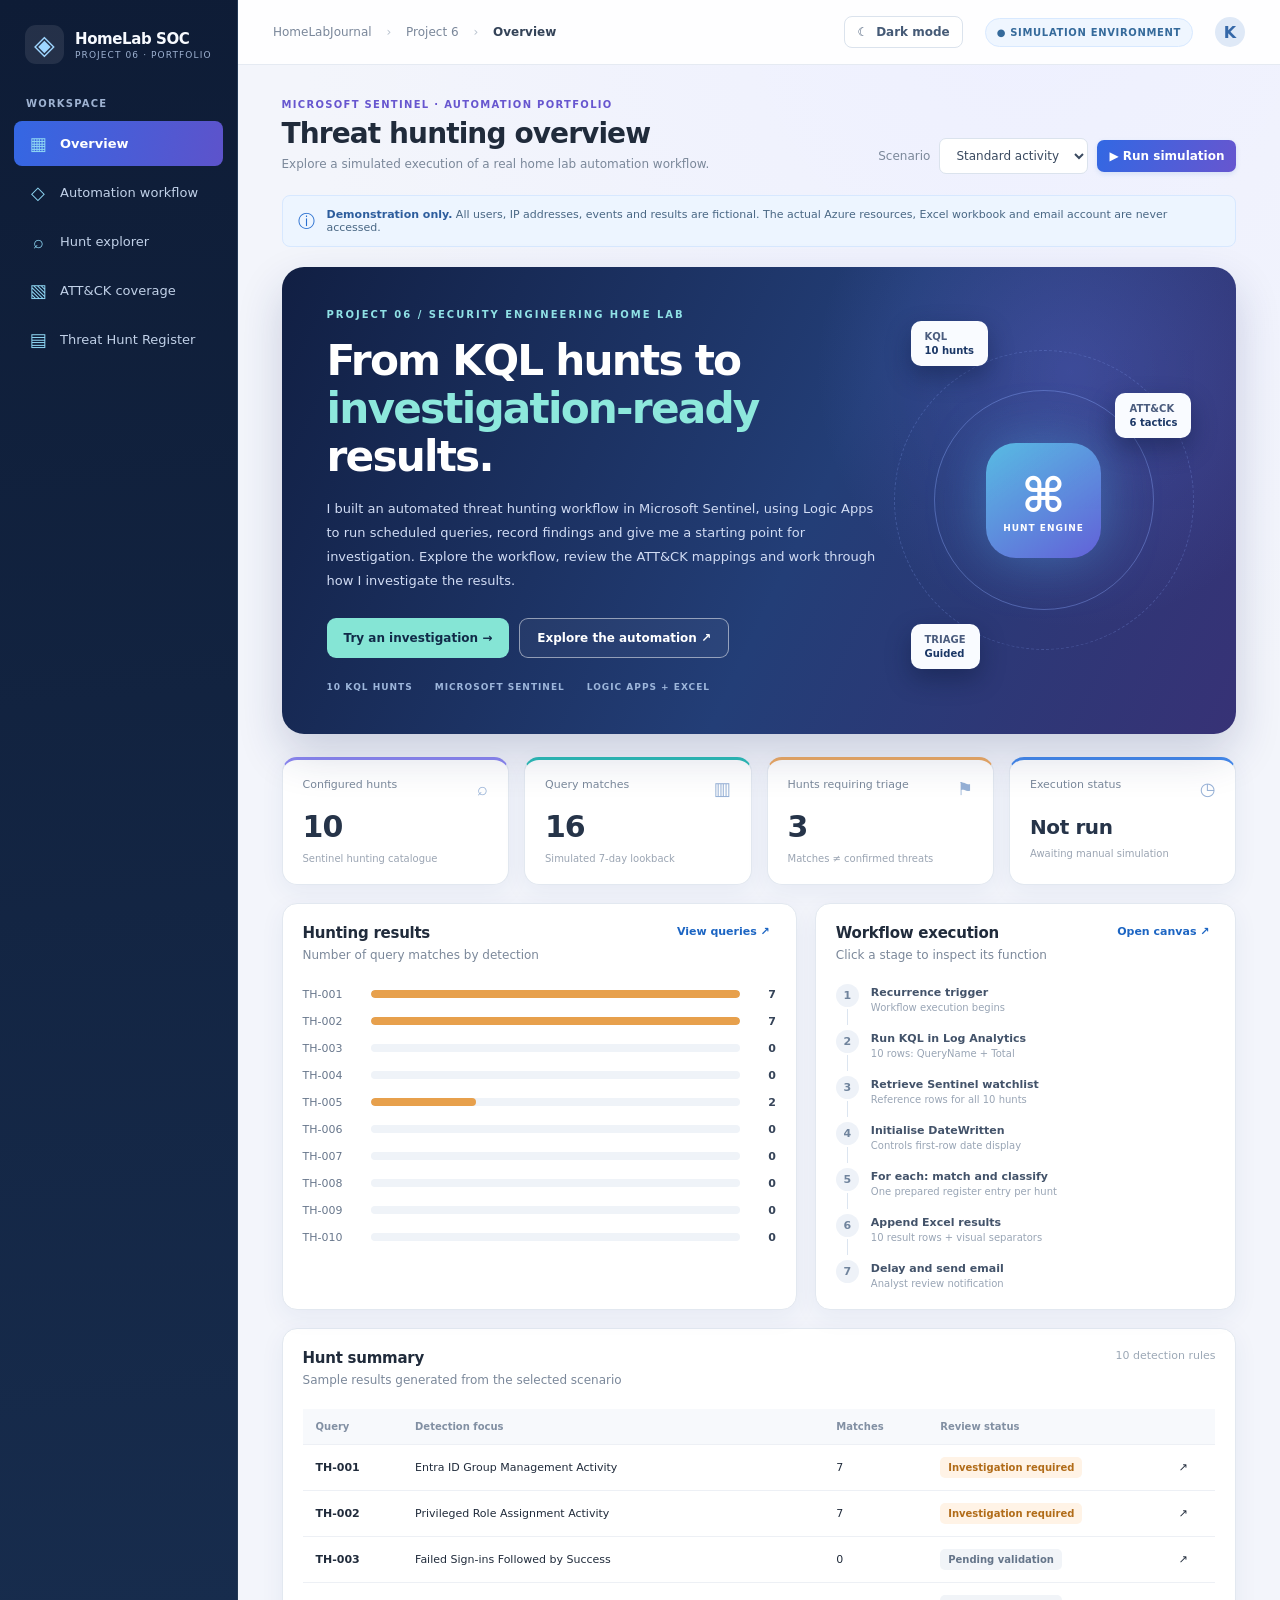
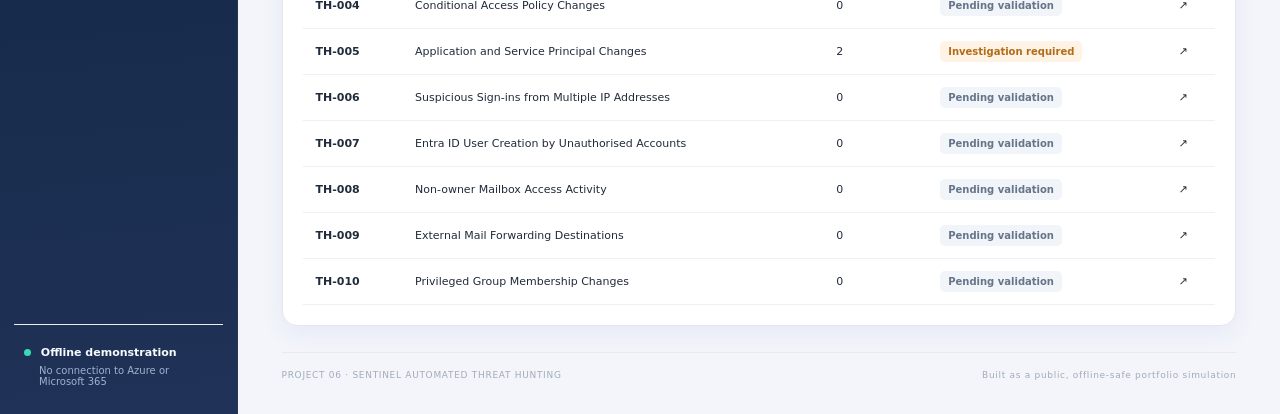
==== index.html @ 65fb983a "Add files via upload" ====
<!DOCTYPE html>
<html lang="en"><head><meta charset="utf-8"/><meta content="width=device-width,initial-scale=1" name="viewport"/><meta content="light dark" name="color-scheme"/><title>Threat Hunting | HomeLab SOC</title><style>:root{font-family:Inter,'Segoe UI',system-ui,-apple-system,sans-serif;color:#202b3b;background:#f5f7fb;font-synthesis:none}*{box-sizing:border-box}body{margin:0}button,select{font:inherit}button{cursor:pointer}.app{min-height:100vh;display:grid;grid-template-columns:238px minmax(0,1fr)}.sidebar{background:#fff;border-right:1px solid #e3e9f1;display:flex;flex-direction:column;padding:23px 14px;min-height:100vh}.brand{display:flex;gap:11px;align-items:center;padding:2px 11px 34px}.brandmark{display:grid;place-items:center;width:39px;height:39px;border-radius:11px;background:#eaf1ff;color:#1763ca;font-size:27px}.brand strong{display:block;font-size:15px;letter-spacing:-.4px}.brand small{display:block;color:#8995a7;font-size:9px;letter-spacing:1.1px;margin-top:2px}.navcaption{font-size:10px;letter-spacing:1.2px;font-weight:700;color:#97a3b3;padding:0 12px 12px}nav{display:grid;gap:4px}.nav{background:none;border:0;border-radius:8px;color:#66758a;display:flex;align-items:center;gap:12px;text-align:left;padding:12px 14px;font-size:13px;font-weight:500}.nav span{font-size:18px;width:20px;text-align:center}.nav:hover{background:#f3f6fb}.nav.active{background:#eaf2ff;color:#135dc4;font-weight:700}.sidebar-foot{margin-top:auto;border-top:1px solid #e9edf3;padding:21px 10px 4px;font-size:11px;font-weight:600;color:#536277}.sidebar-foot small{display:block;color:#9aa5b4;font-size:10px;font-weight:400;margin:6px 0 0 15px}.status-dot{display:inline-block;width:7px;height:7px;border-radius:50%;background:#28a978;margin-right:6px}.workspace{min-width:0}.topbar{height:65px;border-bottom:1px solid #e5eaf2;background:#fff;display:flex;align-items:center;justify-content:space-between;padding:0 35px;gap:15px}.crumb{font-size:12px;color:#7a879a}.crumb span{margin:0 11px;color:#b7c1cd}.crumb b{color:#344358;font-weight:600}.topright{display:flex;align-items:center;gap:22px}.demo-chip{font-size:10px;font-weight:750;color:#356a9b;letter-spacing:.65px;background:#eff6ff;border:1px solid #d8e9ff;padding:8px 11px;border-radius:20px}.avatar{height:30px;width:30px;display:grid;place-items:center;background:#dfe9f7;color:#3568a8;border-radius:50%;font-weight:700}main{padding:34px clamp(22px,3.4vw,55px);max-width:1650px;margin:auto}.page-head{display:flex;align-items:end;justify-content:space-between;gap:20px;margin-bottom:21px}.eyebrow{font-size:10px;letter-spacing:1.3px;color:#3776c5;font-weight:750;margin-bottom:7px}h1{font-size:28px;letter-spacing:-.9px;margin:0 0 5px;font-weight:730}h2{font-size:15px;letter-spacing:-.25px;margin:0 0 4px;font-weight:720}p{margin:0;color:#7b889a;font-size:12px;line-height:1.6}.head-actions,.filters{display:flex;align-items:center;gap:9px;flex-wrap:wrap}.scenario-label{color:#7b889a;font-size:12px}select,.btn{border:1px solid #dbe3ed;background:#fff;color:#3a4a60;border-radius:7px;padding:9px 12px;font-size:12px}.btn{font-weight:650}.btn.primary{background:#2166c6;border-color:#2166c6;color:white;box-shadow:0 2px 5px #2867bd22}.btn.primary:hover{background:#1457b2}.btn:disabled{opacity:.65;cursor:wait}.btn.ghost:hover{background:#f2f6fc}.notice{display:flex;gap:12px;align-items:center;background:#edf5ff;border:1px solid #d7e8ff;color:#496784;border-radius:8px;padding:12px 15px;font-size:11px;margin-bottom:20px}.notice b{color:#2d5d9d}.notice-icon{font-size:17px;color:#2a70d0}.page{display:none}.page.active{display:block}.metrics{display:grid;grid-template-columns:repeat(4,minmax(0,1fr));gap:15px;margin-bottom:18px}.metric,.panel{background:#fff;border:1px solid #e2e8f0;border-radius:10px;box-shadow:0 2px 8px #23395505}.metric{padding:18px 20px}.metric-top{display:flex;justify-content:space-between;gap:8px;color:#7b899b;font-size:11px}.metric-top span{font-size:18px;color:#96b1d6}.metric strong{display:block;font-size:30px;letter-spacing:-1px;margin:10px 0 3px;color:#263449}.metric small{color:#9ba5b3;font-size:10px}.metric .status-big{font-size:20px;letter-spacing:-.4px;margin-top:16px}.metric .status-big.success{color:#198f65}.columns{display:grid;grid-template-columns:1.1fr .9fr;gap:18px}.panel{padding:20px;min-width:0;margin-bottom:18px}.panelhead{display:flex;align-items:start;justify-content:space-between;gap:16px;margin-bottom:19px}.link-btn{border:0;background:none;color:#1c65c3;font-size:11px;font-weight:700;white-space:nowrap}.minor{font-size:11px;color:#9ca8b6}.bars{display:grid;gap:14px;padding:4px 0}.bar{display:grid;grid-template-columns:56px 1fr 24px;align-items:center;gap:12px;font-size:11px;color:#68778c}.track{height:8px;border-radius:9px;background:#eff3f8;overflow:hidden}.fill{height:100%;background:#4a8bdc;border-radius:9px;transition:width .4s}.fill.hot{background:#e7a04c}.bar b{text-align:right;color:#354358}.mini-steps{display:grid;gap:0}.mini-step{display:flex;gap:12px;align-items:start;border:0;background:none;text-align:left;padding:0 0 17px;width:100%;color:#43536a}.mini-step:last-child{padding-bottom:0}.step-mark{display:grid;place-items:center;border-radius:50%;height:23px;min-width:23px;background:#eef2f8;color:#70849d;font-size:11px;font-weight:750;position:relative}.mini-step:not(:last-child) .step-mark:after{content:'';position:absolute;top:25px;height:16px;width:1px;background:#dce5f0}.mini-step.done .step-mark{background:#e4f6ed;color:#198f65}.mini-step.active .step-mark{background:#e4efff;color:#1f66c8}.mini-step strong{display:block;font-size:11px;margin-top:2px}.mini-step small{display:block;font-size:10px;color:#99a5b5;margin-top:3px}.table-scroll{overflow:auto}table{border-collapse:collapse;width:100%;font-size:11px;white-space:nowrap;text-align:left}th{background:#f7f9fc;color:#8290a3;font-size:10px;font-weight:700}th,td{padding:12px 13px;border-bottom:1px solid #edf0f5}tbody tr:hover{background:#f8fbff}.clickrow{cursor:pointer}.tag{display:inline-flex;align-items:center;border-radius:5px;padding:5px 8px;background:#e9f4ee;color:#29865d;font-size:10px;font-weight:650}.tag.warn{background:#fff3e6;color:#b16c19}.tag.muted{background:#f1f4f8;color:#65758a}.workflow-layout{display:grid;grid-template-columns:minmax(0,1.6fr) minmax(270px,.75fr);gap:18px}.canvas{background:#f9fbfe;border:1px solid #e8edf5;border-radius:9px;padding:20px;min-height:530px}.canvas-caption{text-align:center;font-size:9px;letter-spacing:.8px;font-weight:700;color:#9aa8b9;margin-bottom:18px}.canvas-caption span{margin:0 7px;color:#aac4e9}.flow{display:grid;justify-items:center;gap:0;max-width:640px;margin:auto}.node{display:flex;align-items:center;text-align:left;gap:12px;width:min(100%,460px);border:1px solid #dce5f0;background:white;border-radius:9px;padding:12px 15px;box-shadow:0 2px 6px #2b52700a;color:#42536a}.node:hover,.node.selected{border-color:#73a7ea;background:#f5f9ff}.node.complete{border-left:3px solid #25a373}.node.active-run{border-left:3px solid #286dd0;background:#edf5ff}.node-icon{display:grid;place-items:center;background:#edf4ff;color:#2d70c6;border-radius:7px;min-width:34px;height:34px;font-size:16px}.node strong{display:block;font-size:11px}.node small{display:block;color:#93a0b0;font-size:10px;margin-top:2px}.node-state{margin-left:auto;color:#9dacbe;font-size:12px}.node.complete .node-state{color:#2aa373}.connector{height:18px;width:1px;background:#bdd1eb;position:relative}.connector:after{content:'⌄';position:absolute;top:4px;left:-4px;color:#8da9cd;font-size:12px}.inspector{align-self:start}.inspector h3{font-size:17px;margin:0 0 10px}.inspector p{font-size:12px;margin-bottom:18px}.inspector dl{display:grid;gap:12px;margin:0}.inspector dt{color:#94a1b1;font-size:10px;font-weight:700;text-transform:uppercase;letter-spacing:.5px}.inspector dd{font-size:12px;margin:3px 0 0;line-height:1.6;color:#3c4d61}.inspector-note{margin-top:24px;padding:12px;border-radius:7px;background:#f6f9fd;color:#8190a3;font-size:11px;line-height:1.6}.log{background:#f8fafc;border:1px solid #e8edf3;border-radius:7px;padding:14px;font:11px/1.9 Consolas,monospace;color:#62738a;min-height:60px;max-height:230px;overflow:auto}.log .ok{color:#168860}.log .info{color:#286cc5}.explorer-grid{display:grid;grid-template-columns:310px minmax(0,1fr);gap:18px}.hunt-list{display:grid;gap:5px}.hunt-item{display:flex;align-items:center;justify-content:space-between;gap:10px;background:white;border:1px solid transparent;border-radius:7px;padding:10px 12px;text-align:left;color:#42536a}.hunt-item:hover,.hunt-item.active{background:#edf5ff;border-color:#d6e7ff}.hunt-item strong{font-size:11px}.hunt-item small{display:block;color:#9aa6b5;font-size:10px;margin-top:4px}.hunt-item .count{font-size:11px;color:#8b98a9}.explorer-main{min-width:0}.codebar{display:flex;justify-content:space-between;gap:10px;background:#eef2f7;border:1px solid #e3e8f0;border-radius:7px 7px 0 0;padding:9px 13px;color:#697d95;font-size:10px}.codebar span:last-child{color:#9aa7b7}pre{margin:0;background:#182638;color:#c5d8ee;padding:18px;border-radius:0 0 7px 7px;white-space:pre-wrap;word-break:break-word;font:12px/1.8 Consolas,'Courier New',monospace;max-height:350px;overflow:auto}.empty{padding:24px 4px;color:#8b9aab;font-size:12px}.table-footer{padding-top:15px;color:#9aa6b5;font-size:10px}footer{border-top:1px solid #e5eaf1;margin-top:26px;padding-top:17px;display:flex;justify-content:space-between;gap:12px;color:#a0abba;font-size:9px;letter-spacing:.7px}@media(max-width:1200px){.metrics{grid-template-columns:repeat(2,minmax(0,1fr))}.workflow-layout{grid-template-columns:1fr}.inspector{align-self:auto}}@media(max-width:980px){.columns,.explorer-grid{grid-template-columns:1fr}.sidebar{width:210px}.app{grid-template-columns:210px minmax(0,1fr)}}@media(max-width:680px){.app{display:block}.sidebar{min-height:0;width:auto;padding:12px}.brand{padding:0 4px 10px}.sidebar nav{display:flex;overflow:auto}.nav{white-space:nowrap}.navcaption,.sidebar-foot{display:none}.topbar{padding:0 16px;height:50px}.demo-chip{font-size:8px}.avatar{display:none}main{padding:20px 12px}.page-head{align-items:start;flex-direction:column}.metrics{gap:9px}.metric{padding:13px}.panel{padding:13px}.panelhead{flex-wrap:wrap}.canvas{padding:10px;min-height:0}.node{padding:9px}footer{flex-direction:column}}

/* Light / dark theme: understated Fluent-inspired palette */
.theme-toggle{display:inline-flex;align-items:center;justify-content:center;gap:8px;border:1px solid #dbe3ed;background:#fff;color:#455a76;border-radius:8px;padding:8px 12px;font-size:12px;font-weight:600;white-space:nowrap;cursor:pointer}
.theme-toggle:hover{background:#f2f6fc}
html[data-theme="dark"]{color-scheme:dark;color:#e3eaf4;background:#101923}
html[data-theme="dark"] body{background:#101923}
html[data-theme="dark"] .sidebar,html[data-theme="dark"] .topbar,html[data-theme="dark"] .metric,html[data-theme="dark"] .panel{background:#182432;border-color:#2b3b4e;box-shadow:none}
html[data-theme="dark"] .sidebar-foot,html[data-theme="dark"] footer{border-color:#2b3b4e}
html[data-theme="dark"] .brandmark,html[data-theme="dark"] .nav.active,html[data-theme="dark"] .node-icon{background:#233c5b;color:#a8cbff}
html[data-theme="dark"] .nav{color:#acbbcd}
html[data-theme="dark"] .nav:hover,html[data-theme="dark"] .btn.ghost:hover{background:#223449}
html[data-theme="dark"] .nav.active{color:#c1dcff}
html[data-theme="dark"] .crumb,html[data-theme="dark"] .scenario-label,html[data-theme="dark"] p,html[data-theme="dark"] .metric-top,html[data-theme="dark"] .bar,html[data-theme="dark"] .minor,html[data-theme="dark"] .node small,html[data-theme="dark"] .mini-step small,html[data-theme="dark"] .hunt-item small{color:#a5b5c9}
html[data-theme="dark"] .crumb b,html[data-theme="dark"] .metric strong,html[data-theme="dark"] .bar b,html[data-theme="dark"] .inspector dd{color:#e3eaf4}
html[data-theme="dark"] .demo-chip,html[data-theme="dark"] .notice{background:#1b3148;border-color:#315273;color:#b6d6fa}
html[data-theme="dark"] .notice b{color:#d4e8ff}
html[data-theme="dark"] select,html[data-theme="dark"] .btn:not(.primary),html[data-theme="dark"] .theme-toggle{background:#202e40;border-color:#38506a;color:#e2ebf7}
html[data-theme="dark"] .theme-toggle:hover{background:#2b4058}
html[data-theme="dark"] .avatar{background:#2b4566;color:#d1e6ff}
html[data-theme="dark"] .canvas,html[data-theme="dark"] .log,html[data-theme="dark"] .inspector-note{background:#141f2d;border-color:#2c4057;color:#b5c6da}
html[data-theme="dark"] .node,html[data-theme="dark"] .hunt-item{background:#202e40;border-color:#35475c;color:#e3eaf4}
html[data-theme="dark"] .node:hover,html[data-theme="dark"] .node.selected,html[data-theme="dark"] .hunt-item:hover,html[data-theme="dark"] .hunt-item.active,html[data-theme="dark"] .node.active-run{background:#263e59;border-color:#4e83bf}
html[data-theme="dark"] .step-mark,html[data-theme="dark"] .tag.muted,html[data-theme="dark"] .codebar{background:#283a50;color:#c1d3e8;border-color:#364d67}
html[data-theme="dark"] .tag{background:#1c3b33;color:#9de2bd}
html[data-theme="dark"] .tag.warn{background:#493724;color:#ffd096}
html[data-theme="dark"] .track{background:#2c4058}
html[data-theme="dark"] th{background:#233348;color:#c0d0e3}
html[data-theme="dark"] th,html[data-theme="dark"] td{border-color:#304256}
html[data-theme="dark"] tbody tr:hover{background:#22364b}
html[data-theme="dark"] .inspector dt,html[data-theme="dark"] .table-footer{color:#9badc3}
html[data-theme="dark"] .codebar{border-color:#354b64}
html[data-theme="dark"] pre{background:#0e1825}
@media(max-width:680px){.topright{gap:6px}.theme-toggle{padding:6px 9px}.theme-toggle span{display:none}}

/* MITRE coverage view */
.coverage-layout{display:grid;grid-template-columns:minmax(0,1.65fr) minmax(285px,1fr);gap:16px;margin-bottom:16px}
.coverage-metrics{margin-bottom:16px}.coverage-matrix{padding:6px 18px 18px}.cov-legend{display:flex;gap:16px;flex-wrap:wrap;padding:12px 18px;font-size:12px;color:var(--muted,#64748b)}.cov-legend span{display:flex;align-items:center;gap:6px}.cov-dot{height:10px;width:10px;border-radius:3px;background:#a8b8cf}.cov-dot.reviewed{background:#287cbb}.cov-dot.candidate{background:#b1bfd1}.cov-dot.empty{background:transparent;border:1px solid #a8b8cf}.cov-tactic{padding:14px 0;border-top:1px solid var(--line,#e4e9f0)}.cov-tactic-head{display:flex;align-items:center;justify-content:space-between;gap:8px;margin-bottom:10px}.cov-tactic-head strong{font-size:13px}.cov-tactic-head small,.cov-none{color:var(--muted,#64748b);font-size:12px}.cov-chips{display:flex;gap:8px;flex-wrap:wrap}.cov-chip{font:inherit;cursor:pointer;text-align:left;display:flex;flex-direction:column;gap:3px;border-radius:8px;padding:10px;min-width:132px;max-width:180px;flex:1;border:1px solid #bdcce0;background:#f2f6fc;color:#244563}.cov-chip.reviewed{background:#e6f2ff;border-color:#9fc8f1}.cov-chip.selected{outline:2px solid #347cbd;outline-offset:1px}.cov-chip b{font-size:12px}.cov-chip span{font-size:11px;line-height:1.3}.cov-chip small{font-size:10px;opacity:.8}.cov-detail{padding:20px}.cov-detail h3{font-size:22px;margin:8px 0}.cov-detail p{font-size:13px;line-height:1.5}.cov-detail a{color:#287cbb}.cov-detail-stat{font-weight:600;font-size:13px;margin:18px 0 12px}.cov-hunt{display:flex;flex-direction:column;text-align:left;gap:6px;width:100%;font:inherit;padding:12px;border-radius:8px;border:1px solid var(--line,#e4e9f0);background:transparent;color:inherit;margin-bottom:8px;cursor:pointer}.cov-hunt:hover{border-color:#5792c4}.cov-hunt span{font-size:12px;line-height:1.4}.cov-hunt small{font-size:11px;color:var(--muted,#64748b);line-height:1.4}.cov-inspector{align-self:start}html[data-theme="dark"] .cov-chip{background:#263449;color:#d9e7f8;border-color:#475c75}html[data-theme="dark"] .cov-chip.reviewed{background:#1c425c;border-color:#4685b7}html[data-theme="dark"] .cov-chip.selected{outline-color:#75b7ee}html[data-theme="dark"] .cov-detail a{color:#8bc7ff}@media(max-width:950px){.coverage-layout{grid-template-columns:1fr}}@media(max-width:600px){.cov-chip{min-width:110px}}

/* V5 investigation experience */
.journey-panel{margin-bottom:18px}.journey-intro{display:flex;align-items:center;justify-content:space-between;gap:18px;background:var(--soft,#f2f6fc);border:1px solid var(--line,#dce5f0);padding:18px;border-radius:12px;margin:16px 0}.journey-intro p{font-size:13px;margin:6px 0 0}.journey-app{min-height:130px}.journey-empty{padding:28px;text-align:center;border:1px dashed #a6b7cd;border-radius:10px;color:var(--muted,#687b91)}.journey-progress{display:flex;gap:5px;margin:18px 0}.journey-progress span{height:6px;flex:1;background:#dce5f0;border-radius:8px}.journey-progress span.passed{background:#3277c8}.journey-progress span.current{background:#74a7e7}.journey-stage{padding:18px;border:1px solid var(--line,#dce5f0);border-radius:12px}.journey-kicker{font-size:11px;text-transform:uppercase;letter-spacing:.08em;color:#3c7fca;font-weight:800}.journey-stage h3{margin:7px 0 8px;font-size:20px}.journey-stage p{line-height:1.65}.journey-hint{background:#eaf3ff;color:#194a7d;border-left:3px solid #3277c8;padding:12px 14px;margin:15px 0;border-radius:6px;font-size:13px}.journey-actions{display:flex;flex-wrap:wrap;gap:9px;margin-top:16px}.journey-actions button{cursor:pointer;border:1px solid #b9cde6;border-radius:8px;background:#fff;color:#1c497a;padding:10px 14px;font-weight:650}.journey-actions button.primary{background:#246bc1;color:white;border-color:#246bc1}.journey-actions button:disabled{opacity:.45;cursor:not-allowed}.journey-actions button:hover:not(:disabled){filter:brightness(.95)}.journey-table{width:100%;border-collapse:collapse;font-size:12px;margin-top:12px}.journey-table th,.journey-table td{padding:10px;border-bottom:1px solid #dce5f0;text-align:left}.journey-table th{background:#f2f6fc;color:#294b70}.journey-table button{background:#eaf3ff;border:1px solid #a9c8f2;color:#195a9d;border-radius:5px;padding:6px 9px;cursor:pointer}.journey-detail{background:#f5f8fc;border:1px solid #d5e0ed;border-radius:9px;padding:14px;margin-top:12px}.journey-detail dl{display:grid;grid-template-columns:130px 1fr;gap:7px;font-size:13px}.journey-detail dt{color:#536c87}.journey-detail dd{margin:0;overflow-wrap:anywhere}.journey-code{white-space:pre-wrap;overflow-wrap:anywhere;background:#17283d;color:#e5f2ff;padding:16px;border-radius:8px;font-size:12px;line-height:1.65}.journey-result{border-left:4px solid #3277c8;padding:14px;background:#f0f6ff;margin-top:12px}.journey-result.success{border-left-color:#24815a;background:#edf8f2}.journey-choice{display:grid;gap:8px;margin-top:12px}.journey-choice button{text-align:left;background:#fff;color:#263f5b;border:1px solid #b7c9df;padding:13px;border-radius:9px;cursor:pointer}.journey-choice button:hover{border-color:#3277c8;background:#edf5ff}.journey-tiny{font-size:12px;color:#657c96}.donut{position:relative;min-width:215px;min-height:215px;isolation:isolate}.donut-center{position:absolute;inset:35px;background:#fff;border-radius:50%;display:flex;flex-direction:column;align-items:center;justify-content:center;text-align:center;padding:18px;z-index:2}.donut-center strong{font-size:40px;line-height:1.15;color:#193a60}.donut-center small{font-size:11px;line-height:1.4;color:#415d7c;max-width:125px}.tactic-legend button{border:1px solid #cddbec!important;border-radius:9px!important}.tactic-legend button:first-child{border-color:#2c73c9!important}.journey-panel .eyebrow{color:#3476bf}
html[data-theme="dark"] .journey-intro,html[data-theme="dark"] .journey-detail{background:#1b2a3e;color:#dce8f7;border-color:#39516c}html[data-theme="dark"] .journey-stage{border-color:#39516c}html[data-theme="dark"] .journey-hint,html[data-theme="dark"] .journey-result{background:#203c5b;color:#e2edfb}html[data-theme="dark"] .journey-result.success{background:#193d33}html[data-theme="dark"] .journey-table th{background:#1c3149;color:#e2edfb}html[data-theme="dark"] .journey-table td{border-color:#39516c}html[data-theme="dark"] .journey-actions button:not(.primary),html[data-theme="dark"] .journey-choice button{background:#1d3149;color:#e2edfb;border-color:#4c6a8a}html[data-theme="dark"] .donut-center{background:#17263a}html[data-theme="dark"] .donut-center strong{color:#e9f3ff}html[data-theme="dark"] .donut-center small{color:#bfd1e8}
@media(max-width:720px){.journey-intro{flex-direction:column;align-items:stretch}.journey-detail dl{grid-template-columns:1fr}.journey-table{font-size:10px}.journey-table th,.journey-table td{padding:5px}}

/* V6 visual refresh */
:root{--accent:#3267df}body{background:radial-gradient(circle at 80% 0%,#eef0ff 0,transparent 32%),#f3f5fb}.sidebar{background:linear-gradient(175deg,#0e1c36,#172c4d 80%,#203257);border-color:#243955}.brand strong,.sidebar-foot{color:#f7faff}.brand small,.sidebar-foot small,.navcaption{color:#9eb2d1}.nav{color:#c1d1e8}.nav:hover{background:#ffffff15}.nav.active{background:linear-gradient(100deg,#3467e3,#5d53cb);color:white}.brandmark{background:#ffffff17;color:#9fd6ff}.status-dot{background:#38d9b3}.topbar{background:#ffffffed}.panel,.metric{border-radius:15px;box-shadow:0 7px 25px #193c7910}.metric{border-top:3px solid #8c87f1}.metric:nth-child(2){border-top-color:#2cbdb7}.metric:nth-child(3){border-top-color:#edaa63}.metric:nth-child(4){border-top-color:#4489ec}.btn.primary{background:linear-gradient(110deg,#3268e3,#6756cf);border:0}.eyebrow{color:#6756cf}.portfolio-hero{position:relative;isolation:isolate;overflow:hidden;min-height:335px;border-radius:22px;background:linear-gradient(115deg,#111f43,#233e77 55%,#373276);display:grid;grid-template-columns:minmax(0,1.3fr) minmax(270px,.7fr);gap:20px;margin-bottom:23px;padding:42px 45px;color:white;box-shadow:0 20px 45px #192b6330}.hero-glow{position:absolute;z-index:-1;right:-100px;top:-160px;width:530px;height:530px;border-radius:50%;background:radial-gradient(circle,#6570df55,transparent 68%)}.hero-label{font-size:10px;letter-spacing:2px;color:#8fe1e5;font-weight:800}.portfolio-hero h2{font-size:clamp(28px,3.3vw,47px);line-height:1.13;letter-spacing:-1.8px;margin:17px 0}.portfolio-hero em{font-style:normal;color:#8de8dc}.portfolio-hero p{max-width:630px;color:#d1dcf4;font-size:13px;line-height:1.85}.hero-actions{display:flex;gap:10px;flex-wrap:wrap;margin:24px 0}.hero-btn,.hero-outline{border-radius:9px;padding:12px 17px;font-size:12px;font-weight:750}.hero-btn{border:0;background:#85e5d5;color:#112a48}.hero-outline{border:1px solid #ffffff80;background:#ffffff0b;color:white}.hero-foot{display:flex;gap:22px;flex-wrap:wrap;color:#9db6db;font-size:9px;font-weight:750;letter-spacing:1px}.hero-visual{position:relative;min-height:240px;display:grid;place-items:center}.hero-orbit{position:absolute;width:220px;height:220px;border:1px solid #8ea9ff60;border-radius:50%}.orbit-two{width:300px;height:300px;border-style:dashed;opacity:.65}.hero-center{height:115px;width:115px;border-radius:30px;background:linear-gradient(145deg,#59bce3,#6261d8);box-shadow:0 0 55px #56bdf85e;display:flex;flex-direction:column;justify-content:center;align-items:center;font-size:48px;font-weight:700}.hero-center small{font-size:9px;letter-spacing:1px}.hero-node{position:absolute;padding:10px 14px;border-radius:10px;background:#f9fbff;color:#4b5c7e;box-shadow:0 10px 25px #0a163766;font-size:10px;font-weight:700}.hero-node b{display:block;color:#1b3766;margin-top:3px}.node-a{top:3%;left:5%}.node-b{right:0;top:22%}.node-c{left:5%;bottom:6%}#tacticDonut{width:290px!important;height:290px!important;min-width:290px!important;min-height:290px!important;border-radius:50%;position:relative}#tacticDonut:after{content:'';position:absolute;inset:40px;border-radius:50%;background:#fff}#tacticDonut>*,#tacticDonut .donut-center{position:relative;z-index:1}#tacticDonut .donut-center{background:#fff!important;border-radius:50%;padding:15px!important;min-width:150px;min-height:130px;display:flex;flex-direction:column;justify-content:center;align-items:center}#tacticDonut .donut-center strong{font-size:36px!important}#tacticDonut .donut-center small{font-size:11px!important;line-height:1.5;text-align:center;max-width:145px}#coverage .panel{border-top:3px solid #7069db}.journey-stage{border-radius:15px!important}.journey-hint{border-left:4px solid #50a6df!important}.journey-result{border-radius:10px}.nav span{color:#8ed6f3} @media(max-width:900px){.portfolio-hero{grid-template-columns:1fr}.hero-visual{display:none}}@media(max-width:680px){.portfolio-hero{padding:28px 23px}#tacticDonut{width:235px!important;height:235px!important;min-width:235px!important;min-height:235px!important}#tacticDonut:after{inset:34px}}
html[data-theme="dark"] .sidebar{background:linear-gradient(175deg,#0b1528,#1b2750)}html[data-theme="dark"] .portfolio-hero{background:linear-gradient(115deg,#0e1935,#293e76 55%,#443477)}html[data-theme="dark"] #tacticDonut:after,html[data-theme="dark"] #tacticDonut .donut-center{background:#1b2637!important}
.sample-event-row{cursor:pointer}.sample-event-row:hover td{background:#eaf3ff}html[data-theme="dark"] .sample-event-row:hover td{background:#253e5b}.sample-event-row:focus-visible{outline:2px solid #367de0;outline-offset:-2px}.journey-detail dd{line-height:1.5}
</style><style>
.enrich-grid{display:grid;grid-template-columns:minmax(320px,390px) minmax(0,1fr);gap:36px;align-items:center}.donut{width:min(100%,330px);aspect-ratio:1;height:auto;border-radius:50%;display:grid;place-items:center;margin:auto;position:relative;background:conic-gradient(#2c73c9 0 50%,#e2e8f0 50% 100%)}.donut:before{content:'';position:absolute;inset:52px;border-radius:50%;background:var(--card-bg,#fff)}.donut-center{position:relative;text-align:center}.donut-center strong{display:block;font-size:56px;line-height:1.1}.donut-center small{display:block;font-size:13px;color:#8090a0;max-width:160px;line-height:1.4;margin:6px auto 0}.tactic-legend{display:grid;gap:9px}.tactic-legend button{border:1px solid #e1e7ee;border-radius:8px;background:transparent;text-align:left;padding:10px;color:inherit}.tactic-legend button:hover{border-color:#4a8bdc}.tactic-legend b{float:right}.guide-step{padding:14px;border:1px solid #e1e8f1;border-radius:9px;margin:10px 0}.guide-step strong{display:block;margin-bottom:6px;font-size:13px}.guide-step p{font-size:12px}.guide-actions{display:flex;gap:8px;flex-wrap:wrap;margin:12px 0}.guide-actions button{border:1px solid #b9cfe9;background:#edf5ff;color:#205ca3;padding:8px 12px;border-radius:6px;font-size:11px}.guide-code{white-space:pre-wrap;max-height:270px;overflow:auto}.guide-note{font-size:11px;padding:12px;background:#edf5ff;border-radius:8px;color:#486785;margin:12px 0}.guide-table{width:100%;overflow:auto}.guide-meta{display:grid;grid-template-columns:repeat(2,1fr);gap:9px}.guide-meta div{background:#f4f7fb;border-radius:8px;padding:12px;font-size:11px}.guide-meta b{display:block;margin-bottom:5px}.full-link{display:inline-block;margin-top:10px;color:#2369c3;font-size:12px}.pill{font-size:10px;border:1px solid #dbe4ef;border-radius:15px;padding:5px 9px}@media(max-width:850px){.enrich-grid{grid-template-columns:1fr;gap:22px}.donut{width:min(100%,300px)}}
html[data-theme=dark] .donut:before{background:#202b3a}html[data-theme=dark] .guide-meta div,html[data-theme=dark] .guide-note{background:#24354b;color:#cad8e8}html[data-theme=dark] .tactic-legend button,html[data-theme=dark] .guide-step{border-color:#405069;color:#d8e3f2}html[data-theme=dark] .guide-actions button{background:#233b5a;color:#d8eaff}
</style></head><body>
<div class="app"><aside class="sidebar"><div class="brand"><span class="brandmark">◈</span><div><strong>HomeLab SOC</strong><small>PROJECT 06 · PORTFOLIO</small></div></div><div class="navcaption">WORKSPACE</div><nav><button class="nav active" data-page="overview"><span>▦</span> Overview</button><button class="nav" data-page="workflow"><span>◇</span> Automation workflow</button><button class="nav" data-page="explorer"><span>⌕</span> Hunt explorer</button><button class="nav" data-page="coverage"><span>▧</span> ATT&amp;CK coverage</button><button class="nav" data-page="register"><span>▤</span> Threat Hunt Register</button></nav><div class="sidebar-foot"><span class="status-dot"></span> Offline demonstration<small>No connection to Azure or Microsoft 365</small></div></aside>
<div class="workspace"><header class="topbar"><div class="crumb">HomeLabJournal <span>›</span> Project 6 <span>›</span> <b id="crumbPage">Overview</b></div><div class="topright"><button aria-label="Switch to dark mode" class="theme-toggle" id="themeToggle" title="Switch theme" type="button">☾ <span>Dark mode</span></button><span class="demo-chip">● SIMULATION ENVIRONMENT</span><div class="avatar">K</div></div></header><main><div class="page-head"><div><div class="eyebrow">MICROSOFT SENTINEL · AUTOMATION PORTFOLIO</div><h1 id="pageTitle">Threat hunting overview</h1><p id="pageSub">Explore a simulated execution of a real home lab automation workflow.</p></div><div class="head-actions"><label class="scenario-label" for="scenario">Scenario</label><select id="scenario"><option value="baseline">Standard activity</option><option value="zero">Zero matches</option><option value="elevated">Elevated activity</option></select><button class="btn primary" id="run">▶ Run simulation</button></div></div>
<div class="notice"><span class="notice-icon">ⓘ</span><span><b>Demonstration only.</b> All users, IP addresses, events and results are fictional. The actual Azure resources, Excel workbook and email account are never accessed.</span></div>
<section class="page active" id="overview"><div class="portfolio-hero"><div class="hero-glow"></div><div class="hero-copy"><div class="hero-label">PROJECT 06 / SECURITY ENGINEERING HOME LAB</div><h2>From KQL hunts to<br><em>investigation-ready</em> results.</h2><p>I built an automated threat hunting workflow in Microsoft Sentinel, using Logic Apps to run scheduled queries, record findings and give me a starting point for investigation. Explore the workflow, review the ATT&CK mappings and work through how I investigate the results.</p><div class="hero-actions"><button class="hero-btn" data-hero-page="explorer">Try an investigation →</button><button class="hero-outline" data-hero-page="workflow">Explore the automation ↗</button></div><div class="hero-foot"><span>10 KQL HUNTS</span><span>MICROSOFT SENTINEL</span><span>LOGIC APPS + EXCEL</span></div></div><div class="hero-visual"><div class="hero-orbit orbit-one"></div><div class="hero-orbit orbit-two"></div><div class="hero-center">⌘<small>HUNT ENGINE</small></div><div class="hero-node node-a">KQL <b>10 hunts</b></div><div class="hero-node node-b">ATT&CK <b>6 tactics</b></div><div class="hero-node node-c">TRIAGE <b>Guided</b></div></div></div><div class="metrics"><div class="metric"><div class="metric-top">Configured hunts <span>⌕</span></div><strong>10</strong><small>Sentinel hunting catalogue</small></div><div class="metric"><div class="metric-top">Query matches <span>▥</span></div><strong id="matches">16</strong><small>Simulated 7-day lookback</small></div><div class="metric"><div class="metric-top">Hunts requiring triage <span>⚑</span></div><strong id="flagged">3</strong><small>Matches ≠ confirmed threats</small></div><div class="metric"><div class="metric-top">Execution status <span>◷</span></div><strong class="status-big" id="executionStatus">Not run</strong><small id="executionTime">Awaiting manual simulation</small></div></div>
<div class="columns"><article class="panel"><div class="panelhead"><div><h2>Hunting results</h2><p>Number of query matches by detection</p></div><button class="link-btn" data-page="explorer">View queries ↗</button></div><div class="bars" id="bars"></div></article><article class="panel"><div class="panelhead"><div><h2>Workflow execution</h2><p>Click a stage to inspect its function</p></div><button class="link-btn" data-page="workflow">Open canvas ↗</button></div><div class="mini-steps" id="miniSteps"></div></article></div>
<article class="panel"><div class="panelhead"><div><h2>Hunt summary</h2><p>Sample results generated from the selected scenario</p></div><span class="minor">10 detection rules</span></div><div class="table-scroll" id="summary"></div></article></section>
<section class="page" id="workflow"><div class="workflow-layout"><article class="panel"><div class="panelhead"><div><h2>Logic App execution map</h2><p>Representative of <code>la-automated-threat-hunting-lab</code></p></div><span class="minor">Select a node</span></div><div class="canvas"><div class="canvas-caption">RECURRENCE / MANUAL RUN <span>→</span> AGGREGATION <span>→</span> ENRICHMENT <span>→</span> REPORTING</div><div class="flow" id="flow"></div></div></article><article class="panel inspector"><div class="panelhead"><div><h2>Step inspector</h2><p>How each stage works</p></div></div><div id="inspector"></div><div class="inspector-note">The animation runs in your browser. It does not call Azure APIs, execute KQL or send notifications.</div></article></div><article class="panel"><div class="panelhead"><div><h2>Execution log</h2><p>Illustrative workflow events</p></div><span class="tag" id="logStatus">Ready</span></div><div class="log" id="log"><div>Ready to run a simulation.</div></div></article></section>
<section class="page" id="explorer"><article class="panel journey-panel"><div class="panelhead"><div><div class="eyebrow">MY INVESTIGATION METHOD · INTERACTIVE WALKTHROUGH</div><h2>From a hunt match to an evidence-based decision</h2><p>When a hunt returns matches, I open the underlying logs to see what's actually happened. I work backwards from the scheduled KQL, examine the underlying activity, cross-check the evidence and record my decision.</p></div><span class="pill">Guided simulation · fictional evidence</span></div><div class="journey-intro"><div><strong id="journeyHuntTitle">TH-001 · Group Management</strong><p id="journeyHuntContext">Select a hunt below, then start a guided investigation.</p></div><button class="btn" id="journeyStart">▶ Start investigation</button></div><div class="journey-app" id="journeyApp"><div class="journey-empty">Choose a hunt and select <b>Start investigation</b>. I'll walk you through the evidence and the decisions I'd make in Sentinel.</div></div><div class="guide-note">This is an interactive demonstration, not a live Sentinel session. The records, identities and IP addresses are fictional. Only the TH-001 investigation pattern is based on the KQL and screenshots I've shared; other hunt walkthroughs are illustrative until their exact KQL is reviewed.</div></article><div class="explorer-grid"><article class="panel"><div class="panelhead"><div><h2>Hunting catalogue</h2><p>TH-001 through TH-010</p></div></div><div class="hunt-list" id="huntList"></div></article><div class="explorer-main"><article class="panel"><div class="panelhead"><div><div class="eyebrow" id="huntId">TH-001</div><h2 id="huntName">Entra ID Group Management Activity</h2><p id="huntDescription"></p></div><button class="btn ghost" id="copyKql">Copy KQL</button></div><div class="codebar"><span>⌘   KQL preview</span><span>Illustrative, not the exact original query</span></div><pre id="query"></pre></article><article class="panel"><div class="panelhead"><div><h2>Matching events</h2><p>Fictional investigation data · reserved example IP addresses</p></div><span class="tag" id="eventCount">0 matches</span></div><div class="table-scroll" id="events"></div></article></div></div></section>
<section class="page" id="coverage"><article class="panel"><div class="panelhead"><div><h2>My ATT&amp;CK mapping overview</h2><p>A simple breakdown of mapped and unmapped tactics. This does not measure detection effectiveness.</p></div><span class="pill">Catalogue snapshot · not live</span></div><div class="enrich-grid" style="grid-template-columns:1fr"><div><div class="tactic-legend" id="tacticLegend"></div><a class="full-link" href="https://attack.mitre.org/matrices/enterprise/" rel="noopener noreferrer" target="_blank">Explore the complete Enterprise ATT&amp;CK matrix ↗</a><p style="margin-top:9px">Select any technique in the matrix below to inspect related hunts and open its official ATT&amp;CK description. Unmapped tactics are not automatically security gaps.</p></div></div></article><div class="metrics coverage-metrics"><div class="metric"><div class="metric-top">Mapped hunts <span>▦</span></div><strong id="covHunts">10</strong><small>Initial catalogue snapshot</small></div><div class="metric"><div class="metric-top">Unique mapped techniques <span>◇</span></div><strong id="covTechniques">—</strong><small>Including parent techniques</small></div><div class="metric"><div class="metric-top">Mappings reviewed <span>✓</span></div><strong id="covReviewed">2</strong><small>Not detection validation</small></div><div class="metric"><div class="metric-top">Validated hunts <span>◷</span></div><strong id="covValidated">0</strong><small>Tests not yet recorded</small></div></div><div class="coverage-layout"><article class="panel"><div class="panelhead"><div><h2>ATT&amp;CK coverage map</h2><p>Proposed and reviewed technique mappings — not confirmed adversary coverage</p></div><select aria-label="Filter by mapping status" id="covFilter"><option value="all">All mappings</option><option value="Reviewed">Mapping reviewed</option><option value="Candidate">Proposed mapping</option></select></div><div class="cov-legend"><span><i class="cov-dot reviewed"></i> Mapping reviewed</span><span><i class="cov-dot candidate"></i> Proposed mapping</span><span><i class="cov-dot empty"></i> Not mapped in this catalogue</span></div><div class="coverage-matrix" id="coverageMatrix"></div><div class="table-footer">ATT&amp;CK is much larger than this selected view. An unmapped technique is not automatically a detection gap; telemetry, applicability and existing controls must be assessed.</div></article><article class="panel cov-inspector"><div class="panelhead"><div><h2>Technique inspector</h2><p>Select a mapped technique</p></div></div><div class="cov-detail" id="coverageDetail"></div></article></div><article class="panel"><div class="panelhead"><div><h2>Detection development backlog</h2><p>Illustrative ideas to investigate, not verified gaps</p></div><span class="minor">Future hunts</span></div><div class="table-scroll"><table><thead><tr><th>Area</th><th>Candidate hunt</th><th>Data requirement</th><th>Status</th></tr></thead><tbody><tr><td>Credential Access</td><td>Password spray patterns across accounts</td><td>Entra SigninLogs</td><td><span class="tag muted">Assess existing TH-003</span></td></tr><tr><td>Persistence</td><td>Application credential additions by unexpected principals</td><td>Entra AuditLogs</td><td><span class="tag muted">Assess existing TH-005</span></td></tr><tr><td>Defense Evasion</td><td>Security monitoring configuration changes</td><td>Relevant audit telemetry</td><td><span class="tag muted">Telemetry review</span></td></tr><tr><td>Lateral Movement</td><td>Unusual remote access behaviour</td><td>Endpoint or network logs</td><td><span class="tag muted">Telemetry review</span></td></tr></tbody></table></div></article><div class="notice"><span class="notice-icon">ⓘ</span><span><b>Privacy by design:</b> This page contains catalogue metadata only. All ten queries remain Private, and no original KQL or tenant data is fetched. Future updates require a separately configured approved publishing pipeline.</span></div></section><section class="page" id="register"><article class="panel"><div class="panelhead"><div><h2>Weekly Hunt Data Log</h2><p>Read-only representation of your Excel Threat Hunt Register</p></div><div class="filters"><select id="registerFilter"><option value="all">All hunts</option><option value="matches">Matches only</option><option value="zero">Zero-match hunts</option></select><button class="btn ghost" id="csv">↓ Download sample CSV</button></div></div><div class="table-scroll" id="registerTable"></div><div class="table-footer">Automated notes are not evidence of analyst validation. Positive matches require manual triage.</div></article></section>
<footer>PROJECT 06 · SENTINEL AUTOMATED THREAT HUNTING <span>Built as a public, offline-safe portfolio simulation</span></footer></main></div></div><script>/* Offline portfolio simulation. No network calls, tokens, credentials or real tenant data. */
const hunts=[
{id:'TH-001',name:'Entra ID Group Management Activity',table:'AuditLogs',term:'group',detail:'Group creation and membership changes',notes:'No matching group management activity identified under configured criteria.'},
{id:'TH-002',name:'Privileged Role Assignment Activity',table:'AuditLogs',term:'role',detail:'Changes to privileged role assignments',notes:'No matching privileged role assignments identified under configured criteria.'},
{id:'TH-003',name:'Failed Sign-ins Followed by Success',table:'SigninLogs',term:'ResultType',detail:'Authentication patterns that warrant investigation',notes:'No matching authentication sequences identified under configured criteria.'},
{id:'TH-004',name:'Conditional Access Policy Changes',table:'AuditLogs',term:'conditional access',detail:'Changes to Conditional Access policies',notes:'No matching Conditional Access policy changes identified under configured criteria.'},
{id:'TH-005',name:'Application and Service Principal Changes',table:'AuditLogs',term:'application',detail:'Changes to application and service principal configuration',notes:'No matching application changes identified under configured criteria.'},
{id:'TH-006',name:'Suspicious Sign-ins from Multiple IP Addresses',table:'SigninLogs',term:'IPAddress',detail:'Multiple-source sign-in activity',notes:'No matching multi-IP sign-in patterns identified under configured criteria.'},
{id:'TH-007',name:'Entra ID User Creation by Unauthorised Accounts',table:'AuditLogs',term:'user',detail:'User creation outside approved initiator criteria',notes:'No matching unauthorised user creation identified under configured criteria.'},
{id:'TH-008',name:'Non-owner Mailbox Access Activity',table:'OfficeActivity',term:'MailItemsAccessed',detail:'Mailbox access matching configured non-owner criteria',notes:'No matching non-owner mailbox access identified in available telemetry.'},
{id:'TH-009',name:'External Mail Forwarding Destinations',table:'OfficeActivity',term:'forward',detail:'External mail forwarding configuration',notes:'No matching external forwarding changes identified under configured criteria.'},
{id:'TH-010',name:'Privileged Group Membership Changes',table:'AuditLogs',term:'member',detail:'Membership changes in sensitive groups',notes:'No matching privileged group changes identified under configured criteria.'}
];
const scenarios={baseline:[7,7,0,0,2,0,0,0,0,0],zero:[0,0,0,0,0,0,0,0,0,0],elevated:[9,11,5,0,8,6,0,3,0,0]};
const steps=[
 {name:'Recurrence trigger',desc:'Starts the Logic App on a schedule or via a manual run.',input:'Configured recurrence or manual run request',output:'Workflow execution begins',icon:'◷'},
 {name:'Run KQL in Log Analytics',desc:'Runs a master KQL query that returns a query name and aggregated match count for each of the 10 hunts.',input:'7-day Log Analytics lookback',output:'10 rows: QueryName + Total',icon:'⌕'},
 {name:'Retrieve Sentinel watchlist',desc:'Fetches the ThreatHuntingReview register with zero-match notes, status and analyst review placeholders.',input:'ThreatHuntingReview watchlist',output:'Reference rows for all 10 hunts',icon:'▤'},
 {name:'Initialise DateWritten',desc:'Initialises a Boolean variable to false at the beginning of each run.',input:'DateWritten = false',output:'Controls first-row date display',icon:'{ }'},
 {name:'For each: match and classify',desc:'Sequentially filters the watchlist by hunt name. Positive counts are flagged; zero-match entries receive predefined notes. The loop runs sequentially to avoid shared-variable races.',input:'KQL rows + watchlist rows',output:'One prepared register entry per hunt',icon:'⋈'},
 {name:'Append Excel results',desc:'Writes the 10 hunt entries to the Threat Hunt Register. The execution date is written only on the first row; DateWritten is then set to true. Blank separator rows are appended after the batch.',input:'Prepared hunt rows + execution date',output:'10 result rows + visual separators',icon:'▦'},
 {name:'Delay and send email',desc:'After a short delay, sends a completion notification linking to the register and prompting human review. No ticket creation is claimed.',input:'Completed workbook update',output:'Analyst review notification',icon:'✉'}
];
const $=id=>document.getElementById(id);
const safe=t=>String(t).replace(/[&<>"']/g,c=>({'&':'&amp;','<':'&lt;','>':'&gt;','"':'&quot;',"'":'&#39;'}[c]));
const date=()=>new Intl.DateTimeFormat('en-GB',{timeZone:'Europe/London',day:'numeric',month:'long',year:'numeric'}).format(new Date());
let scenario='baseline',selectedHunt='TH-001',selectedStep=1,done=-1,active=-1,running=false,runVersion=0;
const counts=()=>scenarios[scenario];const total=()=>counts().reduce((a,b)=>a+b,0);const flagged=()=>counts().filter(x=>x>0).length;
function kql(h){const lookback='let Lookback = 7d;'; if(h.table==='SigninLogs')return `// Illustrative detection logic; NOT the original lab KQL\n${lookback}\n${h.table}\n| where TimeGenerated >= ago(Lookback)\n| where isnotempty(${h.term})\n| summarize QueryMatches = count() by UserPrincipalName\n| order by QueryMatches desc`;return `// Illustrative detection logic; NOT the original lab KQL\n${lookback}\n${h.table}\n| where TimeGenerated >= ago(Lookback)\n| where OperationName has '${h.term}'\n| project TimeGenerated, OperationName, Result\n| order by TimeGenerated desc`}
function show(page){document.querySelectorAll('.page').forEach(x=>x.classList.toggle('active',x.id===page));document.querySelectorAll('.nav').forEach(x=>x.classList.toggle('active',x.dataset.page===page));const names={overview:['Overview','Threat hunting overview','Explore a simulated execution of a real home lab automation workflow.'],workflow:['Automation workflow','Automation workflow','Inspect the sequence of Logic App actions and watch a simulated run.'],explorer:['Hunt explorer','Threat hunt explorer','Inspect illustrative KQL and fictional event-level investigation data.'],coverage:['ATT&CK coverage','MITRE ATT&CK coverage','Explore technique mappings, validation status and potential development opportunities.'],register:['Threat Hunt Register','Threat Hunt Register','Browse the simulated Excel output without accessing the real workbook.']};$('crumbPage').textContent=names[page][0];$('pageTitle').textContent=names[page][1];$('pageSub').textContent=names[page][2];}
function renderBars(){$('bars').innerHTML=hunts.map((h,i)=>`<div class="bar"><span>${h.id}</span><div class="track"><div class="fill ${counts()[i]?'hot':''}" style="width:${counts()[i]?Math.max(6,counts()[i]/Math.max(1,...counts())*100):0}%"></div></div><b>${counts()[i]}</b></div>`).join('')}
function renderSummary(){$('summary').innerHTML=`<table><thead><tr><th>Query</th><th>Detection focus</th><th>Matches</th><th>Review status</th><th></th></tr></thead><tbody>${hunts.map((h,i)=>`<tr class="clickrow" data-hunt="${h.id}"><td><b>${h.id}</b></td><td>${safe(h.name)}</td><td>${counts()[i]}</td><td><span class="tag ${counts()[i]?'warn':'muted'}">${counts()[i]?'Investigation required':'Pending validation'}</span></td><td>↗</td></tr>`).join('')}</tbody></table>`}
function renderSteps(){$('miniSteps').innerHTML=steps.map((s,i)=>`<button class="mini-step ${i<=done?'done':''} ${i===active?'active':''}" data-step="${i}" data-openworkflow="1"><span class="step-mark">${i<=done?'✓':i+1}</span><span><strong>${safe(s.name)}</strong><small>${safe(s.output)}</small></span></button>`).join('');$('flow').innerHTML=steps.map((s,i)=>`${i?'<div class="connector"></div>':''}<button class="node ${i===selectedStep?'selected':''} ${i<=done?'complete':''} ${i===active?'active-run':''}" data-step="${i}"><span class="node-icon">${s.icon}</span><span><strong>${safe(s.name)}</strong><small>${safe(s.output)}</small></span><span class="node-state">${i<=done?'✓':i===active?'◷':'○'}</span></button>`).join('');const s=steps[selectedStep];$('inspector').innerHTML=`<div class="eyebrow">STEP ${String(selectedStep+1).padStart(2,'0')} / ${steps.length}</div><h3>${safe(s.name)}</h3><p>${safe(s.desc)}</p><dl><div><dt>Input</dt><dd>${safe(s.input)}</dd></div><div><dt>Output</dt><dd>${safe(s.output)}</dd></div><div><dt>Run state</dt><dd><span class="tag ${selectedStep<=done?'':'muted'}">${selectedStep<=done?'Completed':selectedStep===active?'Running':'Not executed'}</span></dd></div></dl>`}
function renderExplorer(){$('huntList').innerHTML=hunts.map((h,i)=>`<button class="hunt-item ${h.id===selectedHunt?'active':''}" data-hunt="${h.id}"><span><strong>${h.id}</strong><small>${safe(h.name)}</small></span><span class="count">${counts()[i]}</span></button>`).join('');const h=hunts.find(x=>x.id===selectedHunt);$('huntId').textContent=h.id;$('huntName').textContent=h.name;$('huntDescription').textContent=h.detail;$('query').textContent=kql(h);const n=counts()[hunts.indexOf(h)];$('eventCount').textContent=n+' matches';if(!n){$('events').innerHTML='<div class="empty">No matching sample events in this scenario. This does not establish the absence of malicious activity.</div>';return}const users=['alex.analyst@example.com','casey.admin@example.com','jordan.user@example.com','morgan.test@example.com'];const ips=['192.0.2.45','198.51.100.24','203.0.113.17','192.0.2.82'];$('events').innerHTML=`<table><thead><tr><th>Sample timestamp (UTC)</th><th>Fictional user</th><th>Example IP</th><th>Activity</th><th>Review</th></tr></thead><tbody>${Array.from({length:Math.min(n,8)},(_,i)=>`<tr><td>2026-10-14 ${String(8+i).padStart(2,'0')}:12:00</td><td>${users[i%4]}</td><td>${ips[i%4]}</td><td>${safe(h.detail)}</td><td><span class="tag warn">Unreviewed</span></td></tr>`).join('')}</tbody></table><div class="table-footer">Showing ${Math.min(n,8)} of ${n} simulated matches. Events are entirely fictional.</div>`}
function registerRows(){return hunts.map((h,i)=>{const n=counts()[i];return [i===0?date():'',h.id+' - '+h.name,n,n?'Y':'N',n?'':h.notes,n?'':'No Findings Detected',n?'':'No tuning indicated by this run; review periodically.',n?'':'Automated - Pending Review']})}
function renderRegister(){const filter=$('registerFilter').value;const rows=registerRows().filter(r=>filter==='all'||(filter==='matches'?r[2]>0:r[2]===0));$('registerTable').innerHTML=`<table><thead><tr>${['Execution date','Query name','Total query matches','Action required','Notes','Final status','Logic tuning','Reviewed by'].map(x=>`<th>${x}</th>`).join('')}</tr></thead><tbody>${rows.map(r=>`<tr>${r.map((x,i)=>`<td>${i===2&&x>0?'<span class="tag warn">'+x+'</span>':safe(x)}</td>`).join('')}</tr>`).join('')}</tbody></table>`}
function render(){ $('matches').textContent=total();$('flagged').textContent=flagged();renderBars();renderSummary();renderSteps();renderExplorer();renderRegister() }
function reset(){runVersion++;done=-1;active=-1;running=false;$('run').disabled=false;$('run').textContent='▶ Run simulation';$('executionStatus').textContent='Not run';$('executionStatus').className='status-big';$('executionTime').textContent='Awaiting manual simulation';$('log').innerHTML='<div>Ready to run a simulation.</div>';$('logStatus').textContent='Ready';render()}
const sleep=ms=>new Promise(r=>setTimeout(r,ms));
async function run(){if(running)return;running=true;const version=++runVersion;done=-1;active=-1;$('run').disabled=true;$('run').textContent='Running…';$('executionStatus').textContent='Running';$('executionStatus').className='status-big';$('executionTime').textContent='Processing simulated actions';$('log').innerHTML='';$('logStatus').textContent='In progress';show('workflow');for(let i=0;i<steps.length;i++){if(version!==runVersion)return;active=i;selectedStep=i;renderSteps();$('log').insertAdjacentHTML('beforeend',`<div class="info">[${String(i+1).padStart(2,'0')}/${steps.length}] Starting: ${safe(steps[i].name)}</div>`);$('log').scrollTop=$('log').scrollHeight;await sleep(650);if(version!==runVersion)return;done=i;active=-1;$('log').insertAdjacentHTML('beforeend',`<div class="ok">✓ ${safe(steps[i].output)}</div>`);renderSteps()}running=false;$('run').disabled=false;$('run').textContent='↻ Run again';$('executionStatus').textContent='Complete';$('executionStatus').className='status-big success';$('executionTime').textContent=date()+' · simulated';$('logStatus').textContent='Complete';$('log').insertAdjacentHTML('beforeend',`<div class="ok">Completed: ${total()} matches across ${flagged()} hunts. No external actions performed.</div>`);render()}
document.addEventListener('click',e=>{const p=e.target.closest('[data-page]');if(p){show(p.dataset.page);return}const step=e.target.closest('[data-step]');if(step){selectedStep=Number(step.dataset.step);if(step.dataset.openworkflow)show('workflow');renderSteps();return}const h=e.target.closest('[data-hunt]');if(h){selectedHunt=h.dataset.hunt;show('explorer');renderExplorer()}});
$('scenario').addEventListener('change',e=>{scenario=e.target.value;reset()});$('run').addEventListener('click',run);$('registerFilter').addEventListener('change',renderRegister);
$('copyKql').addEventListener('click',async()=>{const t=kql(hunts.find(x=>x.id===selectedHunt));try{await navigator.clipboard.writeText(t);$('copyKql').textContent='✓ Copied';setTimeout(()=>$('copyKql').textContent='Copy KQL',1400)}catch{$('copyKql').textContent='Select text to copy'}});
$('csv').addEventListener('click',()=>{const header=['Execution date','Query name','Total query matches','Action required','Notes','Final status','Logic tuning','Reviewed by'];const csv=[header,...registerRows()].map(row=>row.map(v=>'"'+String(v).replace(/"/g,'""')+'"').join(',')).join('\r\n');const u=URL.createObjectURL(new Blob([csv],{type:'text/csv;charset=utf-8'}));const a=document.createElement('a');a.href=u;a.download='fictional-threat-hunt-register.csv';a.click();setTimeout(()=>URL.revokeObjectURL(u),500)});
render();


// Catalogue snapshot transcribed from the user's approved metadata (not from live Azure).
const attackCatalog=[
['TH-001','Entra ID Group Management Activity','Medium','Reviewed','AuditLogs',['TA0003','TA0004'],['T1098']],
['TH-002','Privileged Role Assignment Activity','High','Candidate','AuditLogs',['TA0003','TA0004'],['T1098','T1098.003']],
['TH-003','Failed Sign-ins Followed by Success','High','Candidate','SigninLogs',['TA0006'],['T1110']],
['TH-004','Conditional Access Policy Changes','Medium','Reviewed','AuditLogs',['TA0006'],['T1556.009']],
['TH-005','Application and Service Principal Changes','Medium','Candidate','AuditLogs',['TA0003','TA0004'],['T1098','T1098.001']],
['TH-006','Suspicious Sign-ins from Multiple IP Addresses','Medium','Candidate','SigninLogs',['TA0001','TA0005'],['T1078','T1078.004']],
['TH-007','User created by unauthorized user','High','Candidate','AuditLogs',['TA0003'],['T1136','T1136.003']],
['TH-008','Non-owner mailbox login activity','Medium','Candidate','OfficeActivity',['TA0009'],['T1114','T1114.002']],
['TH-009','External Mail Forwarding Destinations','High','Candidate','OfficeActivity',['TA0009'],['T1114','T1114.003']],
['TH-010','Privileged Group Membership Changes','High','Candidate','AuditLogs',['TA0003','TA0004'],['T1098']]
].map(([id,name,priority,status,source,tactics,techniques])=>({id,name,priority,status,source,tactics,techniques,validation:'Untested',telemetry:'To Verify',publication:'Private'}));
const tacticNames={'TA0001':'Initial Access','TA0003':'Persistence','TA0004':'Privilege Escalation','TA0005':'Defense Evasion','TA0006':'Credential Access','TA0009':'Collection'};
const techniqueNames={'T1098':'Account Manipulation','T1098.003':'Additional Cloud Roles','T1098.001':'Additional Cloud Credentials','T1110':'Brute Force','T1556.009':'Conditional Access Policies','T1078':'Valid Accounts','T1078.004':'Cloud Accounts','T1136':'Create Account','T1136.003':'Cloud Account','T1114':'Email Collection','T1114.002':'Remote Email Collection','T1114.003':'Email Forwarding Rule'};
let selectedTechnique='T1098';
function renderCoverage(){
 const filter=$('covFilter').value;
 const shown=attackCatalog.filter(h=>filter==='all'||h.status===filter);
 const techniques=[...new Set(attackCatalog.flatMap(h=>h.techniques))];
 $('covHunts').textContent=attackCatalog.length;
 $('covTechniques').textContent=techniques.length;
 $('covReviewed').textContent=attackCatalog.filter(h=>h.status==='Reviewed').length;
 $('covValidated').textContent=attackCatalog.filter(h=>h.validation==='Validated').length;
 $('coverageMatrix').innerHTML=Object.entries(tacticNames).map(([tid,label])=>{
  const techniqueIds=[...new Set(shown.filter(h=>h.tactics.includes(tid)).flatMap(h=>h.techniques))];
  return `<div class="cov-tactic"><div class="cov-tactic-head"><strong>${safe(label)}</strong><small>${tid} · ${techniqueIds.length} mapped</small></div><div class="cov-chips">${techniqueIds.length?techniqueIds.map(t=>{const matches=shown.filter(h=>h.tactics.includes(tid)&&h.techniques.includes(t));const reviewed=matches.some(h=>h.status==='Reviewed');return `<button class="cov-chip ${reviewed?'reviewed':'candidate'} ${selectedTechnique===t?'selected':''}" data-technique="${safe(t)}" title="${safe(techniqueNames[t]||t)}"><b>${safe(t)}</b><span>${safe(techniqueNames[t]||t)}</span><small>${matches.length} hunt${matches.length===1?'':'s'}</small></button>`}).join(''):'<span class="cov-none">No techniques match the selected filter</span>'}</div></div>`
 }).join('');
 renderTechnique();
}
function renderTechnique(){
 const filter=$('covFilter').value;
 const related=attackCatalog.filter(h=>h.techniques.includes(selectedTechnique)&&(filter==='all'||h.status===filter));
 $('coverageDetail').innerHTML=`<div class="eyebrow">TECHNIQUE</div><h3>${safe(selectedTechnique)}</h3><p>${safe(techniqueNames[selectedTechnique]||'Technique mapping')}</p><p><a href="https://attack.mitre.org/techniques/${selectedTechnique.replace('.','/')}/" target="_blank" rel="noopener noreferrer">View in MITRE ATT&CK ↗</a></p><div class="cov-detail-stat">${related.length} mapped hunt${related.length===1?'':'s'} in this view · 0 validated</div>${related.length?related.map(h=>`<button class="cov-hunt" data-openhunt="${safe(h.id)}"><span><b>${safe(h.id)}</b> · ${safe(h.name)}</span><small>${h.status==='Reviewed'?'Mapping reviewed':'Proposed mapping'} · ${safe(h.priority)} priority · ${safe(h.source)} · Untested</small></button>`).join(''):'<p>No hunts match the selected mapping filter.</p>'}<div class="inspector-note">Proposed mapping means the relationship still needs reviewing. Mapping reviewed means I have assessed the query logic against the technique. Neither status confirms detection effectiveness. It does not establish tested detection coverage. All KQL remains private.</div>`;
}
$('covFilter').addEventListener('change',renderCoverage);
document.addEventListener('click',e=>{const t=e.target.closest('[data-technique]');if(t){selectedTechnique=t.dataset.technique;renderCoverage();return}const h=e.target.closest('[data-openhunt]');if(h){selectedHunt=h.dataset.openhunt;show('explorer');renderExplorer()}});
renderCoverage();

// Persist the visitor's display preference locally; no network requests.
(function(){
  const toggle=document.getElementById('themeToggle');
  const root=document.documentElement;
  let initial='light';
  try{initial=localStorage.getItem('homelab-theme')||'light'}catch(e){}
  function setTheme(mode){
    const dark=mode==='dark';
    root.dataset.theme=dark?'dark':'light';
    toggle.innerHTML=dark?'☀ <span>Light mode</span>':'☾ <span>Dark mode</span>';
    toggle.setAttribute('aria-label',dark?'Switch to light mode':'Switch to dark mode');
    toggle.setAttribute('aria-pressed',String(dark));
    try{localStorage.setItem('homelab-theme',dark?'dark':'light')}catch(e){}
  }
  setTheme(initial);
  toggle.addEventListener('click',()=>setTheme(root.dataset.theme==='dark'?'light':'dark'));
})();

// Enrichment: illustrative analyst methodology and catalogue-driven tactic distribution.
const enterpriseTactics=[['TA0043','Reconnaissance'],['TA0042','Resource Development'],['TA0001','Initial Access'],['TA0002','Execution'],['TA0003','Persistence'],['TA0004','Privilege Escalation'],['TA0005','Defense Evasion'],['TA0006','Credential Access'],['TA0007','Discovery'],['TA0008','Lateral Movement'],['TA0009','Collection'],['TA0011','Command and Control'],['TA0010','Exfiltration'],['TA0040','Impact']];
function renderDonut(){const represented=new Set(attackCatalog.flatMap(x=>x.tactics));const n=represented.size, pct=n/enterpriseTactics.length*100;document.getElementById('tacticLegend').innerHTML=`<button data-tacticview="mapped">Mapped tactics <b>${n}</b></button><button data-tacticview="unmapped">Tactics without mapped hunts <b>${enterpriseTactics.length-n}</b></button><div id="tacticList" style="font-size:11px;line-height:1.8;color:#78889b"></div>`;renderTacticList('mapped')}
function renderTacticList(mode){const mapped=new Set(attackCatalog.flatMap(x=>x.tactics));document.getElementById('tacticList').textContent=enterpriseTactics.filter(x=>mapped.has(x[0])===(mode==='mapped')).map(x=>x[1]).join(' · ')}

// Guided offline investigation. All records are fictional; no Azure calls.
const investigationGuides={
 'TH-001':{focus:'group membership or ownership changes',check:'I compare the group and initiator against expected administration and change records.',cross:'I check the initiating account’s Entra sign-in activity and whether the group is privileged.',question:'Was the successful group change approved?',next:'If an unexpected privileged-group change is confirmed, I preserve the audit evidence and escalate. Otherwise I document the approved change and consider tuning.',field:'GroupManagement'},
 'TH-002':{focus:'privileged role assignments',check:'I inspect the assigned role, actor, assignee and whether the action was a PIM activation.',cross:'I review PIM approval or activation history and the actor’s sign-ins.',question:'Was the role assignment authorised?',next:'Unexpected privilege grants warrant escalation and access review.',field:'RoleManagement'},
 'TH-003':{focus:'failed sign-ins followed by a success',check:'I compare failure reasons, the sequence of attempts and the successful sign-in.',cross:'I review the account’s SigninLogs, IP, location, device and MFA/Conditional Access context.',question:'Does the authentication pattern suggest compromise?',next:'If suspicious, I escalate for account and session review; if expected, I document the cause and tune thresholds.',field:'SigninLogs'},
 'TH-004':{focus:'Conditional Access policy modifications',check:'I inspect the policy name, operation, actor and changed properties.',cross:'I check the change approval and relevant Entra audit and sign-in history.',question:'Was the policy change approved and did it weaken controls?',next:'Unapproved security-weakening changes need urgent escalation and policy restoration assessment.',field:'Policy'},
 'TH-005':{focus:'application and service principal changes',check:'I examine the app ID, changed credentials or permissions, initiator and result.',cross:'I compare with change requests, app owners and relevant audit events.',question:'Was this application change expected?',next:'Unexpected credential or permission additions need investigation and potential escalation.',field:'ApplicationManagement'},
 'TH-006':{focus:'sign-ins from multiple IP addresses',check:'I compare IPs, timestamps, devices, session context and successful sign-ins.',cross:'I look for VPN/proxy use, Conditional Access results and unfamiliar devices.',question:'Is there evidence of an unusual account access pattern?',next:'If the pattern remains suspicious after context checks, I escalate for identity investigation.',field:'SigninLogs'},
 'TH-007':{focus:'account creation by non-approved identities',check:'I identify the account created, initiating identity, operation result and context.',cross:'I check the onboarding request, administrative permissions and actor sign-ins.',question:'Was the new account provisioned through an approved process?',next:'Unapproved account creation warrants access review and escalation.',field:'UserManagement'},
 'TH-008':{focus:'non-owner mailbox access',check:'I identify the mailbox, accessor, access operation and whether delegation exists.',cross:'I verify mailbox permissions, approved delegation and associated sign-in activity.',question:'Is the access consistent with approved mailbox delegation?',next:'Unexpected access may require mailbox investigation and escalation.',field:'OfficeActivity'},
 'TH-009':{focus:'external forwarding rules',check:'I inspect the forwarding destination, rule creator and mailbox.',cross:'I check mailbox configuration, approval records and suspicious sign-in history.',question:'Is the external forwarding destination approved?',next:'Unexpected forwarding may require rule removal, mailbox investigation and escalation.',field:'OfficeActivity'},
 'TH-010':{focus:'nested membership in privileged groups',check:'I inspect the nested group, target privileged group and initiating account.',cross:'I verify group sensitivity, access approval and associated audit history.',question:'Was this privileged group nesting approved?',next:'Unexpected privileged nesting warrants immediate access review and escalation.',field:'GroupManagement'}
};
const zeroHuntGuides={"TH-001": ["group management operations", "GroupManagement audit events", "Add group, Add member to group, Remove member from group and ownership changes", "I would check whether group changes occurred during the lookback, including successful and failed operations. If nothing happened, zero is reasonable.", "GroupManagement activity was not returned. I would compare against a known group change before considering the hunt tested."], "TH-002": ["privileged role assignments", "RoleManagement audit events and PIM activity", "role assignment operation names, eligible versus active roles and approved activations", "I would check whether PIM activations or direct role grants occurred, then compare the event names with my KQL filters.", "No privileged role assignment activity matched. I would verify PIM and role assignment logging before closing the review."], "TH-003": ["failed sign-ins followed by success", "SigninLogs authentication attempts", "failure codes, success result, account correlation and the sequence window", "I would look for failed attempts and successful sign-ins separately. A zero can simply mean the sequence threshold was never met.", "No matching failed-then-successful authentication sequence was found. I would check that both failure and success events are ingested."], "TH-004": ["Conditional Access policy changes", "AuditLogs policy changes", "Conditional Access operation names, success results and Add, Update or Delete filters", "I would check the actual OperationName values in AuditLogs. If a policy was changed but the query missed it, I would adjust the filter.", "No policy change matched the current filters. I would compare with a known policy update before trusting the result."], "TH-005": ["application and service principal changes", "AuditLogs application management events", "application registration, credential additions, service principal updates and permission changes", "I would look for app credential rotations and service principal changes, then check whether the query covers the relevant operation names.", "No application changes matched. I would confirm that credential and service principal operations are represented in the ingested audit data."], "TH-006": ["sign-ins from multiple IP addresses", "SigninLogs account and IP combinations", "distinct IP threshold, grouping period, successful sign-ins and exclusions", "I would check distinct IPs per account before applying the threshold, especially if a VPN or mobile connection is involved.", "No account met the multi-IP criteria. I would check the grouping window and IP threshold rather than assume accounts used only one address."], "TH-007": ["account creation by non-approved identities", "AuditLogs user creation events", "Add user operations, initiator fields and approved-account exclusions", "I would check whether any new users were created, then review who created them and whether my exclusion list is too broad.", "No account creations by non-approved identities matched. I would verify the creator field and approved-admin filtering."], "TH-008": ["non-owner mailbox access", "OfficeActivity mailbox access records", "MailItemsAccessed operations, mailbox owner, accessor and delegate permissions", "I would check whether mailbox audit events are available and whether legitimate delegate access is being filtered correctly.", "No non-owner mailbox access matched. I would confirm mailbox auditing and delegation visibility before drawing conclusions."], "TH-009": ["external forwarding destinations", "OfficeActivity forwarding configuration changes", "New-InboxRule, Set-InboxRule and mailbox forwarding settings", "I would check whether forwarding changes are present in OfficeActivity and whether the query catches both inbox rules and mailbox-level forwarding.", "No external forwarding destinations matched. I would verify that the relevant forwarding operations are logged and covered."], "TH-010": ["nested membership in privileged groups", "AuditLogs privileged group membership events", "group nesting operations, target group identifiers and privileged-group scope", "I would inspect group membership changes first, then check whether the target group is genuinely privileged and whether nested groups are included.", "No privileged group nesting matched. I would verify my privileged-group scope and check a known membership change."]};
let journeyStep=-1,journeyOpened=false,journeyChoice='',journeyChecked=false;
const fakeEvents=[
 {id:'EVT-1042',time:'14 Oct 2026 08:29:20',operation:'Add member to group',user:'casey.admin@example.com',ip:'192.0.2.45',target:'SG-Project-Access',result:'failure',note:'Permission check failed; no membership change confirmed.'},
 {id:'EVT-1043',time:'14 Oct 2026 08:29:20',operation:'Add owner to group',user:'casey.admin@example.com',ip:'192.0.2.45',target:'SG-Project-Access',result:'success',note:'Successful change. Approval not yet established.'},
 {id:'EVT-1038',time:'13 Oct 2026 09:51:28',operation:'Add group',user:'alex.analyst@example.com',ip:'198.51.100.24',target:'SG-ThreatHunting-Test',result:'success',note:'Example test group; change record still needs checking.'}
];
const demoActors=['casey.admin@example.com','alex.analyst@example.com','jordan.user@example.com','morgan.operator@example.com','taylor.engineer@example.com','riley.support@example.com','sam.audit@example.com'];
const demoIPs=['192.0.2.45','198.51.100.24','203.0.113.17','192.0.2.82','198.51.100.63','203.0.113.51','192.0.2.121'];
const huntEvidence={
'TH-001':{ops:['Add member to group','Add owner to group','Remove member from group','Add group'],targets:['SG-Project-Access','SG-ThreatHunting-Test','SG-Helpdesk-Readers','SG-App-Operators'],notes:['Membership request needs approval verification','Ownership changed, review initiator and target','Removal attempt, check operation result','Test group creation, verify expected activity']},
'TH-002':{ops:['Add eligible member to role','Add member to role','Remove eligible member from role','Activate privileged role'],targets:['Global Reader','Security Administrator','Privileged Role Administrator','Exchange Administrator'],notes:['Check PIM request and eligibility window','Check whether the assignment was approved','Review removal against the access request','Compare activation with PIM history']},
'TH-003':{ops:['Failed sign-ins followed by success','Repeated authentication failures','Successful sign-in after retries'],targets:['jordan.user@example.com','morgan.operator@example.com','riley.support@example.com'],notes:['Compare failure codes with subsequent successful sign-in','Check IP continuity and MFA details','Check device and session history']},
'TH-004':{ops:['Update conditional access policy','Add conditional access policy','Delete conditional access policy'],targets:['CA-Require-MFA','CA-Block-Legacy-Auth','CA-Admin-Protection'],notes:['Review modified policy controls and change request','Compare the new policy against approved baseline','Check who removed the policy and why']},
'TH-005':{ops:['Add application password','Update service principal','Add application permission'],targets:['App-Reporting-Portal','SPN-Backup-Automation','App-HR-Integration'],notes:['Confirm credential rotation request','Verify service principal owner','Review newly granted permissions']},
'TH-006':{ops:['Sign-in from second IP','Sign-in from third IP','Sign-in from new device'],targets:['jordan.user@example.com','taylor.engineer@example.com','sam.audit@example.com'],notes:['Check VPN or proxy use','Compare device identifiers and timestamps','Check Conditional Access and MFA results']},
'TH-007':{ops:['Add user','Create guest account','Create cloud account'],targets:['new.starter@example.com','guest.vendor@example.com','temp.contractor@example.com'],notes:['Check onboarding ticket and creator permissions','Confirm guest invitation approval','Verify account creation request']},
'TH-008':{ops:['MailItemsAccessed','Mailbox accessed by delegate','Mailbox item access'],targets:['shared.finance@example.com','support.queue@example.com','operations@example.com'],notes:['Check delegate permissions and mailbox audit details','Compare access with approved shared mailbox use','Review accessor identity and mailbox owner']},
'TH-009':{ops:['New-InboxRule','Set-InboxRule','Set-Mailbox forwarding'],targets:['reports@external.example.com','alerts@partner.example.com','archive@vendor.example.com'],notes:['Confirm external forwarding destination approval','Review the rule creator and conditions','Check mailbox-level forwarding settings']},
'TH-010':{ops:['Add group to privileged group','Update privileged group membership','Add nested group'],targets:['SG-Tier0-Admins','SG-Identity-Operators','SG-Privileged-Access'],notes:['Check nested group membership and approval','Review privileged group sensitivity','Confirm whether the nested group grants elevated access']}
};
function sampleEvents(h,n){
 if(n<=0)return [];
 const cfg=huntEvidence[h.id]||huntEvidence['TH-001'];
 return Array.from({length:n},(_,i)=>{
   const ix=i%cfg.ops.length;
   const result=(i%4===0)?'failure':'success';
   return {id:`SIM-${h.id}-${String(i+1).padStart(3,'0')}`,time:`14 Oct 2026 ${String(8+Math.floor(i/6)).padStart(2,'0')}:${String((i*7+3)%60).padStart(2,'0')}:20`,operation:cfg.ops[ix],user:demoActors[i%demoActors.length],ip:demoIPs[(i+2)%demoIPs.length],target:cfg.targets[ix%cfg.targets.length],result,note:cfg.notes[ix]+(result==='failure'?'. Operation failed, confirm whether any change occurred.':'. Successful operation, authorisation not yet confirmed.'),device:['LAB-WIN11-01','LAB-VM-02','LAB-TEST-CLIENT','LAB-ADMIN-WS'][i%4],correlation:['Sample change request: pending verification','Sample sign-in context: needs review','Sample approval: not supplied','Sample PIM/audit record: requires correlation'][i%4]};
 });
}
let journeyEventIndex=0;
function journeyContext(){const h=hunts.find(x=>x.id===selectedHunt);const n=counts()[hunts.indexOf(h)];$('journeyHuntTitle').textContent=h.id+' · '+h.name;$('journeyHuntContext').textContent=`${n} simulated matches in this scenario · ${h.table} · select Start to follow my investigation.`}
function jButton(label,fn,primary=false){return `<button type="button" class="${primary?'primary':''}" data-jact="${fn}">${label}</button>`}
function renderJourney(){journeyContext();if(journeyStep<0){$('journeyApp').innerHTML='<div class="journey-empty">Select <b>Start investigation</b> to work through the finding with me, one action at a time.</div>';return}
const h=hunts.find(x=>x.id===selectedHunt),n=counts()[hunts.indexOf(h)],g=investigationGuides[h.id],one=h.id==='TH-001';const labels=n===0?['Review the zero result','Check the KQL scope','Verify the data source','Record the outcome']:['Review the hunt result','Open the KQL','Inspect matching events','Expand an event','Cross-check the evidence','Decide next steps','Document the outcome'];let body='';
if(n===0){
const [subject,source,filters,approach,note]=zeroHuntGuides[h.id];
const stages=[
`<p>My scheduled <b>${safe(h.id)}</b> hunt looks for <b>${safe(subject)}</b>. This simulated run returned <b>zero matches</b>. I would first check whether that makes sense for this type of activity.</p><div class="journey-result"><b>Register:</b> ${safe(h.id)} · 0 matches · Review pending</div><div class="journey-hint">Next: Look at what this specific hunt is designed to find.</div>`,
`<p>I open the KQL for <b>${safe(h.id)}</b> and work backwards from the final count. In this case I'm particularly interested in <b>${safe(filters)}</b>.</p><div class="journey-detail"><b>What I'm checking</b><dl><dt>Hunt objective</dt><dd>${safe(subject)}</dd><dt>Filters to review</dt><dd>${safe(filters)}</dd><dt>What I'd do</dt><dd>${safe(approach)}</dd></dl></div><div class="journey-hint">Next: Verify the underlying data before interpreting the zero.</div>`,
`<p>Now I'd check <b>${safe(source)}</b> for recent activity. I would start broadly, then reapply the hunt's filters to see whether a condition or threshold excluded the events.</p><div class="journey-code">${safe(`// Illustrative telemetry check, not the original ${h.id} query\n${h.table}\n| where TimeGenerated > ago(7d)\n| summarize Rows=count(), Latest=max(TimeGenerated)`)}</div><div class="journey-detail"><b>My next check</b><dl><dt>Telemetry</dt><dd>${safe(source)}</dd><dt>Query-specific check</dt><dd>${safe(approach)}</dd><dt>What zero means</dt><dd>Although this query returned 0 results, I still need to check whether it's been tuned correctly and whether any relevant events are being missed.</dd></dl></div><div class="journey-hint">No matching event is displayed because the selected hunt returned zero.</div>`,
`<p>I would record the outcome against <b>${safe(h.id)}</b>, including any filter or ingestion checks still outstanding. I wouldn't mark the detection as validated just because the query returned nothing.</p><div class="journey-result success"><b>Example note for my register:</b> ${safe(note)}</div><div class="journey-actions">${jButton('Restart walkthrough','restart',true)}${jButton('Choose another hunt','browse')}</div>`
];const step=Math.min(journeyStep,3);$('journeyApp').innerHTML=`<div class="journey-progress" aria-label="Investigation step ${step+1} of 4">${labels.map((x,i)=>`<span class="${i<step?'passed':i===step?'current':''}" title="${x}"></span>`).join('')}</div><div class="journey-stage"><div class="journey-kicker">Step ${step+1} of 4 · ${safe(h.id)} review</div><h3>${labels[step]}</h3>${stages[step]}${step<3?`<div class="journey-actions">${jButton('Continue →','next',true)}</div>`:''}${step>0?`<div class="journey-actions">${jButton('← Back one step','back')}</div>`:''}</div>`;return;
}

if(journeyStep===0)body=`<p>My Logic App runs the scheduled hunts and writes the totals to the register. For <b>${safe(h.id)}</b>, it reports <b>${n} matches</b> in this fictional scenario.</p><div class="journey-result"><b>What I know:</b> The query matched ${n} ${n===1?'row':'rows'}. I don't yet know whether the activity was successful, expected or malicious.</div><div class="journey-hint">Next step: Open the query behind this number. First I check what the query actually returned.</div><div class="journey-actions">${jButton('Open the KQL →','next',true)}</div>`;
if(journeyStep===1)body=`<p>In my scheduled master query, the last stages reduce the events to a count. To investigate, I remove the final <code>summarize</code> and <code>extend QueryName</code> stages and return the event-level fields.</p><div class="journey-code">${safe(one?`// TH-001 — aggregation used by my automation
let TH001 = AuditLogs
| where TimeGenerated > ago(7d)
| where Category == "GroupManagement"
| where OperationName in~ ("Add group", "Delete group", "Update group", "Add member to group", "Remove member from group", "Add owner to group", "Remove owner from group")
| summarize Total = count()
| extend QueryName = "TH-001 - Entra ID Group Management Activity";`:`// Illustrative structure, not my original ${h.id} KQL
${h.table}
| where TimeGenerated > ago(7d)
// Apply hunt-specific filters for ${g.focus}
| summarize Total = count()
| extend QueryName = "${h.id} - ${h.name}"`)}</div><div class="journey-hint">Next step: Remove the aggregation so I can see individual events rather than just the total.</div><div class="journey-actions">${jButton('Remove summarize and show events →','next',true)}</div>`;
if(journeyStep===2){let code=one?`// TH-001 — event-level KQL based on my Sentinel investigation
AuditLogs
| where TimeGenerated > ago(7d)
| where Category == "GroupManagement"
| where OperationName has_any ("Add group", "Add member to group", "Remove member from group", "Add owner to group")
| extend InitiatingUser = tostring(InitiatedBy.user.userPrincipalName)
| extend SourceIP = tostring(InitiatedBy.user.ipAddress)
| mv-expand TargetResources
| extend TargetName = tostring(TargetResources.displayName)
| project TimeGenerated, OperationName, InitiatingUser, SourceIP, TargetName, Result
| order by TimeGenerated desc`:`// Illustrative investigation template — not original KQL
${h.table}
| where TimeGenerated > ago(7d)
// Apply the original ${h.id} detection conditions
| project TimeGenerated, *
| order by TimeGenerated desc`;
body=`<p>Now I can inspect the underlying activity. ${one?'My actual TH-001 investigation uses <code>mv-expand TargetResources</code> and projects the actor, IP, target and result.':'For this hunt, I would adapt the projection to the available event fields.'} The sample rows below are <b>fictional</b>, with different accounts, assets and outcomes. Select any row to inspect its details.</p><div class="journey-code">${safe(code)}</div><div class="journey-hint">Next step: Select <b>View event details</b> on a row. Look closely at the result — not every matched operation succeeded.</div><div style="overflow-x:auto"><table class="journey-table"><thead><tr><th>Time (UTC)</th><th>Operation</th><th>User</th><th>Target / asset</th><th>Result</th><th>Evidence</th></tr></thead><tbody>${sampleEvents(h,n).slice(0,12).map((r,i)=>`<tr class="sample-event-row" data-jact="inspect:${i}" tabindex="0" title="Open full event details"><td>${r.time}</td><td>${safe(r.operation)}</td><td>${safe(r.user)}</td><td>${safe(r.target)}</td><td>${r.result}</td><td><button data-jact="inspect:${i}">View event details ↗</button></td></tr>`).join('')||'<tr><td colspan="6">No matching simulated events. I would still verify ingestion and the query scope.</td></tr>'}</tbody></table></div>${journeyOpened?detailHTML():''}<div class="journey-actions">${jButton('Continue to evidence review →','next',true)}</div>`}
if(journeyStep===3)body=`<p>Before deciding what this means, I examine the actor, target, timestamp, result and any expanded properties. ${safe(g.check)}</p>${detailHTML()}<div class="journey-hint">Next step: Compare the result and target with what the scheduled count told you. A failed attempt and a successful change are not the same finding.</div><div class="journey-actions">${jButton('Check related sign-ins / approvals →','next',true)}</div>`;
if(journeyStep===4)body=`<p>${safe(g.cross)}</p><div class="journey-result"><b>Fictional correlation:</b> A related sign-in could help establish the account's activity around the event, but a successful authentication doesn't prove an administrative change was authorised. The actual correlation would need to be checked in Sentinel.</div><div class="journey-detail"><b>My next checks</b><dl><dt>Identity</dt><dd>Actor's sign-in timeline, MFA and Conditional Access context where available</dd><dt>Authorisation</dt><dd>Change request, access approval or PIM activity as applicable</dd><dt>Scope</dt><dd>Whether the target is privileged or sensitive</dd><dt>Audit reliability</dt><dd>Check the original event ID: <code>mv-expand</code> may create multiple rows per audit operation</dd></dl></div><div class="journey-hint">Next step: Decide what the available evidence supports. A successful sign-in isn't the same as an authorised administrative change.</div><div class="journey-actions">${jButton('Assess the finding →','next',true)}</div>`;
if(journeyStep===5)body=`<p><b>${safe(g.question)}</b> I use the surrounding evidence to decide what to do next.</p><div class="journey-choice"><button data-jact="choice:approved">I found an approved change / expected activity</button><button data-jact="choice:suspicious">I found an unexpected successful change</button><button data-jact="choice:unclear">The evidence is incomplete; I need further checks</button></div>${journeyChoice?`<div class="journey-result ${journeyChoice==='approved'?'success':''}"><b>My decision:</b> ${journeyChoice==='approved'?'I would record this as expected activity, reference the approval and consider tuning if it creates repeat noise.':journeyChoice==='suspicious'?safe(g.next):'I would keep the finding open, gather additional audit and sign-in evidence and escalate if the risk or urgency warrants it.'}</div><div class="journey-actions">${jButton('Document my outcome →','next',true)}</div>`:''}`;
if(journeyStep===6)body=`<p>I finish by recording what I found, which evidence I checked and why I reached my conclusion. I also consider whether the hunt needs refining.</p><div class="journey-detail"><b>Example register notes — fictional</b><dl><dt>Hunt</dt><dd>${safe(h.id)} · ${safe(h.name)}</dd><dt>Result</dt><dd>${n} simulated query matches; not ${n} confirmed incidents</dd><dt>Evidence</dt><dd>Sample event records explored and correlation checks outlined</dd><dt>Disposition</dt><dd>${journeyChoice==='approved'?'Expected activity / documented':journeyChoice==='suspicious'?'Potential incident / escalate':'Further validation required'}</dd><dt>Follow-up</dt><dd>${safe(g.next)}</dd><dt>Query improvement</dt><dd>Consider more specific filters, success-only conditions where appropriate, deduplication and reducing known benign activity</dd></dl></div><div class="journey-result success"><b>Walkthrough complete.</b> This walkthrough shows how I would review the evidence and document a decision. </div><div class="journey-actions">${jButton('Restart this walkthrough','restart',true)}${jButton('Explore another hunt','browse')}</div>`;
$('journeyApp').innerHTML=`<div class="journey-progress" aria-label="Investigation step ${journeyStep+1} of 7">${labels.map((x,i)=>`<span class="${i<journeyStep?'passed':i===journeyStep?'current':''}" title="${x}"></span>`).join('')}</div><div class="journey-stage"><div class="journey-kicker">Step ${journeyStep+1} of 7</div><h3>${labels[journeyStep]}</h3>${body}${journeyStep>0?`<div class="journey-actions">${jButton("← Back one step","back")}</div>`:""}</div>`}
function detailHTML(){const h=hunts.find(x=>x.id===selectedHunt);const n=counts()[hunts.indexOf(h)];const r=sampleEvents(h,n)[journeyEventIndex]||sampleEvents(h,n)[0];if(!r)return '<div class="journey-result">No matching event to expand.</div>'; return `<div class="journey-detail"><b>Expanded event — fictional</b><dl><dt>Event ID</dt><dd>${r.id}</dd><dt>Initiating user</dt><dd>${r.user}</dd><dt>Source IP</dt><dd>${r.ip}</dd><dt>Device / asset</dt><dd>${r.device||"LAB-TEST-CLIENT"}</dd><dt>Related evidence</dt><dd>${r.correlation||"Not yet correlated"}</dd><dt>Target resource</dt><dd>${r.target}</dd><dt>Operation</dt><dd>${r.operation}</dd><dt>Result</dt><dd><b>${r.result}</b></dd><dt>My observation</dt><dd>${r.note}</dd></dl></div>`}
$('journeyStart').onclick=()=>{journeyStep=0;journeyOpened=false;journeyChoice='';renderJourney();$('journeyApp').scrollIntoView({behavior:'smooth',block:'nearest'})};
document.addEventListener('click',e=>{const b=e.target.closest('[data-jact]');if(!b)return;const action=b.dataset.jact;if(action==='back'){journeyStep=Math.max(0,journeyStep-1)}else if(action==='next')journeyStep=Math.min(counts()[hunts.findIndex(x=>x.id===selectedHunt)]===0?3:6,journeyStep+1);else if(action.startsWith('inspect:')){journeyEventIndex=Number(action.split(':')[1]);journeyOpened=true}else if(action.startsWith('open:')){journeyEventIndex=Number(action.split(':')[1]);journeyOpened=true;journeyStep=3}else if(action.startsWith('choice:'))journeyChoice=action.split(':')[1];else if(action==='restart'){journeyStep=0;journeyChoice='';journeyOpened=false}else if(action==='browse'){journeyStep=-1;document.getElementById('huntList').scrollIntoView({behavior:'smooth'})}renderJourney()});
const oldRenderExplorer=renderExplorer;renderExplorer=function(){oldRenderExplorer();journeyContext()};
document.addEventListener('click',e=>{const hunt=e.target.closest('[data-hunt]');if(hunt){journeyStep=-1;journeyChoice='';journeyOpened=false;renderJourney()}const t=e.target.closest('[data-tacticview]');if(t)renderTacticList(t.dataset.tacticview)});
renderDonut();renderJourney();
document.addEventListener('click',e=>{const b=e.target.closest('[data-hero-page]');if(b){show(b.dataset.heroPage);window.scrollTo({top:0,behavior:'smooth'})}});
// Punctuation preference for displayed prose only. Never touch executable code or KQL.
(function(){
 const excluded='SCRIPT,STYLE,PRE,CODE,TEXTAREA';
 function tidy(root){
  if(root.nodeType===3){if(root.parentElement && !root.parentElement.closest(excluded) && root.nodeValue.includes(';'))root.nodeValue=root.nodeValue.replace(/;/g,',');return}
  if(root.nodeType!==1 || root.matches(excluded))return;
  const walker=document.createTreeWalker(root,NodeFilter.SHOW_TEXT);
  const nodes=[];while(walker.nextNode())nodes.push(walker.currentNode);
  nodes.forEach(n=>{if(n.parentElement&&!n.parentElement.closest(excluded)&&n.nodeValue.includes(';'))n.nodeValue=n.nodeValue.replace(/;/g,',')});
 }
 tidy(document.body);
 new MutationObserver(mutations=>mutations.forEach(m=>{
  if(m.type==='characterData')tidy(m.target);
  else m.addedNodes.forEach(n=>tidy(n));
 })).observe(document.body,{childList:true,subtree:true,characterData:true});
})();
</script></body></html>
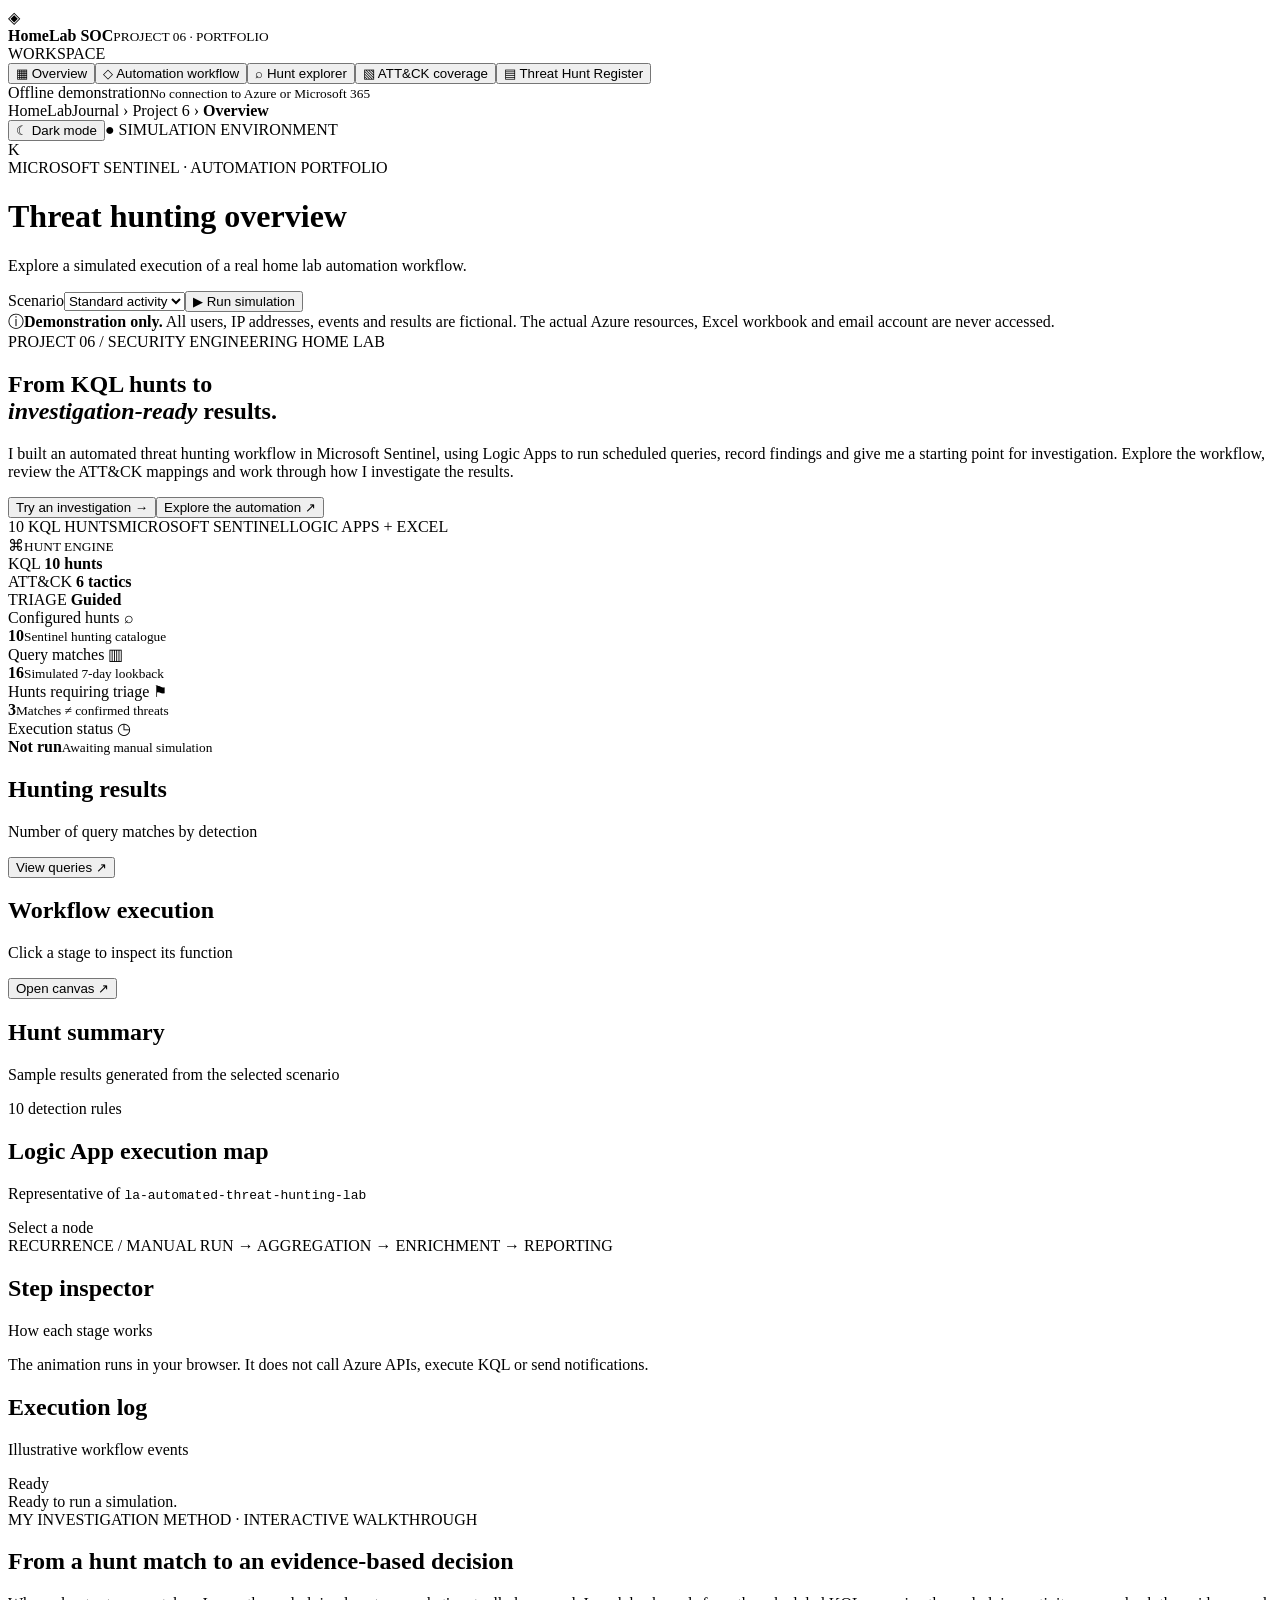
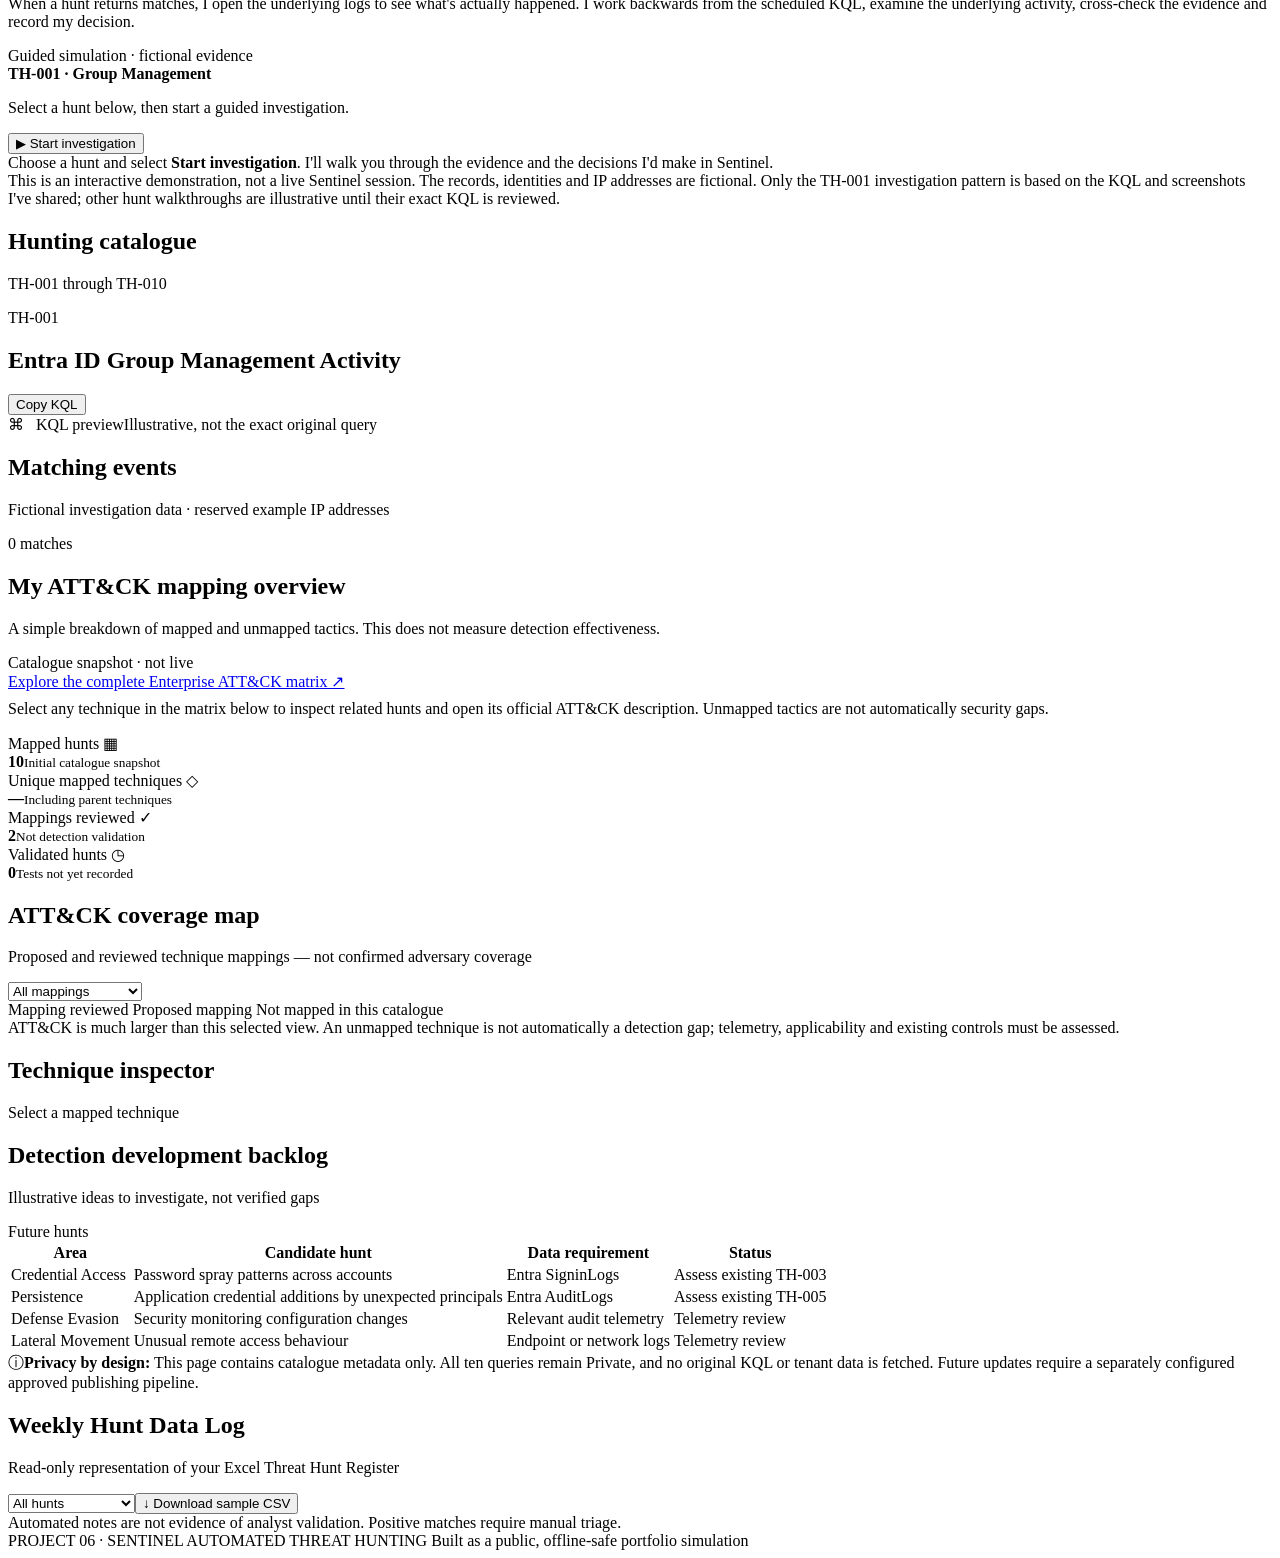
==== commit 059957a1: "Add files via upload" ====
--- a/index.html
+++ b/index.html
@@ -1,56 +1,5 @@
 <!DOCTYPE html>
-<html lang="en"><head><meta charset="utf-8"/><meta content="width=device-width,initial-scale=1" name="viewport"/><meta content="light dark" name="color-scheme"/><title>Threat Hunting | HomeLab SOC</title><style>:root{font-family:Inter,'Segoe UI',system-ui,-apple-system,sans-serif;color:#202b3b;background:#f5f7fb;font-synthesis:none}*{box-sizing:border-box}body{margin:0}button,select{font:inherit}button{cursor:pointer}.app{min-height:100vh;display:grid;grid-template-columns:238px minmax(0,1fr)}.sidebar{background:#fff;border-right:1px solid #e3e9f1;display:flex;flex-direction:column;padding:23px 14px;min-height:100vh}.brand{display:flex;gap:11px;align-items:center;padding:2px 11px 34px}.brandmark{display:grid;place-items:center;width:39px;height:39px;border-radius:11px;background:#eaf1ff;color:#1763ca;font-size:27px}.brand strong{display:block;font-size:15px;letter-spacing:-.4px}.brand small{display:block;color:#8995a7;font-size:9px;letter-spacing:1.1px;margin-top:2px}.navcaption{font-size:10px;letter-spacing:1.2px;font-weight:700;color:#97a3b3;padding:0 12px 12px}nav{display:grid;gap:4px}.nav{background:none;border:0;border-radius:8px;color:#66758a;display:flex;align-items:center;gap:12px;text-align:left;padding:12px 14px;font-size:13px;font-weight:500}.nav span{font-size:18px;width:20px;text-align:center}.nav:hover{background:#f3f6fb}.nav.active{background:#eaf2ff;color:#135dc4;font-weight:700}.sidebar-foot{margin-top:auto;border-top:1px solid #e9edf3;padding:21px 10px 4px;font-size:11px;font-weight:600;color:#536277}.sidebar-foot small{display:block;color:#9aa5b4;font-size:10px;font-weight:400;margin:6px 0 0 15px}.status-dot{display:inline-block;width:7px;height:7px;border-radius:50%;background:#28a978;margin-right:6px}.workspace{min-width:0}.topbar{height:65px;border-bottom:1px solid #e5eaf2;background:#fff;display:flex;align-items:center;justify-content:space-between;padding:0 35px;gap:15px}.crumb{font-size:12px;color:#7a879a}.crumb span{margin:0 11px;color:#b7c1cd}.crumb b{color:#344358;font-weight:600}.topright{display:flex;align-items:center;gap:22px}.demo-chip{font-size:10px;font-weight:750;color:#356a9b;letter-spacing:.65px;background:#eff6ff;border:1px solid #d8e9ff;padding:8px 11px;border-radius:20px}.avatar{height:30px;width:30px;display:grid;place-items:center;background:#dfe9f7;color:#3568a8;border-radius:50%;font-weight:700}main{padding:34px clamp(22px,3.4vw,55px);max-width:1650px;margin:auto}.page-head{display:flex;align-items:end;justify-content:space-between;gap:20px;margin-bottom:21px}.eyebrow{font-size:10px;letter-spacing:1.3px;color:#3776c5;font-weight:750;margin-bottom:7px}h1{font-size:28px;letter-spacing:-.9px;margin:0 0 5px;font-weight:730}h2{font-size:15px;letter-spacing:-.25px;margin:0 0 4px;font-weight:720}p{margin:0;color:#7b889a;font-size:12px;line-height:1.6}.head-actions,.filters{display:flex;align-items:center;gap:9px;flex-wrap:wrap}.scenario-label{color:#7b889a;font-size:12px}select,.btn{border:1px solid #dbe3ed;background:#fff;color:#3a4a60;border-radius:7px;padding:9px 12px;font-size:12px}.btn{font-weight:650}.btn.primary{background:#2166c6;border-color:#2166c6;color:white;box-shadow:0 2px 5px #2867bd22}.btn.primary:hover{background:#1457b2}.btn:disabled{opacity:.65;cursor:wait}.btn.ghost:hover{background:#f2f6fc}.notice{display:flex;gap:12px;align-items:center;background:#edf5ff;border:1px solid #d7e8ff;color:#496784;border-radius:8px;padding:12px 15px;font-size:11px;margin-bottom:20px}.notice b{color:#2d5d9d}.notice-icon{font-size:17px;color:#2a70d0}.page{display:none}.page.active{display:block}.metrics{display:grid;grid-template-columns:repeat(4,minmax(0,1fr));gap:15px;margin-bottom:18px}.metric,.panel{background:#fff;border:1px solid #e2e8f0;border-radius:10px;box-shadow:0 2px 8px #23395505}.metric{padding:18px 20px}.metric-top{display:flex;justify-content:space-between;gap:8px;color:#7b899b;font-size:11px}.metric-top span{font-size:18px;color:#96b1d6}.metric strong{display:block;font-size:30px;letter-spacing:-1px;margin:10px 0 3px;color:#263449}.metric small{color:#9ba5b3;font-size:10px}.metric .status-big{font-size:20px;letter-spacing:-.4px;margin-top:16px}.metric .status-big.success{color:#198f65}.columns{display:grid;grid-template-columns:1.1fr .9fr;gap:18px}.panel{padding:20px;min-width:0;margin-bottom:18px}.panelhead{display:flex;align-items:start;justify-content:space-between;gap:16px;margin-bottom:19px}.link-btn{border:0;background:none;color:#1c65c3;font-size:11px;font-weight:700;white-space:nowrap}.minor{font-size:11px;color:#9ca8b6}.bars{display:grid;gap:14px;padding:4px 0}.bar{display:grid;grid-template-columns:56px 1fr 24px;align-items:center;gap:12px;font-size:11px;color:#68778c}.track{height:8px;border-radius:9px;background:#eff3f8;overflow:hidden}.fill{height:100%;background:#4a8bdc;border-radius:9px;transition:width .4s}.fill.hot{background:#e7a04c}.bar b{text-align:right;color:#354358}.mini-steps{display:grid;gap:0}.mini-step{display:flex;gap:12px;align-items:start;border:0;background:none;text-align:left;padding:0 0 17px;width:100%;color:#43536a}.mini-step:last-child{padding-bottom:0}.step-mark{display:grid;place-items:center;border-radius:50%;height:23px;min-width:23px;background:#eef2f8;color:#70849d;font-size:11px;font-weight:750;position:relative}.mini-step:not(:last-child) .step-mark:after{content:'';position:absolute;top:25px;height:16px;width:1px;background:#dce5f0}.mini-step.done .step-mark{background:#e4f6ed;color:#198f65}.mini-step.active .step-mark{background:#e4efff;color:#1f66c8}.mini-step strong{display:block;font-size:11px;margin-top:2px}.mini-step small{display:block;font-size:10px;color:#99a5b5;margin-top:3px}.table-scroll{overflow:auto}table{border-collapse:collapse;width:100%;font-size:11px;white-space:nowrap;text-align:left}th{background:#f7f9fc;color:#8290a3;font-size:10px;font-weight:700}th,td{padding:12px 13px;border-bottom:1px solid #edf0f5}tbody tr:hover{background:#f8fbff}.clickrow{cursor:pointer}.tag{display:inline-flex;align-items:center;border-radius:5px;padding:5px 8px;background:#e9f4ee;color:#29865d;font-size:10px;font-weight:650}.tag.warn{background:#fff3e6;color:#b16c19}.tag.muted{background:#f1f4f8;color:#65758a}.workflow-layout{display:grid;grid-template-columns:minmax(0,1.6fr) minmax(270px,.75fr);gap:18px}.canvas{background:#f9fbfe;border:1px solid #e8edf5;border-radius:9px;padding:20px;min-height:530px}.canvas-caption{text-align:center;font-size:9px;letter-spacing:.8px;font-weight:700;color:#9aa8b9;margin-bottom:18px}.canvas-caption span{margin:0 7px;color:#aac4e9}.flow{display:grid;justify-items:center;gap:0;max-width:640px;margin:auto}.node{display:flex;align-items:center;text-align:left;gap:12px;width:min(100%,460px);border:1px solid #dce5f0;background:white;border-radius:9px;padding:12px 15px;box-shadow:0 2px 6px #2b52700a;color:#42536a}.node:hover,.node.selected{border-color:#73a7ea;background:#f5f9ff}.node.complete{border-left:3px solid #25a373}.node.active-run{border-left:3px solid #286dd0;background:#edf5ff}.node-icon{display:grid;place-items:center;background:#edf4ff;color:#2d70c6;border-radius:7px;min-width:34px;height:34px;font-size:16px}.node strong{display:block;font-size:11px}.node small{display:block;color:#93a0b0;font-size:10px;margin-top:2px}.node-state{margin-left:auto;color:#9dacbe;font-size:12px}.node.complete .node-state{color:#2aa373}.connector{height:18px;width:1px;background:#bdd1eb;position:relative}.connector:after{content:'⌄';position:absolute;top:4px;left:-4px;color:#8da9cd;font-size:12px}.inspector{align-self:start}.inspector h3{font-size:17px;margin:0 0 10px}.inspector p{font-size:12px;margin-bottom:18px}.inspector dl{display:grid;gap:12px;margin:0}.inspector dt{color:#94a1b1;font-size:10px;font-weight:700;text-transform:uppercase;letter-spacing:.5px}.inspector dd{font-size:12px;margin:3px 0 0;line-height:1.6;color:#3c4d61}.inspector-note{margin-top:24px;padding:12px;border-radius:7px;background:#f6f9fd;color:#8190a3;font-size:11px;line-height:1.6}.log{background:#f8fafc;border:1px solid #e8edf3;border-radius:7px;padding:14px;font:11px/1.9 Consolas,monospace;color:#62738a;min-height:60px;max-height:230px;overflow:auto}.log .ok{color:#168860}.log .info{color:#286cc5}.explorer-grid{display:grid;grid-template-columns:310px minmax(0,1fr);gap:18px}.hunt-list{display:grid;gap:5px}.hunt-item{display:flex;align-items:center;justify-content:space-between;gap:10px;background:white;border:1px solid transparent;border-radius:7px;padding:10px 12px;text-align:left;color:#42536a}.hunt-item:hover,.hunt-item.active{background:#edf5ff;border-color:#d6e7ff}.hunt-item strong{font-size:11px}.hunt-item small{display:block;color:#9aa6b5;font-size:10px;margin-top:4px}.hunt-item .count{font-size:11px;color:#8b98a9}.explorer-main{min-width:0}.codebar{display:flex;justify-content:space-between;gap:10px;background:#eef2f7;border:1px solid #e3e8f0;border-radius:7px 7px 0 0;padding:9px 13px;color:#697d95;font-size:10px}.codebar span:last-child{color:#9aa7b7}pre{margin:0;background:#182638;color:#c5d8ee;padding:18px;border-radius:0 0 7px 7px;white-space:pre-wrap;word-break:break-word;font:12px/1.8 Consolas,'Courier New',monospace;max-height:350px;overflow:auto}.empty{padding:24px 4px;color:#8b9aab;font-size:12px}.table-footer{padding-top:15px;color:#9aa6b5;font-size:10px}footer{border-top:1px solid #e5eaf1;margin-top:26px;padding-top:17px;display:flex;justify-content:space-between;gap:12px;color:#a0abba;font-size:9px;letter-spacing:.7px}@media(max-width:1200px){.metrics{grid-template-columns:repeat(2,minmax(0,1fr))}.workflow-layout{grid-template-columns:1fr}.inspector{align-self:auto}}@media(max-width:980px){.columns,.explorer-grid{grid-template-columns:1fr}.sidebar{width:210px}.app{grid-template-columns:210px minmax(0,1fr)}}@media(max-width:680px){.app{display:block}.sidebar{min-height:0;width:auto;padding:12px}.brand{padding:0 4px 10px}.sidebar nav{display:flex;overflow:auto}.nav{white-space:nowrap}.navcaption,.sidebar-foot{display:none}.topbar{padding:0 16px;height:50px}.demo-chip{font-size:8px}.avatar{display:none}main{padding:20px 12px}.page-head{align-items:start;flex-direction:column}.metrics{gap:9px}.metric{padding:13px}.panel{padding:13px}.panelhead{flex-wrap:wrap}.canvas{padding:10px;min-height:0}.node{padding:9px}footer{flex-direction:column}}
-
-/* Light / dark theme: understated Fluent-inspired palette */
-.theme-toggle{display:inline-flex;align-items:center;justify-content:center;gap:8px;border:1px solid #dbe3ed;background:#fff;color:#455a76;border-radius:8px;padding:8px 12px;font-size:12px;font-weight:600;white-space:nowrap;cursor:pointer}
-.theme-toggle:hover{background:#f2f6fc}
-html[data-theme="dark"]{color-scheme:dark;color:#e3eaf4;background:#101923}
-html[data-theme="dark"] body{background:#101923}
-html[data-theme="dark"] .sidebar,html[data-theme="dark"] .topbar,html[data-theme="dark"] .metric,html[data-theme="dark"] .panel{background:#182432;border-color:#2b3b4e;box-shadow:none}
-html[data-theme="dark"] .sidebar-foot,html[data-theme="dark"] footer{border-color:#2b3b4e}
-html[data-theme="dark"] .brandmark,html[data-theme="dark"] .nav.active,html[data-theme="dark"] .node-icon{background:#233c5b;color:#a8cbff}
-html[data-theme="dark"] .nav{color:#acbbcd}
-html[data-theme="dark"] .nav:hover,html[data-theme="dark"] .btn.ghost:hover{background:#223449}
-html[data-theme="dark"] .nav.active{color:#c1dcff}
-html[data-theme="dark"] .crumb,html[data-theme="dark"] .scenario-label,html[data-theme="dark"] p,html[data-theme="dark"] .metric-top,html[data-theme="dark"] .bar,html[data-theme="dark"] .minor,html[data-theme="dark"] .node small,html[data-theme="dark"] .mini-step small,html[data-theme="dark"] .hunt-item small{color:#a5b5c9}
-html[data-theme="dark"] .crumb b,html[data-theme="dark"] .metric strong,html[data-theme="dark"] .bar b,html[data-theme="dark"] .inspector dd{color:#e3eaf4}
-html[data-theme="dark"] .demo-chip,html[data-theme="dark"] .notice{background:#1b3148;border-color:#315273;color:#b6d6fa}
-html[data-theme="dark"] .notice b{color:#d4e8ff}
-html[data-theme="dark"] select,html[data-theme="dark"] .btn:not(.primary),html[data-theme="dark"] .theme-toggle{background:#202e40;border-color:#38506a;color:#e2ebf7}
-html[data-theme="dark"] .theme-toggle:hover{background:#2b4058}
-html[data-theme="dark"] .avatar{background:#2b4566;color:#d1e6ff}
-html[data-theme="dark"] .canvas,html[data-theme="dark"] .log,html[data-theme="dark"] .inspector-note{background:#141f2d;border-color:#2c4057;color:#b5c6da}
-html[data-theme="dark"] .node,html[data-theme="dark"] .hunt-item{background:#202e40;border-color:#35475c;color:#e3eaf4}
-html[data-theme="dark"] .node:hover,html[data-theme="dark"] .node.selected,html[data-theme="dark"] .hunt-item:hover,html[data-theme="dark"] .hunt-item.active,html[data-theme="dark"] .node.active-run{background:#263e59;border-color:#4e83bf}
-html[data-theme="dark"] .step-mark,html[data-theme="dark"] .tag.muted,html[data-theme="dark"] .codebar{background:#283a50;color:#c1d3e8;border-color:#364d67}
-html[data-theme="dark"] .tag{background:#1c3b33;color:#9de2bd}
-html[data-theme="dark"] .tag.warn{background:#493724;color:#ffd096}
-html[data-theme="dark"] .track{background:#2c4058}
-html[data-theme="dark"] th{background:#233348;color:#c0d0e3}
-html[data-theme="dark"] th,html[data-theme="dark"] td{border-color:#304256}
-html[data-theme="dark"] tbody tr:hover{background:#22364b}
-html[data-theme="dark"] .inspector dt,html[data-theme="dark"] .table-footer{color:#9badc3}
-html[data-theme="dark"] .codebar{border-color:#354b64}
-html[data-theme="dark"] pre{background:#0e1825}
-@media(max-width:680px){.topright{gap:6px}.theme-toggle{padding:6px 9px}.theme-toggle span{display:none}}
-
-/* MITRE coverage view */
-.coverage-layout{display:grid;grid-template-columns:minmax(0,1.65fr) minmax(285px,1fr);gap:16px;margin-bottom:16px}
-.coverage-metrics{margin-bottom:16px}.coverage-matrix{padding:6px 18px 18px}.cov-legend{display:flex;gap:16px;flex-wrap:wrap;padding:12px 18px;font-size:12px;color:var(--muted,#64748b)}.cov-legend span{display:flex;align-items:center;gap:6px}.cov-dot{height:10px;width:10px;border-radius:3px;background:#a8b8cf}.cov-dot.reviewed{background:#287cbb}.cov-dot.candidate{background:#b1bfd1}.cov-dot.empty{background:transparent;border:1px solid #a8b8cf}.cov-tactic{padding:14px 0;border-top:1px solid var(--line,#e4e9f0)}.cov-tactic-head{display:flex;align-items:center;justify-content:space-between;gap:8px;margin-bottom:10px}.cov-tactic-head strong{font-size:13px}.cov-tactic-head small,.cov-none{color:var(--muted,#64748b);font-size:12px}.cov-chips{display:flex;gap:8px;flex-wrap:wrap}.cov-chip{font:inherit;cursor:pointer;text-align:left;display:flex;flex-direction:column;gap:3px;border-radius:8px;padding:10px;min-width:132px;max-width:180px;flex:1;border:1px solid #bdcce0;background:#f2f6fc;color:#244563}.cov-chip.reviewed{background:#e6f2ff;border-color:#9fc8f1}.cov-chip.selected{outline:2px solid #347cbd;outline-offset:1px}.cov-chip b{font-size:12px}.cov-chip span{font-size:11px;line-height:1.3}.cov-chip small{font-size:10px;opacity:.8}.cov-detail{padding:20px}.cov-detail h3{font-size:22px;margin:8px 0}.cov-detail p{font-size:13px;line-height:1.5}.cov-detail a{color:#287cbb}.cov-detail-stat{font-weight:600;font-size:13px;margin:18px 0 12px}.cov-hunt{display:flex;flex-direction:column;text-align:left;gap:6px;width:100%;font:inherit;padding:12px;border-radius:8px;border:1px solid var(--line,#e4e9f0);background:transparent;color:inherit;margin-bottom:8px;cursor:pointer}.cov-hunt:hover{border-color:#5792c4}.cov-hunt span{font-size:12px;line-height:1.4}.cov-hunt small{font-size:11px;color:var(--muted,#64748b);line-height:1.4}.cov-inspector{align-self:start}html[data-theme="dark"] .cov-chip{background:#263449;color:#d9e7f8;border-color:#475c75}html[data-theme="dark"] .cov-chip.reviewed{background:#1c425c;border-color:#4685b7}html[data-theme="dark"] .cov-chip.selected{outline-color:#75b7ee}html[data-theme="dark"] .cov-detail a{color:#8bc7ff}@media(max-width:950px){.coverage-layout{grid-template-columns:1fr}}@media(max-width:600px){.cov-chip{min-width:110px}}
-
-/* V5 investigation experience */
-.journey-panel{margin-bottom:18px}.journey-intro{display:flex;align-items:center;justify-content:space-between;gap:18px;background:var(--soft,#f2f6fc);border:1px solid var(--line,#dce5f0);padding:18px;border-radius:12px;margin:16px 0}.journey-intro p{font-size:13px;margin:6px 0 0}.journey-app{min-height:130px}.journey-empty{padding:28px;text-align:center;border:1px dashed #a6b7cd;border-radius:10px;color:var(--muted,#687b91)}.journey-progress{display:flex;gap:5px;margin:18px 0}.journey-progress span{height:6px;flex:1;background:#dce5f0;border-radius:8px}.journey-progress span.passed{background:#3277c8}.journey-progress span.current{background:#74a7e7}.journey-stage{padding:18px;border:1px solid var(--line,#dce5f0);border-radius:12px}.journey-kicker{font-size:11px;text-transform:uppercase;letter-spacing:.08em;color:#3c7fca;font-weight:800}.journey-stage h3{margin:7px 0 8px;font-size:20px}.journey-stage p{line-height:1.65}.journey-hint{background:#eaf3ff;color:#194a7d;border-left:3px solid #3277c8;padding:12px 14px;margin:15px 0;border-radius:6px;font-size:13px}.journey-actions{display:flex;flex-wrap:wrap;gap:9px;margin-top:16px}.journey-actions button{cursor:pointer;border:1px solid #b9cde6;border-radius:8px;background:#fff;color:#1c497a;padding:10px 14px;font-weight:650}.journey-actions button.primary{background:#246bc1;color:white;border-color:#246bc1}.journey-actions button:disabled{opacity:.45;cursor:not-allowed}.journey-actions button:hover:not(:disabled){filter:brightness(.95)}.journey-table{width:100%;border-collapse:collapse;font-size:12px;margin-top:12px}.journey-table th,.journey-table td{padding:10px;border-bottom:1px solid #dce5f0;text-align:left}.journey-table th{background:#f2f6fc;color:#294b70}.journey-table button{background:#eaf3ff;border:1px solid #a9c8f2;color:#195a9d;border-radius:5px;padding:6px 9px;cursor:pointer}.journey-detail{background:#f5f8fc;border:1px solid #d5e0ed;border-radius:9px;padding:14px;margin-top:12px}.journey-detail dl{display:grid;grid-template-columns:130px 1fr;gap:7px;font-size:13px}.journey-detail dt{color:#536c87}.journey-detail dd{margin:0;overflow-wrap:anywhere}.journey-code{white-space:pre-wrap;overflow-wrap:anywhere;background:#17283d;color:#e5f2ff;padding:16px;border-radius:8px;font-size:12px;line-height:1.65}.journey-result{border-left:4px solid #3277c8;padding:14px;background:#f0f6ff;margin-top:12px}.journey-result.success{border-left-color:#24815a;background:#edf8f2}.journey-choice{display:grid;gap:8px;margin-top:12px}.journey-choice button{text-align:left;background:#fff;color:#263f5b;border:1px solid #b7c9df;padding:13px;border-radius:9px;cursor:pointer}.journey-choice button:hover{border-color:#3277c8;background:#edf5ff}.journey-tiny{font-size:12px;color:#657c96}.donut{position:relative;min-width:215px;min-height:215px;isolation:isolate}.donut-center{position:absolute;inset:35px;background:#fff;border-radius:50%;display:flex;flex-direction:column;align-items:center;justify-content:center;text-align:center;padding:18px;z-index:2}.donut-center strong{font-size:40px;line-height:1.15;color:#193a60}.donut-center small{font-size:11px;line-height:1.4;color:#415d7c;max-width:125px}.tactic-legend button{border:1px solid #cddbec!important;border-radius:9px!important}.tactic-legend button:first-child{border-color:#2c73c9!important}.journey-panel .eyebrow{color:#3476bf}
-html[data-theme="dark"] .journey-intro,html[data-theme="dark"] .journey-detail{background:#1b2a3e;color:#dce8f7;border-color:#39516c}html[data-theme="dark"] .journey-stage{border-color:#39516c}html[data-theme="dark"] .journey-hint,html[data-theme="dark"] .journey-result{background:#203c5b;color:#e2edfb}html[data-theme="dark"] .journey-result.success{background:#193d33}html[data-theme="dark"] .journey-table th{background:#1c3149;color:#e2edfb}html[data-theme="dark"] .journey-table td{border-color:#39516c}html[data-theme="dark"] .journey-actions button:not(.primary),html[data-theme="dark"] .journey-choice button{background:#1d3149;color:#e2edfb;border-color:#4c6a8a}html[data-theme="dark"] .donut-center{background:#17263a}html[data-theme="dark"] .donut-center strong{color:#e9f3ff}html[data-theme="dark"] .donut-center small{color:#bfd1e8}
-@media(max-width:720px){.journey-intro{flex-direction:column;align-items:stretch}.journey-detail dl{grid-template-columns:1fr}.journey-table{font-size:10px}.journey-table th,.journey-table td{padding:5px}}
-
-/* V6 visual refresh */
-:root{--accent:#3267df}body{background:radial-gradient(circle at 80% 0%,#eef0ff 0,transparent 32%),#f3f5fb}.sidebar{background:linear-gradient(175deg,#0e1c36,#172c4d 80%,#203257);border-color:#243955}.brand strong,.sidebar-foot{color:#f7faff}.brand small,.sidebar-foot small,.navcaption{color:#9eb2d1}.nav{color:#c1d1e8}.nav:hover{background:#ffffff15}.nav.active{background:linear-gradient(100deg,#3467e3,#5d53cb);color:white}.brandmark{background:#ffffff17;color:#9fd6ff}.status-dot{background:#38d9b3}.topbar{background:#ffffffed}.panel,.metric{border-radius:15px;box-shadow:0 7px 25px #193c7910}.metric{border-top:3px solid #8c87f1}.metric:nth-child(2){border-top-color:#2cbdb7}.metric:nth-child(3){border-top-color:#edaa63}.metric:nth-child(4){border-top-color:#4489ec}.btn.primary{background:linear-gradient(110deg,#3268e3,#6756cf);border:0}.eyebrow{color:#6756cf}.portfolio-hero{position:relative;isolation:isolate;overflow:hidden;min-height:335px;border-radius:22px;background:linear-gradient(115deg,#111f43,#233e77 55%,#373276);display:grid;grid-template-columns:minmax(0,1.3fr) minmax(270px,.7fr);gap:20px;margin-bottom:23px;padding:42px 45px;color:white;box-shadow:0 20px 45px #192b6330}.hero-glow{position:absolute;z-index:-1;right:-100px;top:-160px;width:530px;height:530px;border-radius:50%;background:radial-gradient(circle,#6570df55,transparent 68%)}.hero-label{font-size:10px;letter-spacing:2px;color:#8fe1e5;font-weight:800}.portfolio-hero h2{font-size:clamp(28px,3.3vw,47px);line-height:1.13;letter-spacing:-1.8px;margin:17px 0}.portfolio-hero em{font-style:normal;color:#8de8dc}.portfolio-hero p{max-width:630px;color:#d1dcf4;font-size:13px;line-height:1.85}.hero-actions{display:flex;gap:10px;flex-wrap:wrap;margin:24px 0}.hero-btn,.hero-outline{border-radius:9px;padding:12px 17px;font-size:12px;font-weight:750}.hero-btn{border:0;background:#85e5d5;color:#112a48}.hero-outline{border:1px solid #ffffff80;background:#ffffff0b;color:white}.hero-foot{display:flex;gap:22px;flex-wrap:wrap;color:#9db6db;font-size:9px;font-weight:750;letter-spacing:1px}.hero-visual{position:relative;min-height:240px;display:grid;place-items:center}.hero-orbit{position:absolute;width:220px;height:220px;border:1px solid #8ea9ff60;border-radius:50%}.orbit-two{width:300px;height:300px;border-style:dashed;opacity:.65}.hero-center{height:115px;width:115px;border-radius:30px;background:linear-gradient(145deg,#59bce3,#6261d8);box-shadow:0 0 55px #56bdf85e;display:flex;flex-direction:column;justify-content:center;align-items:center;font-size:48px;font-weight:700}.hero-center small{font-size:9px;letter-spacing:1px}.hero-node{position:absolute;padding:10px 14px;border-radius:10px;background:#f9fbff;color:#4b5c7e;box-shadow:0 10px 25px #0a163766;font-size:10px;font-weight:700}.hero-node b{display:block;color:#1b3766;margin-top:3px}.node-a{top:3%;left:5%}.node-b{right:0;top:22%}.node-c{left:5%;bottom:6%}#tacticDonut{width:290px!important;height:290px!important;min-width:290px!important;min-height:290px!important;border-radius:50%;position:relative}#tacticDonut:after{content:'';position:absolute;inset:40px;border-radius:50%;background:#fff}#tacticDonut>*,#tacticDonut .donut-center{position:relative;z-index:1}#tacticDonut .donut-center{background:#fff!important;border-radius:50%;padding:15px!important;min-width:150px;min-height:130px;display:flex;flex-direction:column;justify-content:center;align-items:center}#tacticDonut .donut-center strong{font-size:36px!important}#tacticDonut .donut-center small{font-size:11px!important;line-height:1.5;text-align:center;max-width:145px}#coverage .panel{border-top:3px solid #7069db}.journey-stage{border-radius:15px!important}.journey-hint{border-left:4px solid #50a6df!important}.journey-result{border-radius:10px}.nav span{color:#8ed6f3} @media(max-width:900px){.portfolio-hero{grid-template-columns:1fr}.hero-visual{display:none}}@media(max-width:680px){.portfolio-hero{padding:28px 23px}#tacticDonut{width:235px!important;height:235px!important;min-width:235px!important;min-height:235px!important}#tacticDonut:after{inset:34px}}
-html[data-theme="dark"] .sidebar{background:linear-gradient(175deg,#0b1528,#1b2750)}html[data-theme="dark"] .portfolio-hero{background:linear-gradient(115deg,#0e1935,#293e76 55%,#443477)}html[data-theme="dark"] #tacticDonut:after,html[data-theme="dark"] #tacticDonut .donut-center{background:#1b2637!important}
-.sample-event-row{cursor:pointer}.sample-event-row:hover td{background:#eaf3ff}html[data-theme="dark"] .sample-event-row:hover td{background:#253e5b}.sample-event-row:focus-visible{outline:2px solid #367de0;outline-offset:-2px}.journey-detail dd{line-height:1.5}
-</style><style>
-.enrich-grid{display:grid;grid-template-columns:minmax(320px,390px) minmax(0,1fr);gap:36px;align-items:center}.donut{width:min(100%,330px);aspect-ratio:1;height:auto;border-radius:50%;display:grid;place-items:center;margin:auto;position:relative;background:conic-gradient(#2c73c9 0 50%,#e2e8f0 50% 100%)}.donut:before{content:'';position:absolute;inset:52px;border-radius:50%;background:var(--card-bg,#fff)}.donut-center{position:relative;text-align:center}.donut-center strong{display:block;font-size:56px;line-height:1.1}.donut-center small{display:block;font-size:13px;color:#8090a0;max-width:160px;line-height:1.4;margin:6px auto 0}.tactic-legend{display:grid;gap:9px}.tactic-legend button{border:1px solid #e1e7ee;border-radius:8px;background:transparent;text-align:left;padding:10px;color:inherit}.tactic-legend button:hover{border-color:#4a8bdc}.tactic-legend b{float:right}.guide-step{padding:14px;border:1px solid #e1e8f1;border-radius:9px;margin:10px 0}.guide-step strong{display:block;margin-bottom:6px;font-size:13px}.guide-step p{font-size:12px}.guide-actions{display:flex;gap:8px;flex-wrap:wrap;margin:12px 0}.guide-actions button{border:1px solid #b9cfe9;background:#edf5ff;color:#205ca3;padding:8px 12px;border-radius:6px;font-size:11px}.guide-code{white-space:pre-wrap;max-height:270px;overflow:auto}.guide-note{font-size:11px;padding:12px;background:#edf5ff;border-radius:8px;color:#486785;margin:12px 0}.guide-table{width:100%;overflow:auto}.guide-meta{display:grid;grid-template-columns:repeat(2,1fr);gap:9px}.guide-meta div{background:#f4f7fb;border-radius:8px;padding:12px;font-size:11px}.guide-meta b{display:block;margin-bottom:5px}.full-link{display:inline-block;margin-top:10px;color:#2369c3;font-size:12px}.pill{font-size:10px;border:1px solid #dbe4ef;border-radius:15px;padding:5px 9px}@media(max-width:850px){.enrich-grid{grid-template-columns:1fr;gap:22px}.donut{width:min(100%,300px)}}
-html[data-theme=dark] .donut:before{background:#202b3a}html[data-theme=dark] .guide-meta div,html[data-theme=dark] .guide-note{background:#24354b;color:#cad8e8}html[data-theme=dark] .tactic-legend button,html[data-theme=dark] .guide-step{border-color:#405069;color:#d8e3f2}html[data-theme=dark] .guide-actions button{background:#233b5a;color:#d8eaff}
-</style></head><body>
+<html lang="en"><head><meta charset="utf-8"/><meta content="width=device-width,initial-scale=1" name="viewport"/><meta content="light dark" name="color-scheme"/><title>Threat Hunting | HomeLab SOC</title><link rel="stylesheet" href="styles.css"/></head><body>
 <div class="app"><aside class="sidebar"><div class="brand"><span class="brandmark">◈</span><div><strong>HomeLab SOC</strong><small>PROJECT 06 · PORTFOLIO</small></div></div><div class="navcaption">WORKSPACE</div><nav><button class="nav active" data-page="overview"><span>▦</span> Overview</button><button class="nav" data-page="workflow"><span>◇</span> Automation workflow</button><button class="nav" data-page="explorer"><span>⌕</span> Hunt explorer</button><button class="nav" data-page="coverage"><span>▧</span> ATT&amp;CK coverage</button><button class="nav" data-page="register"><span>▤</span> Threat Hunt Register</button></nav><div class="sidebar-foot"><span class="status-dot"></span> Offline demonstration<small>No connection to Azure or Microsoft 365</small></div></aside>
 <div class="workspace"><header class="topbar"><div class="crumb">HomeLabJournal <span>›</span> Project 6 <span>›</span> <b id="crumbPage">Overview</b></div><div class="topright"><button aria-label="Switch to dark mode" class="theme-toggle" id="themeToggle" title="Switch theme" type="button">☾ <span>Dark mode</span></button><span class="demo-chip">● SIMULATION ENVIRONMENT</span><div class="avatar">K</div></div></header><main><div class="page-head"><div><div class="eyebrow">MICROSOFT SENTINEL · AUTOMATION PORTFOLIO</div><h1 id="pageTitle">Threat hunting overview</h1><p id="pageSub">Explore a simulated execution of a real home lab automation workflow.</p></div><div class="head-actions"><label class="scenario-label" for="scenario">Scenario</label><select id="scenario"><option value="baseline">Standard activity</option><option value="zero">Zero matches</option><option value="elevated">Elevated activity</option></select><button class="btn primary" id="run">▶ Run simulation</button></div></div>
 <div class="notice"><span class="notice-icon">ⓘ</span><span><b>Demonstration only.</b> All users, IP addresses, events and results are fictional. The actual Azure resources, Excel workbook and email account are never accessed.</span></div>
@@ -60,229 +9,7 @@
 <section class="page" id="workflow"><div class="workflow-layout"><article class="panel"><div class="panelhead"><div><h2>Logic App execution map</h2><p>Representative of <code>la-automated-threat-hunting-lab</code></p></div><span class="minor">Select a node</span></div><div class="canvas"><div class="canvas-caption">RECURRENCE / MANUAL RUN <span>→</span> AGGREGATION <span>→</span> ENRICHMENT <span>→</span> REPORTING</div><div class="flow" id="flow"></div></div></article><article class="panel inspector"><div class="panelhead"><div><h2>Step inspector</h2><p>How each stage works</p></div></div><div id="inspector"></div><div class="inspector-note">The animation runs in your browser. It does not call Azure APIs, execute KQL or send notifications.</div></article></div><article class="panel"><div class="panelhead"><div><h2>Execution log</h2><p>Illustrative workflow events</p></div><span class="tag" id="logStatus">Ready</span></div><div class="log" id="log"><div>Ready to run a simulation.</div></div></article></section>
 <section class="page" id="explorer"><article class="panel journey-panel"><div class="panelhead"><div><div class="eyebrow">MY INVESTIGATION METHOD · INTERACTIVE WALKTHROUGH</div><h2>From a hunt match to an evidence-based decision</h2><p>When a hunt returns matches, I open the underlying logs to see what's actually happened. I work backwards from the scheduled KQL, examine the underlying activity, cross-check the evidence and record my decision.</p></div><span class="pill">Guided simulation · fictional evidence</span></div><div class="journey-intro"><div><strong id="journeyHuntTitle">TH-001 · Group Management</strong><p id="journeyHuntContext">Select a hunt below, then start a guided investigation.</p></div><button class="btn" id="journeyStart">▶ Start investigation</button></div><div class="journey-app" id="journeyApp"><div class="journey-empty">Choose a hunt and select <b>Start investigation</b>. I'll walk you through the evidence and the decisions I'd make in Sentinel.</div></div><div class="guide-note">This is an interactive demonstration, not a live Sentinel session. The records, identities and IP addresses are fictional. Only the TH-001 investigation pattern is based on the KQL and screenshots I've shared; other hunt walkthroughs are illustrative until their exact KQL is reviewed.</div></article><div class="explorer-grid"><article class="panel"><div class="panelhead"><div><h2>Hunting catalogue</h2><p>TH-001 through TH-010</p></div></div><div class="hunt-list" id="huntList"></div></article><div class="explorer-main"><article class="panel"><div class="panelhead"><div><div class="eyebrow" id="huntId">TH-001</div><h2 id="huntName">Entra ID Group Management Activity</h2><p id="huntDescription"></p></div><button class="btn ghost" id="copyKql">Copy KQL</button></div><div class="codebar"><span>⌘   KQL preview</span><span>Illustrative, not the exact original query</span></div><pre id="query"></pre></article><article class="panel"><div class="panelhead"><div><h2>Matching events</h2><p>Fictional investigation data · reserved example IP addresses</p></div><span class="tag" id="eventCount">0 matches</span></div><div class="table-scroll" id="events"></div></article></div></div></section>
 <section class="page" id="coverage"><article class="panel"><div class="panelhead"><div><h2>My ATT&amp;CK mapping overview</h2><p>A simple breakdown of mapped and unmapped tactics. This does not measure detection effectiveness.</p></div><span class="pill">Catalogue snapshot · not live</span></div><div class="enrich-grid" style="grid-template-columns:1fr"><div><div class="tactic-legend" id="tacticLegend"></div><a class="full-link" href="https://attack.mitre.org/matrices/enterprise/" rel="noopener noreferrer" target="_blank">Explore the complete Enterprise ATT&amp;CK matrix ↗</a><p style="margin-top:9px">Select any technique in the matrix below to inspect related hunts and open its official ATT&amp;CK description. Unmapped tactics are not automatically security gaps.</p></div></div></article><div class="metrics coverage-metrics"><div class="metric"><div class="metric-top">Mapped hunts <span>▦</span></div><strong id="covHunts">10</strong><small>Initial catalogue snapshot</small></div><div class="metric"><div class="metric-top">Unique mapped techniques <span>◇</span></div><strong id="covTechniques">—</strong><small>Including parent techniques</small></div><div class="metric"><div class="metric-top">Mappings reviewed <span>✓</span></div><strong id="covReviewed">2</strong><small>Not detection validation</small></div><div class="metric"><div class="metric-top">Validated hunts <span>◷</span></div><strong id="covValidated">0</strong><small>Tests not yet recorded</small></div></div><div class="coverage-layout"><article class="panel"><div class="panelhead"><div><h2>ATT&amp;CK coverage map</h2><p>Proposed and reviewed technique mappings — not confirmed adversary coverage</p></div><select aria-label="Filter by mapping status" id="covFilter"><option value="all">All mappings</option><option value="Reviewed">Mapping reviewed</option><option value="Candidate">Proposed mapping</option></select></div><div class="cov-legend"><span><i class="cov-dot reviewed"></i> Mapping reviewed</span><span><i class="cov-dot candidate"></i> Proposed mapping</span><span><i class="cov-dot empty"></i> Not mapped in this catalogue</span></div><div class="coverage-matrix" id="coverageMatrix"></div><div class="table-footer">ATT&amp;CK is much larger than this selected view. An unmapped technique is not automatically a detection gap; telemetry, applicability and existing controls must be assessed.</div></article><article class="panel cov-inspector"><div class="panelhead"><div><h2>Technique inspector</h2><p>Select a mapped technique</p></div></div><div class="cov-detail" id="coverageDetail"></div></article></div><article class="panel"><div class="panelhead"><div><h2>Detection development backlog</h2><p>Illustrative ideas to investigate, not verified gaps</p></div><span class="minor">Future hunts</span></div><div class="table-scroll"><table><thead><tr><th>Area</th><th>Candidate hunt</th><th>Data requirement</th><th>Status</th></tr></thead><tbody><tr><td>Credential Access</td><td>Password spray patterns across accounts</td><td>Entra SigninLogs</td><td><span class="tag muted">Assess existing TH-003</span></td></tr><tr><td>Persistence</td><td>Application credential additions by unexpected principals</td><td>Entra AuditLogs</td><td><span class="tag muted">Assess existing TH-005</span></td></tr><tr><td>Defense Evasion</td><td>Security monitoring configuration changes</td><td>Relevant audit telemetry</td><td><span class="tag muted">Telemetry review</span></td></tr><tr><td>Lateral Movement</td><td>Unusual remote access behaviour</td><td>Endpoint or network logs</td><td><span class="tag muted">Telemetry review</span></td></tr></tbody></table></div></article><div class="notice"><span class="notice-icon">ⓘ</span><span><b>Privacy by design:</b> This page contains catalogue metadata only. All ten queries remain Private, and no original KQL or tenant data is fetched. Future updates require a separately configured approved publishing pipeline.</span></div></section><section class="page" id="register"><article class="panel"><div class="panelhead"><div><h2>Weekly Hunt Data Log</h2><p>Read-only representation of your Excel Threat Hunt Register</p></div><div class="filters"><select id="registerFilter"><option value="all">All hunts</option><option value="matches">Matches only</option><option value="zero">Zero-match hunts</option></select><button class="btn ghost" id="csv">↓ Download sample CSV</button></div></div><div class="table-scroll" id="registerTable"></div><div class="table-footer">Automated notes are not evidence of analyst validation. Positive matches require manual triage.</div></article></section>
-<footer>PROJECT 06 · SENTINEL AUTOMATED THREAT HUNTING <span>Built as a public, offline-safe portfolio simulation</span></footer></main></div></div><script>/* Offline portfolio simulation. No network calls, tokens, credentials or real tenant data. */
-const hunts=[
-{id:'TH-001',name:'Entra ID Group Management Activity',table:'AuditLogs',term:'group',detail:'Group creation and membership changes',notes:'No matching group management activity identified under configured criteria.'},
-{id:'TH-002',name:'Privileged Role Assignment Activity',table:'AuditLogs',term:'role',detail:'Changes to privileged role assignments',notes:'No matching privileged role assignments identified under configured criteria.'},
-{id:'TH-003',name:'Failed Sign-ins Followed by Success',table:'SigninLogs',term:'ResultType',detail:'Authentication patterns that warrant investigation',notes:'No matching authentication sequences identified under configured criteria.'},
-{id:'TH-004',name:'Conditional Access Policy Changes',table:'AuditLogs',term:'conditional access',detail:'Changes to Conditional Access policies',notes:'No matching Conditional Access policy changes identified under configured criteria.'},
-{id:'TH-005',name:'Application and Service Principal Changes',table:'AuditLogs',term:'application',detail:'Changes to application and service principal configuration',notes:'No matching application changes identified under configured criteria.'},
-{id:'TH-006',name:'Suspicious Sign-ins from Multiple IP Addresses',table:'SigninLogs',term:'IPAddress',detail:'Multiple-source sign-in activity',notes:'No matching multi-IP sign-in patterns identified under configured criteria.'},
-{id:'TH-007',name:'Entra ID User Creation by Unauthorised Accounts',table:'AuditLogs',term:'user',detail:'User creation outside approved initiator criteria',notes:'No matching unauthorised user creation identified under configured criteria.'},
-{id:'TH-008',name:'Non-owner Mailbox Access Activity',table:'OfficeActivity',term:'MailItemsAccessed',detail:'Mailbox access matching configured non-owner criteria',notes:'No matching non-owner mailbox access identified in available telemetry.'},
-{id:'TH-009',name:'External Mail Forwarding Destinations',table:'OfficeActivity',term:'forward',detail:'External mail forwarding configuration',notes:'No matching external forwarding changes identified under configured criteria.'},
-{id:'TH-010',name:'Privileged Group Membership Changes',table:'AuditLogs',term:'member',detail:'Membership changes in sensitive groups',notes:'No matching privileged group changes identified under configured criteria.'}
-];
-const scenarios={baseline:[7,7,0,0,2,0,0,0,0,0],zero:[0,0,0,0,0,0,0,0,0,0],elevated:[9,11,5,0,8,6,0,3,0,0]};
-const steps=[
- {name:'Recurrence trigger',desc:'Starts the Logic App on a schedule or via a manual run.',input:'Configured recurrence or manual run request',output:'Workflow execution begins',icon:'◷'},
- {name:'Run KQL in Log Analytics',desc:'Runs a master KQL query that returns a query name and aggregated match count for each of the 10 hunts.',input:'7-day Log Analytics lookback',output:'10 rows: QueryName + Total',icon:'⌕'},
- {name:'Retrieve Sentinel watchlist',desc:'Fetches the ThreatHuntingReview register with zero-match notes, status and analyst review placeholders.',input:'ThreatHuntingReview watchlist',output:'Reference rows for all 10 hunts',icon:'▤'},
- {name:'Initialise DateWritten',desc:'Initialises a Boolean variable to false at the beginning of each run.',input:'DateWritten = false',output:'Controls first-row date display',icon:'{ }'},
- {name:'For each: match and classify',desc:'Sequentially filters the watchlist by hunt name. Positive counts are flagged; zero-match entries receive predefined notes. The loop runs sequentially to avoid shared-variable races.',input:'KQL rows + watchlist rows',output:'One prepared register entry per hunt',icon:'⋈'},
- {name:'Append Excel results',desc:'Writes the 10 hunt entries to the Threat Hunt Register. The execution date is written only on the first row; DateWritten is then set to true. Blank separator rows are appended after the batch.',input:'Prepared hunt rows + execution date',output:'10 result rows + visual separators',icon:'▦'},
- {name:'Delay and send email',desc:'After a short delay, sends a completion notification linking to the register and prompting human review. No ticket creation is claimed.',input:'Completed workbook update',output:'Analyst review notification',icon:'✉'}
-];
-const $=id=>document.getElementById(id);
-const safe=t=>String(t).replace(/[&<>"']/g,c=>({'&':'&amp;','<':'&lt;','>':'&gt;','"':'&quot;',"'":'&#39;'}[c]));
-const date=()=>new Intl.DateTimeFormat('en-GB',{timeZone:'Europe/London',day:'numeric',month:'long',year:'numeric'}).format(new Date());
-let scenario='baseline',selectedHunt='TH-001',selectedStep=1,done=-1,active=-1,running=false,runVersion=0;
-const counts=()=>scenarios[scenario];const total=()=>counts().reduce((a,b)=>a+b,0);const flagged=()=>counts().filter(x=>x>0).length;
-function kql(h){const lookback='let Lookback = 7d;'; if(h.table==='SigninLogs')return `// Illustrative detection logic; NOT the original lab KQL\n${lookback}\n${h.table}\n| where TimeGenerated >= ago(Lookback)\n| where isnotempty(${h.term})\n| summarize QueryMatches = count() by UserPrincipalName\n| order by QueryMatches desc`;return `// Illustrative detection logic; NOT the original lab KQL\n${lookback}\n${h.table}\n| where TimeGenerated >= ago(Lookback)\n| where OperationName has '${h.term}'\n| project TimeGenerated, OperationName, Result\n| order by TimeGenerated desc`}
-function show(page){document.querySelectorAll('.page').forEach(x=>x.classList.toggle('active',x.id===page));document.querySelectorAll('.nav').forEach(x=>x.classList.toggle('active',x.dataset.page===page));const names={overview:['Overview','Threat hunting overview','Explore a simulated execution of a real home lab automation workflow.'],workflow:['Automation workflow','Automation workflow','Inspect the sequence of Logic App actions and watch a simulated run.'],explorer:['Hunt explorer','Threat hunt explorer','Inspect illustrative KQL and fictional event-level investigation data.'],coverage:['ATT&CK coverage','MITRE ATT&CK coverage','Explore technique mappings, validation status and potential development opportunities.'],register:['Threat Hunt Register','Threat Hunt Register','Browse the simulated Excel output without accessing the real workbook.']};$('crumbPage').textContent=names[page][0];$('pageTitle').textContent=names[page][1];$('pageSub').textContent=names[page][2];}
-function renderBars(){$('bars').innerHTML=hunts.map((h,i)=>`<div class="bar"><span>${h.id}</span><div class="track"><div class="fill ${counts()[i]?'hot':''}" style="width:${counts()[i]?Math.max(6,counts()[i]/Math.max(1,...counts())*100):0}%"></div></div><b>${counts()[i]}</b></div>`).join('')}
-function renderSummary(){$('summary').innerHTML=`<table><thead><tr><th>Query</th><th>Detection focus</th><th>Matches</th><th>Review status</th><th></th></tr></thead><tbody>${hunts.map((h,i)=>`<tr class="clickrow" data-hunt="${h.id}"><td><b>${h.id}</b></td><td>${safe(h.name)}</td><td>${counts()[i]}</td><td><span class="tag ${counts()[i]?'warn':'muted'}">${counts()[i]?'Investigation required':'Pending validation'}</span></td><td>↗</td></tr>`).join('')}</tbody></table>`}
-function renderSteps(){$('miniSteps').innerHTML=steps.map((s,i)=>`<button class="mini-step ${i<=done?'done':''} ${i===active?'active':''}" data-step="${i}" data-openworkflow="1"><span class="step-mark">${i<=done?'✓':i+1}</span><span><strong>${safe(s.name)}</strong><small>${safe(s.output)}</small></span></button>`).join('');$('flow').innerHTML=steps.map((s,i)=>`${i?'<div class="connector"></div>':''}<button class="node ${i===selectedStep?'selected':''} ${i<=done?'complete':''} ${i===active?'active-run':''}" data-step="${i}"><span class="node-icon">${s.icon}</span><span><strong>${safe(s.name)}</strong><small>${safe(s.output)}</small></span><span class="node-state">${i<=done?'✓':i===active?'◷':'○'}</span></button>`).join('');const s=steps[selectedStep];$('inspector').innerHTML=`<div class="eyebrow">STEP ${String(selectedStep+1).padStart(2,'0')} / ${steps.length}</div><h3>${safe(s.name)}</h3><p>${safe(s.desc)}</p><dl><div><dt>Input</dt><dd>${safe(s.input)}</dd></div><div><dt>Output</dt><dd>${safe(s.output)}</dd></div><div><dt>Run state</dt><dd><span class="tag ${selectedStep<=done?'':'muted'}">${selectedStep<=done?'Completed':selectedStep===active?'Running':'Not executed'}</span></dd></div></dl>`}
-function renderExplorer(){$('huntList').innerHTML=hunts.map((h,i)=>`<button class="hunt-item ${h.id===selectedHunt?'active':''}" data-hunt="${h.id}"><span><strong>${h.id}</strong><small>${safe(h.name)}</small></span><span class="count">${counts()[i]}</span></button>`).join('');const h=hunts.find(x=>x.id===selectedHunt);$('huntId').textContent=h.id;$('huntName').textContent=h.name;$('huntDescription').textContent=h.detail;$('query').textContent=kql(h);const n=counts()[hunts.indexOf(h)];$('eventCount').textContent=n+' matches';if(!n){$('events').innerHTML='<div class="empty">No matching sample events in this scenario. This does not establish the absence of malicious activity.</div>';return}const users=['alex.analyst@example.com','casey.admin@example.com','jordan.user@example.com','morgan.test@example.com'];const ips=['192.0.2.45','198.51.100.24','203.0.113.17','192.0.2.82'];$('events').innerHTML=`<table><thead><tr><th>Sample timestamp (UTC)</th><th>Fictional user</th><th>Example IP</th><th>Activity</th><th>Review</th></tr></thead><tbody>${Array.from({length:Math.min(n,8)},(_,i)=>`<tr><td>2026-10-14 ${String(8+i).padStart(2,'0')}:12:00</td><td>${users[i%4]}</td><td>${ips[i%4]}</td><td>${safe(h.detail)}</td><td><span class="tag warn">Unreviewed</span></td></tr>`).join('')}</tbody></table><div class="table-footer">Showing ${Math.min(n,8)} of ${n} simulated matches. Events are entirely fictional.</div>`}
-function registerRows(){return hunts.map((h,i)=>{const n=counts()[i];return [i===0?date():'',h.id+' - '+h.name,n,n?'Y':'N',n?'':h.notes,n?'':'No Findings Detected',n?'':'No tuning indicated by this run; review periodically.',n?'':'Automated - Pending Review']})}
-function renderRegister(){const filter=$('registerFilter').value;const rows=registerRows().filter(r=>filter==='all'||(filter==='matches'?r[2]>0:r[2]===0));$('registerTable').innerHTML=`<table><thead><tr>${['Execution date','Query name','Total query matches','Action required','Notes','Final status','Logic tuning','Reviewed by'].map(x=>`<th>${x}</th>`).join('')}</tr></thead><tbody>${rows.map(r=>`<tr>${r.map((x,i)=>`<td>${i===2&&x>0?'<span class="tag warn">'+x+'</span>':safe(x)}</td>`).join('')}</tr>`).join('')}</tbody></table>`}
-function render(){ $('matches').textContent=total();$('flagged').textContent=flagged();renderBars();renderSummary();renderSteps();renderExplorer();renderRegister() }
-function reset(){runVersion++;done=-1;active=-1;running=false;$('run').disabled=false;$('run').textContent='▶ Run simulation';$('executionStatus').textContent='Not run';$('executionStatus').className='status-big';$('executionTime').textContent='Awaiting manual simulation';$('log').innerHTML='<div>Ready to run a simulation.</div>';$('logStatus').textContent='Ready';render()}
-const sleep=ms=>new Promise(r=>setTimeout(r,ms));
-async function run(){if(running)return;running=true;const version=++runVersion;done=-1;active=-1;$('run').disabled=true;$('run').textContent='Running…';$('executionStatus').textContent='Running';$('executionStatus').className='status-big';$('executionTime').textContent='Processing simulated actions';$('log').innerHTML='';$('logStatus').textContent='In progress';show('workflow');for(let i=0;i<steps.length;i++){if(version!==runVersion)return;active=i;selectedStep=i;renderSteps();$('log').insertAdjacentHTML('beforeend',`<div class="info">[${String(i+1).padStart(2,'0')}/${steps.length}] Starting: ${safe(steps[i].name)}</div>`);$('log').scrollTop=$('log').scrollHeight;await sleep(650);if(version!==runVersion)return;done=i;active=-1;$('log').insertAdjacentHTML('beforeend',`<div class="ok">✓ ${safe(steps[i].output)}</div>`);renderSteps()}running=false;$('run').disabled=false;$('run').textContent='↻ Run again';$('executionStatus').textContent='Complete';$('executionStatus').className='status-big success';$('executionTime').textContent=date()+' · simulated';$('logStatus').textContent='Complete';$('log').insertAdjacentHTML('beforeend',`<div class="ok">Completed: ${total()} matches across ${flagged()} hunts. No external actions performed.</div>`);render()}
-document.addEventListener('click',e=>{const p=e.target.closest('[data-page]');if(p){show(p.dataset.page);return}const step=e.target.closest('[data-step]');if(step){selectedStep=Number(step.dataset.step);if(step.dataset.openworkflow)show('workflow');renderSteps();return}const h=e.target.closest('[data-hunt]');if(h){selectedHunt=h.dataset.hunt;show('explorer');renderExplorer()}});
-$('scenario').addEventListener('change',e=>{scenario=e.target.value;reset()});$('run').addEventListener('click',run);$('registerFilter').addEventListener('change',renderRegister);
-$('copyKql').addEventListener('click',async()=>{const t=kql(hunts.find(x=>x.id===selectedHunt));try{await navigator.clipboard.writeText(t);$('copyKql').textContent='✓ Copied';setTimeout(()=>$('copyKql').textContent='Copy KQL',1400)}catch{$('copyKql').textContent='Select text to copy'}});
-$('csv').addEventListener('click',()=>{const header=['Execution date','Query name','Total query matches','Action required','Notes','Final status','Logic tuning','Reviewed by'];const csv=[header,...registerRows()].map(row=>row.map(v=>'"'+String(v).replace(/"/g,'""')+'"').join(',')).join('\r\n');const u=URL.createObjectURL(new Blob([csv],{type:'text/csv;charset=utf-8'}));const a=document.createElement('a');a.href=u;a.download='fictional-threat-hunt-register.csv';a.click();setTimeout(()=>URL.revokeObjectURL(u),500)});
-render();
-
-
-// Catalogue snapshot transcribed from the user's approved metadata (not from live Azure).
-const attackCatalog=[
-['TH-001','Entra ID Group Management Activity','Medium','Reviewed','AuditLogs',['TA0003','TA0004'],['T1098']],
-['TH-002','Privileged Role Assignment Activity','High','Candidate','AuditLogs',['TA0003','TA0004'],['T1098','T1098.003']],
-['TH-003','Failed Sign-ins Followed by Success','High','Candidate','SigninLogs',['TA0006'],['T1110']],
-['TH-004','Conditional Access Policy Changes','Medium','Reviewed','AuditLogs',['TA0006'],['T1556.009']],
-['TH-005','Application and Service Principal Changes','Medium','Candidate','AuditLogs',['TA0003','TA0004'],['T1098','T1098.001']],
-['TH-006','Suspicious Sign-ins from Multiple IP Addresses','Medium','Candidate','SigninLogs',['TA0001','TA0005'],['T1078','T1078.004']],
-['TH-007','User created by unauthorized user','High','Candidate','AuditLogs',['TA0003'],['T1136','T1136.003']],
-['TH-008','Non-owner mailbox login activity','Medium','Candidate','OfficeActivity',['TA0009'],['T1114','T1114.002']],
-['TH-009','External Mail Forwarding Destinations','High','Candidate','OfficeActivity',['TA0009'],['T1114','T1114.003']],
-['TH-010','Privileged Group Membership Changes','High','Candidate','AuditLogs',['TA0003','TA0004'],['T1098']]
-].map(([id,name,priority,status,source,tactics,techniques])=>({id,name,priority,status,source,tactics,techniques,validation:'Untested',telemetry:'To Verify',publication:'Private'}));
-const tacticNames={'TA0001':'Initial Access','TA0003':'Persistence','TA0004':'Privilege Escalation','TA0005':'Defense Evasion','TA0006':'Credential Access','TA0009':'Collection'};
-const techniqueNames={'T1098':'Account Manipulation','T1098.003':'Additional Cloud Roles','T1098.001':'Additional Cloud Credentials','T1110':'Brute Force','T1556.009':'Conditional Access Policies','T1078':'Valid Accounts','T1078.004':'Cloud Accounts','T1136':'Create Account','T1136.003':'Cloud Account','T1114':'Email Collection','T1114.002':'Remote Email Collection','T1114.003':'Email Forwarding Rule'};
-let selectedTechnique='T1098';
-function renderCoverage(){
- const filter=$('covFilter').value;
- const shown=attackCatalog.filter(h=>filter==='all'||h.status===filter);
- const techniques=[...new Set(attackCatalog.flatMap(h=>h.techniques))];
- $('covHunts').textContent=attackCatalog.length;
- $('covTechniques').textContent=techniques.length;
- $('covReviewed').textContent=attackCatalog.filter(h=>h.status==='Reviewed').length;
- $('covValidated').textContent=attackCatalog.filter(h=>h.validation==='Validated').length;
- $('coverageMatrix').innerHTML=Object.entries(tacticNames).map(([tid,label])=>{
-  const techniqueIds=[...new Set(shown.filter(h=>h.tactics.includes(tid)).flatMap(h=>h.techniques))];
-  return `<div class="cov-tactic"><div class="cov-tactic-head"><strong>${safe(label)}</strong><small>${tid} · ${techniqueIds.length} mapped</small></div><div class="cov-chips">${techniqueIds.length?techniqueIds.map(t=>{const matches=shown.filter(h=>h.tactics.includes(tid)&&h.techniques.includes(t));const reviewed=matches.some(h=>h.status==='Reviewed');return `<button class="cov-chip ${reviewed?'reviewed':'candidate'} ${selectedTechnique===t?'selected':''}" data-technique="${safe(t)}" title="${safe(techniqueNames[t]||t)}"><b>${safe(t)}</b><span>${safe(techniqueNames[t]||t)}</span><small>${matches.length} hunt${matches.length===1?'':'s'}</small></button>`}).join(''):'<span class="cov-none">No techniques match the selected filter</span>'}</div></div>`
- }).join('');
- renderTechnique();
-}
-function renderTechnique(){
- const filter=$('covFilter').value;
- const related=attackCatalog.filter(h=>h.techniques.includes(selectedTechnique)&&(filter==='all'||h.status===filter));
- $('coverageDetail').innerHTML=`<div class="eyebrow">TECHNIQUE</div><h3>${safe(selectedTechnique)}</h3><p>${safe(techniqueNames[selectedTechnique]||'Technique mapping')}</p><p><a href="https://attack.mitre.org/techniques/${selectedTechnique.replace('.','/')}/" target="_blank" rel="noopener noreferrer">View in MITRE ATT&CK ↗</a></p><div class="cov-detail-stat">${related.length} mapped hunt${related.length===1?'':'s'} in this view · 0 validated</div>${related.length?related.map(h=>`<button class="cov-hunt" data-openhunt="${safe(h.id)}"><span><b>${safe(h.id)}</b> · ${safe(h.name)}</span><small>${h.status==='Reviewed'?'Mapping reviewed':'Proposed mapping'} · ${safe(h.priority)} priority · ${safe(h.source)} · Untested</small></button>`).join(''):'<p>No hunts match the selected mapping filter.</p>'}<div class="inspector-note">Proposed mapping means the relationship still needs reviewing. Mapping reviewed means I have assessed the query logic against the technique. Neither status confirms detection effectiveness. It does not establish tested detection coverage. All KQL remains private.</div>`;
-}
-$('covFilter').addEventListener('change',renderCoverage);
-document.addEventListener('click',e=>{const t=e.target.closest('[data-technique]');if(t){selectedTechnique=t.dataset.technique;renderCoverage();return}const h=e.target.closest('[data-openhunt]');if(h){selectedHunt=h.dataset.openhunt;show('explorer');renderExplorer()}});
-renderCoverage();
-
-// Persist the visitor's display preference locally; no network requests.
-(function(){
-  const toggle=document.getElementById('themeToggle');
-  const root=document.documentElement;
-  let initial='light';
-  try{initial=localStorage.getItem('homelab-theme')||'light'}catch(e){}
-  function setTheme(mode){
-    const dark=mode==='dark';
-    root.dataset.theme=dark?'dark':'light';
-    toggle.innerHTML=dark?'☀ <span>Light mode</span>':'☾ <span>Dark mode</span>';
-    toggle.setAttribute('aria-label',dark?'Switch to light mode':'Switch to dark mode');
-    toggle.setAttribute('aria-pressed',String(dark));
-    try{localStorage.setItem('homelab-theme',dark?'dark':'light')}catch(e){}
-  }
-  setTheme(initial);
-  toggle.addEventListener('click',()=>setTheme(root.dataset.theme==='dark'?'light':'dark'));
-})();
-
-// Enrichment: illustrative analyst methodology and catalogue-driven tactic distribution.
-const enterpriseTactics=[['TA0043','Reconnaissance'],['TA0042','Resource Development'],['TA0001','Initial Access'],['TA0002','Execution'],['TA0003','Persistence'],['TA0004','Privilege Escalation'],['TA0005','Defense Evasion'],['TA0006','Credential Access'],['TA0007','Discovery'],['TA0008','Lateral Movement'],['TA0009','Collection'],['TA0011','Command and Control'],['TA0010','Exfiltration'],['TA0040','Impact']];
-function renderDonut(){const represented=new Set(attackCatalog.flatMap(x=>x.tactics));const n=represented.size, pct=n/enterpriseTactics.length*100;document.getElementById('tacticLegend').innerHTML=`<button data-tacticview="mapped">Mapped tactics <b>${n}</b></button><button data-tacticview="unmapped">Tactics without mapped hunts <b>${enterpriseTactics.length-n}</b></button><div id="tacticList" style="font-size:11px;line-height:1.8;color:#78889b"></div>`;renderTacticList('mapped')}
-function renderTacticList(mode){const mapped=new Set(attackCatalog.flatMap(x=>x.tactics));document.getElementById('tacticList').textContent=enterpriseTactics.filter(x=>mapped.has(x[0])===(mode==='mapped')).map(x=>x[1]).join(' · ')}
-
-// Guided offline investigation. All records are fictional; no Azure calls.
-const investigationGuides={
- 'TH-001':{focus:'group membership or ownership changes',check:'I compare the group and initiator against expected administration and change records.',cross:'I check the initiating account’s Entra sign-in activity and whether the group is privileged.',question:'Was the successful group change approved?',next:'If an unexpected privileged-group change is confirmed, I preserve the audit evidence and escalate. Otherwise I document the approved change and consider tuning.',field:'GroupManagement'},
- 'TH-002':{focus:'privileged role assignments',check:'I inspect the assigned role, actor, assignee and whether the action was a PIM activation.',cross:'I review PIM approval or activation history and the actor’s sign-ins.',question:'Was the role assignment authorised?',next:'Unexpected privilege grants warrant escalation and access review.',field:'RoleManagement'},
- 'TH-003':{focus:'failed sign-ins followed by a success',check:'I compare failure reasons, the sequence of attempts and the successful sign-in.',cross:'I review the account’s SigninLogs, IP, location, device and MFA/Conditional Access context.',question:'Does the authentication pattern suggest compromise?',next:'If suspicious, I escalate for account and session review; if expected, I document the cause and tune thresholds.',field:'SigninLogs'},
- 'TH-004':{focus:'Conditional Access policy modifications',check:'I inspect the policy name, operation, actor and changed properties.',cross:'I check the change approval and relevant Entra audit and sign-in history.',question:'Was the policy change approved and did it weaken controls?',next:'Unapproved security-weakening changes need urgent escalation and policy restoration assessment.',field:'Policy'},
- 'TH-005':{focus:'application and service principal changes',check:'I examine the app ID, changed credentials or permissions, initiator and result.',cross:'I compare with change requests, app owners and relevant audit events.',question:'Was this application change expected?',next:'Unexpected credential or permission additions need investigation and potential escalation.',field:'ApplicationManagement'},
- 'TH-006':{focus:'sign-ins from multiple IP addresses',check:'I compare IPs, timestamps, devices, session context and successful sign-ins.',cross:'I look for VPN/proxy use, Conditional Access results and unfamiliar devices.',question:'Is there evidence of an unusual account access pattern?',next:'If the pattern remains suspicious after context checks, I escalate for identity investigation.',field:'SigninLogs'},
- 'TH-007':{focus:'account creation by non-approved identities',check:'I identify the account created, initiating identity, operation result and context.',cross:'I check the onboarding request, administrative permissions and actor sign-ins.',question:'Was the new account provisioned through an approved process?',next:'Unapproved account creation warrants access review and escalation.',field:'UserManagement'},
- 'TH-008':{focus:'non-owner mailbox access',check:'I identify the mailbox, accessor, access operation and whether delegation exists.',cross:'I verify mailbox permissions, approved delegation and associated sign-in activity.',question:'Is the access consistent with approved mailbox delegation?',next:'Unexpected access may require mailbox investigation and escalation.',field:'OfficeActivity'},
- 'TH-009':{focus:'external forwarding rules',check:'I inspect the forwarding destination, rule creator and mailbox.',cross:'I check mailbox configuration, approval records and suspicious sign-in history.',question:'Is the external forwarding destination approved?',next:'Unexpected forwarding may require rule removal, mailbox investigation and escalation.',field:'OfficeActivity'},
- 'TH-010':{focus:'nested membership in privileged groups',check:'I inspect the nested group, target privileged group and initiating account.',cross:'I verify group sensitivity, access approval and associated audit history.',question:'Was this privileged group nesting approved?',next:'Unexpected privileged nesting warrants immediate access review and escalation.',field:'GroupManagement'}
-};
-const zeroHuntGuides={"TH-001": ["group management operations", "GroupManagement audit events", "Add group, Add member to group, Remove member from group and ownership changes", "I would check whether group changes occurred during the lookback, including successful and failed operations. If nothing happened, zero is reasonable.", "GroupManagement activity was not returned. I would compare against a known group change before considering the hunt tested."], "TH-002": ["privileged role assignments", "RoleManagement audit events and PIM activity", "role assignment operation names, eligible versus active roles and approved activations", "I would check whether PIM activations or direct role grants occurred, then compare the event names with my KQL filters.", "No privileged role assignment activity matched. I would verify PIM and role assignment logging before closing the review."], "TH-003": ["failed sign-ins followed by success", "SigninLogs authentication attempts", "failure codes, success result, account correlation and the sequence window", "I would look for failed attempts and successful sign-ins separately. A zero can simply mean the sequence threshold was never met.", "No matching failed-then-successful authentication sequence was found. I would check that both failure and success events are ingested."], "TH-004": ["Conditional Access policy changes", "AuditLogs policy changes", "Conditional Access operation names, success results and Add, Update or Delete filters", "I would check the actual OperationName values in AuditLogs. If a policy was changed but the query missed it, I would adjust the filter.", "No policy change matched the current filters. I would compare with a known policy update before trusting the result."], "TH-005": ["application and service principal changes", "AuditLogs application management events", "application registration, credential additions, service principal updates and permission changes", "I would look for app credential rotations and service principal changes, then check whether the query covers the relevant operation names.", "No application changes matched. I would confirm that credential and service principal operations are represented in the ingested audit data."], "TH-006": ["sign-ins from multiple IP addresses", "SigninLogs account and IP combinations", "distinct IP threshold, grouping period, successful sign-ins and exclusions", "I would check distinct IPs per account before applying the threshold, especially if a VPN or mobile connection is involved.", "No account met the multi-IP criteria. I would check the grouping window and IP threshold rather than assume accounts used only one address."], "TH-007": ["account creation by non-approved identities", "AuditLogs user creation events", "Add user operations, initiator fields and approved-account exclusions", "I would check whether any new users were created, then review who created them and whether my exclusion list is too broad.", "No account creations by non-approved identities matched. I would verify the creator field and approved-admin filtering."], "TH-008": ["non-owner mailbox access", "OfficeActivity mailbox access records", "MailItemsAccessed operations, mailbox owner, accessor and delegate permissions", "I would check whether mailbox audit events are available and whether legitimate delegate access is being filtered correctly.", "No non-owner mailbox access matched. I would confirm mailbox auditing and delegation visibility before drawing conclusions."], "TH-009": ["external forwarding destinations", "OfficeActivity forwarding configuration changes", "New-InboxRule, Set-InboxRule and mailbox forwarding settings", "I would check whether forwarding changes are present in OfficeActivity and whether the query catches both inbox rules and mailbox-level forwarding.", "No external forwarding destinations matched. I would verify that the relevant forwarding operations are logged and covered."], "TH-010": ["nested membership in privileged groups", "AuditLogs privileged group membership events", "group nesting operations, target group identifiers and privileged-group scope", "I would inspect group membership changes first, then check whether the target group is genuinely privileged and whether nested groups are included.", "No privileged group nesting matched. I would verify my privileged-group scope and check a known membership change."]};
-let journeyStep=-1,journeyOpened=false,journeyChoice='',journeyChecked=false;
-const fakeEvents=[
- {id:'EVT-1042',time:'14 Oct 2026 08:29:20',operation:'Add member to group',user:'casey.admin@example.com',ip:'192.0.2.45',target:'SG-Project-Access',result:'failure',note:'Permission check failed; no membership change confirmed.'},
- {id:'EVT-1043',time:'14 Oct 2026 08:29:20',operation:'Add owner to group',user:'casey.admin@example.com',ip:'192.0.2.45',target:'SG-Project-Access',result:'success',note:'Successful change. Approval not yet established.'},
- {id:'EVT-1038',time:'13 Oct 2026 09:51:28',operation:'Add group',user:'alex.analyst@example.com',ip:'198.51.100.24',target:'SG-ThreatHunting-Test',result:'success',note:'Example test group; change record still needs checking.'}
-];
-const demoActors=['casey.admin@example.com','alex.analyst@example.com','jordan.user@example.com','morgan.operator@example.com','taylor.engineer@example.com','riley.support@example.com','sam.audit@example.com'];
-const demoIPs=['192.0.2.45','198.51.100.24','203.0.113.17','192.0.2.82','198.51.100.63','203.0.113.51','192.0.2.121'];
-const huntEvidence={
-'TH-001':{ops:['Add member to group','Add owner to group','Remove member from group','Add group'],targets:['SG-Project-Access','SG-ThreatHunting-Test','SG-Helpdesk-Readers','SG-App-Operators'],notes:['Membership request needs approval verification','Ownership changed, review initiator and target','Removal attempt, check operation result','Test group creation, verify expected activity']},
-'TH-002':{ops:['Add eligible member to role','Add member to role','Remove eligible member from role','Activate privileged role'],targets:['Global Reader','Security Administrator','Privileged Role Administrator','Exchange Administrator'],notes:['Check PIM request and eligibility window','Check whether the assignment was approved','Review removal against the access request','Compare activation with PIM history']},
-'TH-003':{ops:['Failed sign-ins followed by success','Repeated authentication failures','Successful sign-in after retries'],targets:['jordan.user@example.com','morgan.operator@example.com','riley.support@example.com'],notes:['Compare failure codes with subsequent successful sign-in','Check IP continuity and MFA details','Check device and session history']},
-'TH-004':{ops:['Update conditional access policy','Add conditional access policy','Delete conditional access policy'],targets:['CA-Require-MFA','CA-Block-Legacy-Auth','CA-Admin-Protection'],notes:['Review modified policy controls and change request','Compare the new policy against approved baseline','Check who removed the policy and why']},
-'TH-005':{ops:['Add application password','Update service principal','Add application permission'],targets:['App-Reporting-Portal','SPN-Backup-Automation','App-HR-Integration'],notes:['Confirm credential rotation request','Verify service principal owner','Review newly granted permissions']},
-'TH-006':{ops:['Sign-in from second IP','Sign-in from third IP','Sign-in from new device'],targets:['jordan.user@example.com','taylor.engineer@example.com','sam.audit@example.com'],notes:['Check VPN or proxy use','Compare device identifiers and timestamps','Check Conditional Access and MFA results']},
-'TH-007':{ops:['Add user','Create guest account','Create cloud account'],targets:['new.starter@example.com','guest.vendor@example.com','temp.contractor@example.com'],notes:['Check onboarding ticket and creator permissions','Confirm guest invitation approval','Verify account creation request']},
-'TH-008':{ops:['MailItemsAccessed','Mailbox accessed by delegate','Mailbox item access'],targets:['shared.finance@example.com','support.queue@example.com','operations@example.com'],notes:['Check delegate permissions and mailbox audit details','Compare access with approved shared mailbox use','Review accessor identity and mailbox owner']},
-'TH-009':{ops:['New-InboxRule','Set-InboxRule','Set-Mailbox forwarding'],targets:['reports@external.example.com','alerts@partner.example.com','archive@vendor.example.com'],notes:['Confirm external forwarding destination approval','Review the rule creator and conditions','Check mailbox-level forwarding settings']},
-'TH-010':{ops:['Add group to privileged group','Update privileged group membership','Add nested group'],targets:['SG-Tier0-Admins','SG-Identity-Operators','SG-Privileged-Access'],notes:['Check nested group membership and approval','Review privileged group sensitivity','Confirm whether the nested group grants elevated access']}
-};
-function sampleEvents(h,n){
- if(n<=0)return [];
- const cfg=huntEvidence[h.id]||huntEvidence['TH-001'];
- return Array.from({length:n},(_,i)=>{
-   const ix=i%cfg.ops.length;
-   const result=(i%4===0)?'failure':'success';
-   return {id:`SIM-${h.id}-${String(i+1).padStart(3,'0')}`,time:`14 Oct 2026 ${String(8+Math.floor(i/6)).padStart(2,'0')}:${String((i*7+3)%60).padStart(2,'0')}:20`,operation:cfg.ops[ix],user:demoActors[i%demoActors.length],ip:demoIPs[(i+2)%demoIPs.length],target:cfg.targets[ix%cfg.targets.length],result,note:cfg.notes[ix]+(result==='failure'?'. Operation failed, confirm whether any change occurred.':'. Successful operation, authorisation not yet confirmed.'),device:['LAB-WIN11-01','LAB-VM-02','LAB-TEST-CLIENT','LAB-ADMIN-WS'][i%4],correlation:['Sample change request: pending verification','Sample sign-in context: needs review','Sample approval: not supplied','Sample PIM/audit record: requires correlation'][i%4]};
- });
-}
-let journeyEventIndex=0;
-function journeyContext(){const h=hunts.find(x=>x.id===selectedHunt);const n=counts()[hunts.indexOf(h)];$('journeyHuntTitle').textContent=h.id+' · '+h.name;$('journeyHuntContext').textContent=`${n} simulated matches in this scenario · ${h.table} · select Start to follow my investigation.`}
-function jButton(label,fn,primary=false){return `<button type="button" class="${primary?'primary':''}" data-jact="${fn}">${label}</button>`}
-function renderJourney(){journeyContext();if(journeyStep<0){$('journeyApp').innerHTML='<div class="journey-empty">Select <b>Start investigation</b> to work through the finding with me, one action at a time.</div>';return}
-const h=hunts.find(x=>x.id===selectedHunt),n=counts()[hunts.indexOf(h)],g=investigationGuides[h.id],one=h.id==='TH-001';const labels=n===0?['Review the zero result','Check the KQL scope','Verify the data source','Record the outcome']:['Review the hunt result','Open the KQL','Inspect matching events','Expand an event','Cross-check the evidence','Decide next steps','Document the outcome'];let body='';
-if(n===0){
-const [subject,source,filters,approach,note]=zeroHuntGuides[h.id];
-const stages=[
-`<p>My scheduled <b>${safe(h.id)}</b> hunt looks for <b>${safe(subject)}</b>. This simulated run returned <b>zero matches</b>. I would first check whether that makes sense for this type of activity.</p><div class="journey-result"><b>Register:</b> ${safe(h.id)} · 0 matches · Review pending</div><div class="journey-hint">Next: Look at what this specific hunt is designed to find.</div>`,
-`<p>I open the KQL for <b>${safe(h.id)}</b> and work backwards from the final count. In this case I'm particularly interested in <b>${safe(filters)}</b>.</p><div class="journey-detail"><b>What I'm checking</b><dl><dt>Hunt objective</dt><dd>${safe(subject)}</dd><dt>Filters to review</dt><dd>${safe(filters)}</dd><dt>What I'd do</dt><dd>${safe(approach)}</dd></dl></div><div class="journey-hint">Next: Verify the underlying data before interpreting the zero.</div>`,
-`<p>Now I'd check <b>${safe(source)}</b> for recent activity. I would start broadly, then reapply the hunt's filters to see whether a condition or threshold excluded the events.</p><div class="journey-code">${safe(`// Illustrative telemetry check, not the original ${h.id} query\n${h.table}\n| where TimeGenerated > ago(7d)\n| summarize Rows=count(), Latest=max(TimeGenerated)`)}</div><div class="journey-detail"><b>My next check</b><dl><dt>Telemetry</dt><dd>${safe(source)}</dd><dt>Query-specific check</dt><dd>${safe(approach)}</dd><dt>What zero means</dt><dd>Although this query returned 0 results, I still need to check whether it's been tuned correctly and whether any relevant events are being missed.</dd></dl></div><div class="journey-hint">No matching event is displayed because the selected hunt returned zero.</div>`,
-`<p>I would record the outcome against <b>${safe(h.id)}</b>, including any filter or ingestion checks still outstanding. I wouldn't mark the detection as validated just because the query returned nothing.</p><div class="journey-result success"><b>Example note for my register:</b> ${safe(note)}</div><div class="journey-actions">${jButton('Restart walkthrough','restart',true)}${jButton('Choose another hunt','browse')}</div>`
-];const step=Math.min(journeyStep,3);$('journeyApp').innerHTML=`<div class="journey-progress" aria-label="Investigation step ${step+1} of 4">${labels.map((x,i)=>`<span class="${i<step?'passed':i===step?'current':''}" title="${x}"></span>`).join('')}</div><div class="journey-stage"><div class="journey-kicker">Step ${step+1} of 4 · ${safe(h.id)} review</div><h3>${labels[step]}</h3>${stages[step]}${step<3?`<div class="journey-actions">${jButton('Continue →','next',true)}</div>`:''}${step>0?`<div class="journey-actions">${jButton('← Back one step','back')}</div>`:''}</div>`;return;
-}
-
-if(journeyStep===0)body=`<p>My Logic App runs the scheduled hunts and writes the totals to the register. For <b>${safe(h.id)}</b>, it reports <b>${n} matches</b> in this fictional scenario.</p><div class="journey-result"><b>What I know:</b> The query matched ${n} ${n===1?'row':'rows'}. I don't yet know whether the activity was successful, expected or malicious.</div><div class="journey-hint">Next step: Open the query behind this number. First I check what the query actually returned.</div><div class="journey-actions">${jButton('Open the KQL →','next',true)}</div>`;
-if(journeyStep===1)body=`<p>In my scheduled master query, the last stages reduce the events to a count. To investigate, I remove the final <code>summarize</code> and <code>extend QueryName</code> stages and return the event-level fields.</p><div class="journey-code">${safe(one?`// TH-001 — aggregation used by my automation
-let TH001 = AuditLogs
-| where TimeGenerated > ago(7d)
-| where Category == "GroupManagement"
-| where OperationName in~ ("Add group", "Delete group", "Update group", "Add member to group", "Remove member from group", "Add owner to group", "Remove owner from group")
-| summarize Total = count()
-| extend QueryName = "TH-001 - Entra ID Group Management Activity";`:`// Illustrative structure, not my original ${h.id} KQL
-${h.table}
-| where TimeGenerated > ago(7d)
-// Apply hunt-specific filters for ${g.focus}
-| summarize Total = count()
-| extend QueryName = "${h.id} - ${h.name}"`)}</div><div class="journey-hint">Next step: Remove the aggregation so I can see individual events rather than just the total.</div><div class="journey-actions">${jButton('Remove summarize and show events →','next',true)}</div>`;
-if(journeyStep===2){let code=one?`// TH-001 — event-level KQL based on my Sentinel investigation
-AuditLogs
-| where TimeGenerated > ago(7d)
-| where Category == "GroupManagement"
-| where OperationName has_any ("Add group", "Add member to group", "Remove member from group", "Add owner to group")
-| extend InitiatingUser = tostring(InitiatedBy.user.userPrincipalName)
-| extend SourceIP = tostring(InitiatedBy.user.ipAddress)
-| mv-expand TargetResources
-| extend TargetName = tostring(TargetResources.displayName)
-| project TimeGenerated, OperationName, InitiatingUser, SourceIP, TargetName, Result
-| order by TimeGenerated desc`:`// Illustrative investigation template — not original KQL
-${h.table}
-| where TimeGenerated > ago(7d)
-// Apply the original ${h.id} detection conditions
-| project TimeGenerated, *
-| order by TimeGenerated desc`;
-body=`<p>Now I can inspect the underlying activity. ${one?'My actual TH-001 investigation uses <code>mv-expand TargetResources</code> and projects the actor, IP, target and result.':'For this hunt, I would adapt the projection to the available event fields.'} The sample rows below are <b>fictional</b>, with different accounts, assets and outcomes. Select any row to inspect its details.</p><div class="journey-code">${safe(code)}</div><div class="journey-hint">Next step: Select <b>View event details</b> on a row. Look closely at the result — not every matched operation succeeded.</div><div style="overflow-x:auto"><table class="journey-table"><thead><tr><th>Time (UTC)</th><th>Operation</th><th>User</th><th>Target / asset</th><th>Result</th><th>Evidence</th></tr></thead><tbody>${sampleEvents(h,n).slice(0,12).map((r,i)=>`<tr class="sample-event-row" data-jact="inspect:${i}" tabindex="0" title="Open full event details"><td>${r.time}</td><td>${safe(r.operation)}</td><td>${safe(r.user)}</td><td>${safe(r.target)}</td><td>${r.result}</td><td><button data-jact="inspect:${i}">View event details ↗</button></td></tr>`).join('')||'<tr><td colspan="6">No matching simulated events. I would still verify ingestion and the query scope.</td></tr>'}</tbody></table></div>${journeyOpened?detailHTML():''}<div class="journey-actions">${jButton('Continue to evidence review →','next',true)}</div>`}
-if(journeyStep===3)body=`<p>Before deciding what this means, I examine the actor, target, timestamp, result and any expanded properties. ${safe(g.check)}</p>${detailHTML()}<div class="journey-hint">Next step: Compare the result and target with what the scheduled count told you. A failed attempt and a successful change are not the same finding.</div><div class="journey-actions">${jButton('Check related sign-ins / approvals →','next',true)}</div>`;
-if(journeyStep===4)body=`<p>${safe(g.cross)}</p><div class="journey-result"><b>Fictional correlation:</b> A related sign-in could help establish the account's activity around the event, but a successful authentication doesn't prove an administrative change was authorised. The actual correlation would need to be checked in Sentinel.</div><div class="journey-detail"><b>My next checks</b><dl><dt>Identity</dt><dd>Actor's sign-in timeline, MFA and Conditional Access context where available</dd><dt>Authorisation</dt><dd>Change request, access approval or PIM activity as applicable</dd><dt>Scope</dt><dd>Whether the target is privileged or sensitive</dd><dt>Audit reliability</dt><dd>Check the original event ID: <code>mv-expand</code> may create multiple rows per audit operation</dd></dl></div><div class="journey-hint">Next step: Decide what the available evidence supports. A successful sign-in isn't the same as an authorised administrative change.</div><div class="journey-actions">${jButton('Assess the finding →','next',true)}</div>`;
-if(journeyStep===5)body=`<p><b>${safe(g.question)}</b> I use the surrounding evidence to decide what to do next.</p><div class="journey-choice"><button data-jact="choice:approved">I found an approved change / expected activity</button><button data-jact="choice:suspicious">I found an unexpected successful change</button><button data-jact="choice:unclear">The evidence is incomplete; I need further checks</button></div>${journeyChoice?`<div class="journey-result ${journeyChoice==='approved'?'success':''}"><b>My decision:</b> ${journeyChoice==='approved'?'I would record this as expected activity, reference the approval and consider tuning if it creates repeat noise.':journeyChoice==='suspicious'?safe(g.next):'I would keep the finding open, gather additional audit and sign-in evidence and escalate if the risk or urgency warrants it.'}</div><div class="journey-actions">${jButton('Document my outcome →','next',true)}</div>`:''}`;
-if(journeyStep===6)body=`<p>I finish by recording what I found, which evidence I checked and why I reached my conclusion. I also consider whether the hunt needs refining.</p><div class="journey-detail"><b>Example register notes — fictional</b><dl><dt>Hunt</dt><dd>${safe(h.id)} · ${safe(h.name)}</dd><dt>Result</dt><dd>${n} simulated query matches; not ${n} confirmed incidents</dd><dt>Evidence</dt><dd>Sample event records explored and correlation checks outlined</dd><dt>Disposition</dt><dd>${journeyChoice==='approved'?'Expected activity / documented':journeyChoice==='suspicious'?'Potential incident / escalate':'Further validation required'}</dd><dt>Follow-up</dt><dd>${safe(g.next)}</dd><dt>Query improvement</dt><dd>Consider more specific filters, success-only conditions where appropriate, deduplication and reducing known benign activity</dd></dl></div><div class="journey-result success"><b>Walkthrough complete.</b> This walkthrough shows how I would review the evidence and document a decision. </div><div class="journey-actions">${jButton('Restart this walkthrough','restart',true)}${jButton('Explore another hunt','browse')}</div>`;
-$('journeyApp').innerHTML=`<div class="journey-progress" aria-label="Investigation step ${journeyStep+1} of 7">${labels.map((x,i)=>`<span class="${i<journeyStep?'passed':i===journeyStep?'current':''}" title="${x}"></span>`).join('')}</div><div class="journey-stage"><div class="journey-kicker">Step ${journeyStep+1} of 7</div><h3>${labels[journeyStep]}</h3>${body}${journeyStep>0?`<div class="journey-actions">${jButton("← Back one step","back")}</div>`:""}</div>`}
-function detailHTML(){const h=hunts.find(x=>x.id===selectedHunt);const n=counts()[hunts.indexOf(h)];const r=sampleEvents(h,n)[journeyEventIndex]||sampleEvents(h,n)[0];if(!r)return '<div class="journey-result">No matching event to expand.</div>'; return `<div class="journey-detail"><b>Expanded event — fictional</b><dl><dt>Event ID</dt><dd>${r.id}</dd><dt>Initiating user</dt><dd>${r.user}</dd><dt>Source IP</dt><dd>${r.ip}</dd><dt>Device / asset</dt><dd>${r.device||"LAB-TEST-CLIENT"}</dd><dt>Related evidence</dt><dd>${r.correlation||"Not yet correlated"}</dd><dt>Target resource</dt><dd>${r.target}</dd><dt>Operation</dt><dd>${r.operation}</dd><dt>Result</dt><dd><b>${r.result}</b></dd><dt>My observation</dt><dd>${r.note}</dd></dl></div>`}
-$('journeyStart').onclick=()=>{journeyStep=0;journeyOpened=false;journeyChoice='';renderJourney();$('journeyApp').scrollIntoView({behavior:'smooth',block:'nearest'})};
-document.addEventListener('click',e=>{const b=e.target.closest('[data-jact]');if(!b)return;const action=b.dataset.jact;if(action==='back'){journeyStep=Math.max(0,journeyStep-1)}else if(action==='next')journeyStep=Math.min(counts()[hunts.findIndex(x=>x.id===selectedHunt)]===0?3:6,journeyStep+1);else if(action.startsWith('inspect:')){journeyEventIndex=Number(action.split(':')[1]);journeyOpened=true}else if(action.startsWith('open:')){journeyEventIndex=Number(action.split(':')[1]);journeyOpened=true;journeyStep=3}else if(action.startsWith('choice:'))journeyChoice=action.split(':')[1];else if(action==='restart'){journeyStep=0;journeyChoice='';journeyOpened=false}else if(action==='browse'){journeyStep=-1;document.getElementById('huntList').scrollIntoView({behavior:'smooth'})}renderJourney()});
-const oldRenderExplorer=renderExplorer;renderExplorer=function(){oldRenderExplorer();journeyContext()};
-document.addEventListener('click',e=>{const hunt=e.target.closest('[data-hunt]');if(hunt){journeyStep=-1;journeyChoice='';journeyOpened=false;renderJourney()}const t=e.target.closest('[data-tacticview]');if(t)renderTacticList(t.dataset.tacticview)});
-renderDonut();renderJourney();
-document.addEventListener('click',e=>{const b=e.target.closest('[data-hero-page]');if(b){show(b.dataset.heroPage);window.scrollTo({top:0,behavior:'smooth'})}});
-// Punctuation preference for displayed prose only. Never touch executable code or KQL.
-(function(){
- const excluded='SCRIPT,STYLE,PRE,CODE,TEXTAREA';
- function tidy(root){
-  if(root.nodeType===3){if(root.parentElement && !root.parentElement.closest(excluded) && root.nodeValue.includes(';'))root.nodeValue=root.nodeValue.replace(/;/g,',');return}
-  if(root.nodeType!==1 || root.matches(excluded))return;
-  const walker=document.createTreeWalker(root,NodeFilter.SHOW_TEXT);
-  const nodes=[];while(walker.nextNode())nodes.push(walker.currentNode);
-  nodes.forEach(n=>{if(n.parentElement&&!n.parentElement.closest(excluded)&&n.nodeValue.includes(';'))n.nodeValue=n.nodeValue.replace(/;/g,',')});
- }
- tidy(document.body);
- new MutationObserver(mutations=>mutations.forEach(m=>{
-  if(m.type==='characterData')tidy(m.target);
-  else m.addedNodes.forEach(n=>tidy(n));
- })).observe(document.body,{childList:true,subtree:true,characterData:true});
-})();
-</script></body></html>
+<footer>PROJECT 06 · SENTINEL AUTOMATED THREAT HUNTING <span>Built as a public, offline-safe portfolio simulation</span></footer></main></div></div><script src="data/catalog.js"></script>
+<script src="data/walkthroughs.js"></script>
+<script src="data/site-copy.js"></script>
+<script src="app.js"></script></body></html>
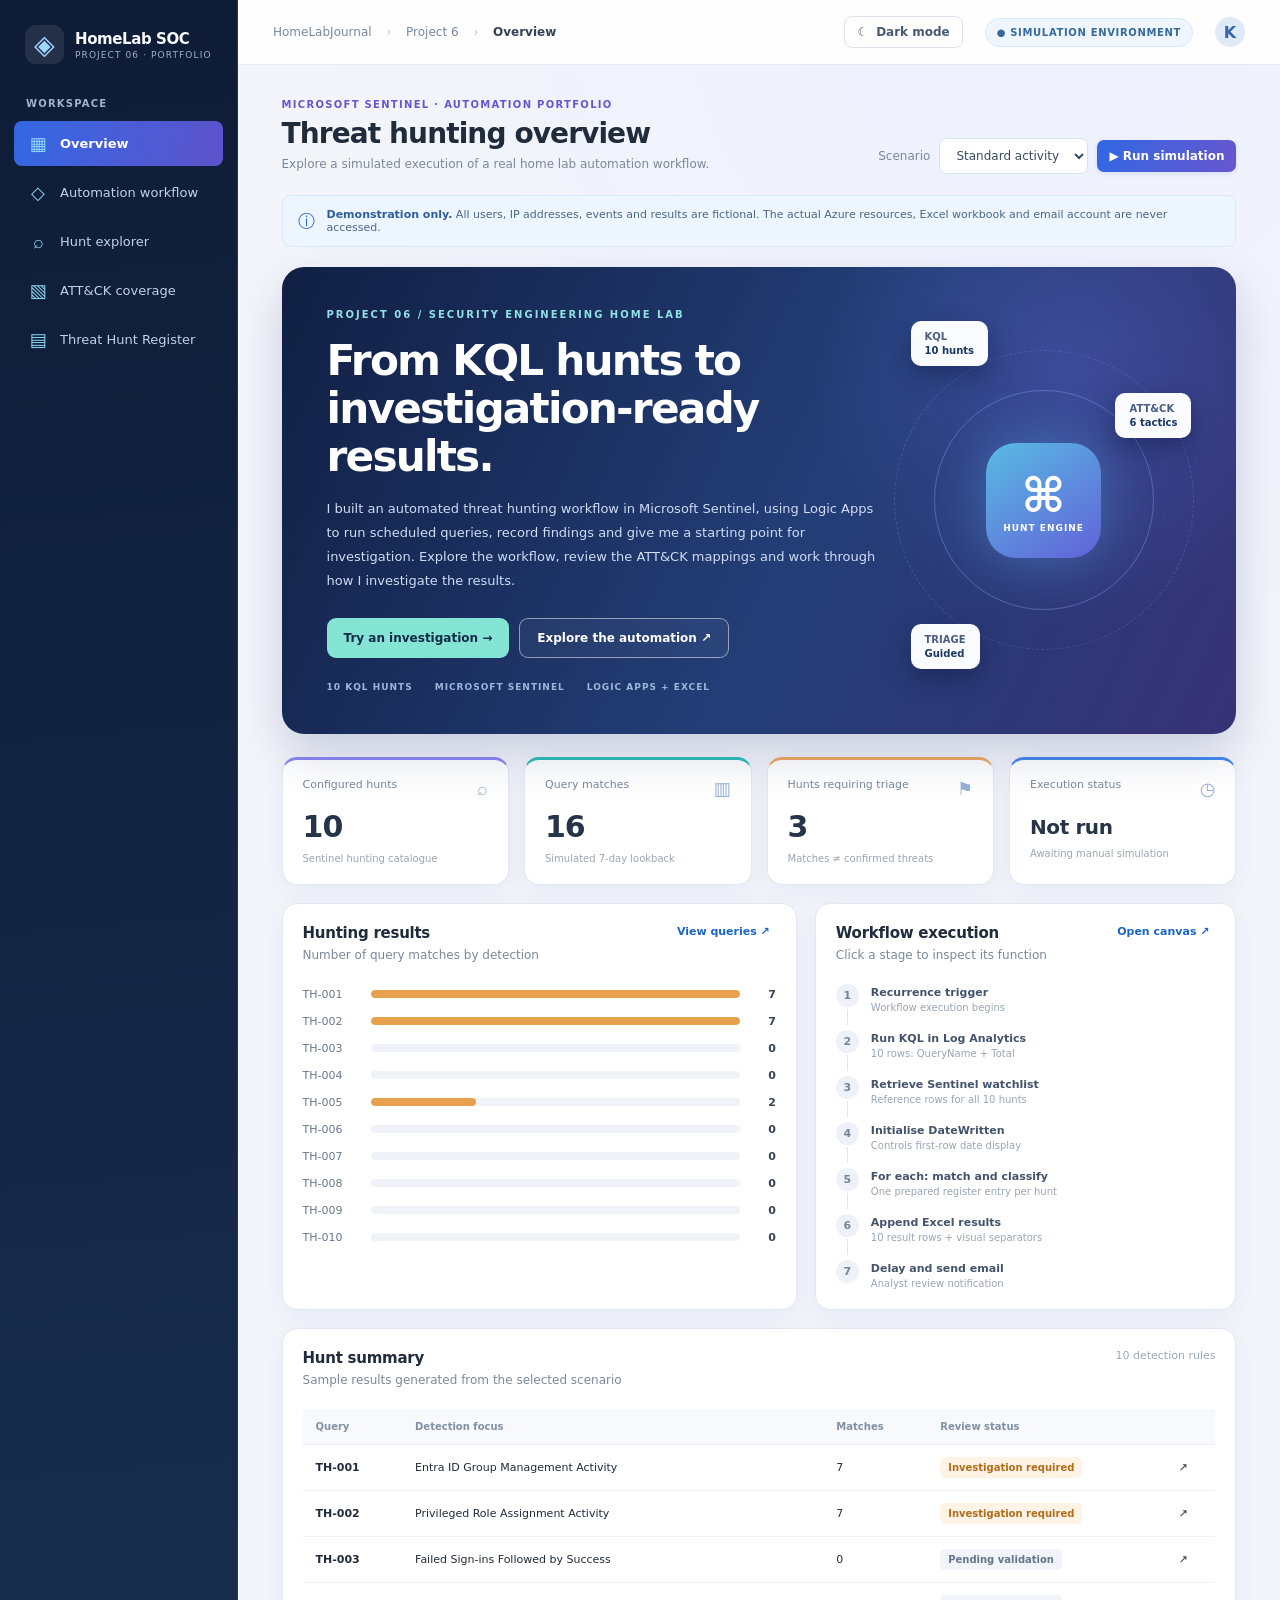
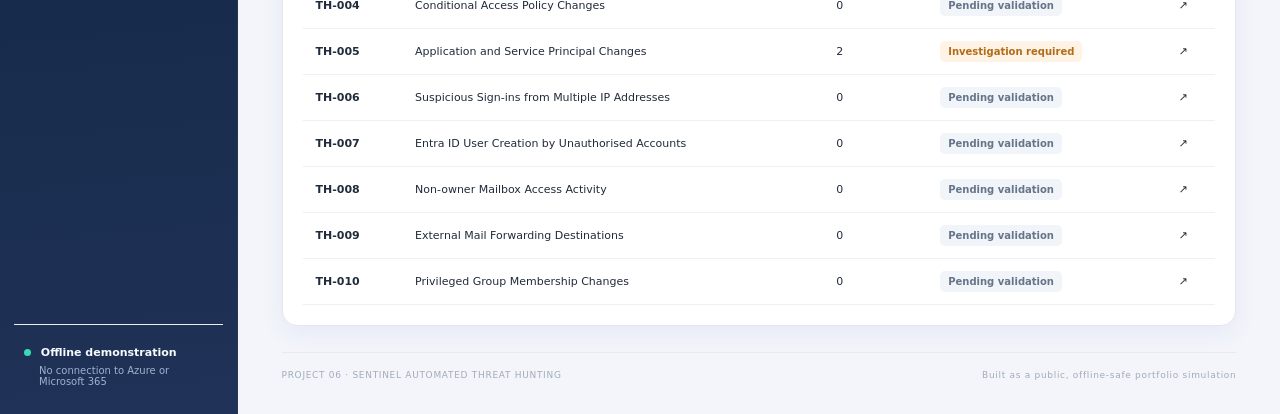
==== commit 6ed5fb94: "Connect investigation dialogue to website." ====
--- a/index.html
+++ b/index.html
@@ -12,4 +12,5 @@
 <footer>PROJECT 06 · SENTINEL AUTOMATED THREAT HUNTING <span>Built as a public, offline-safe portfolio simulation</span></footer></main></div></div><script src="data/catalog.js"></script>
 <script src="data/walkthroughs.js"></script>
 <script src="data/site-copy.js"></script>
+<script src="data/journey-dialogue.js"></script>
 <script src="app.js"></script></body></html>
--- a/styles.css
+++ b/styles.css
@@ -0,0 +1,54 @@
+:root{font-family:Inter,'Segoe UI',system-ui,-apple-system,sans-serif;color:#202b3b;background:#f5f7fb;font-synthesis:none}*{box-sizing:border-box}body{margin:0}button,select{font:inherit}button{cursor:pointer}.app{min-height:100vh;display:grid;grid-template-columns:238px minmax(0,1fr)}.sidebar{background:#fff;border-right:1px solid #e3e9f1;display:flex;flex-direction:column;padding:23px 14px;min-height:100vh}.brand{display:flex;gap:11px;align-items:center;padding:2px 11px 34px}.brandmark{display:grid;place-items:center;width:39px;height:39px;border-radius:11px;background:#eaf1ff;color:#1763ca;font-size:27px}.brand strong{display:block;font-size:15px;letter-spacing:-.4px}.brand small{display:block;color:#8995a7;font-size:9px;letter-spacing:1.1px;margin-top:2px}.navcaption{font-size:10px;letter-spacing:1.2px;font-weight:700;color:#97a3b3;padding:0 12px 12px}nav{display:grid;gap:4px}.nav{background:none;border:0;border-radius:8px;color:#66758a;display:flex;align-items:center;gap:12px;text-align:left;padding:12px 14px;font-size:13px;font-weight:500}.nav span{font-size:18px;width:20px;text-align:center}.nav:hover{background:#f3f6fb}.nav.active{background:#eaf2ff;color:#135dc4;font-weight:700}.sidebar-foot{margin-top:auto;border-top:1px solid #e9edf3;padding:21px 10px 4px;font-size:11px;font-weight:600;color:#536277}.sidebar-foot small{display:block;color:#9aa5b4;font-size:10px;font-weight:400;margin:6px 0 0 15px}.status-dot{display:inline-block;width:7px;height:7px;border-radius:50%;background:#28a978;margin-right:6px}.workspace{min-width:0}.topbar{height:65px;border-bottom:1px solid #e5eaf2;background:#fff;display:flex;align-items:center;justify-content:space-between;padding:0 35px;gap:15px}.crumb{font-size:12px;color:#7a879a}.crumb span{margin:0 11px;color:#b7c1cd}.crumb b{color:#344358;font-weight:600}.topright{display:flex;align-items:center;gap:22px}.demo-chip{font-size:10px;font-weight:750;color:#356a9b;letter-spacing:.65px;background:#eff6ff;border:1px solid #d8e9ff;padding:8px 11px;border-radius:20px}.avatar{height:30px;width:30px;display:grid;place-items:center;background:#dfe9f7;color:#3568a8;border-radius:50%;font-weight:700}main{padding:34px clamp(22px,3.4vw,55px);max-width:1650px;margin:auto}.page-head{display:flex;align-items:end;justify-content:space-between;gap:20px;margin-bottom:21px}.eyebrow{font-size:10px;letter-spacing:1.3px;color:#3776c5;font-weight:750;margin-bottom:7px}h1{font-size:28px;letter-spacing:-.9px;margin:0 0 5px;font-weight:730}h2{font-size:15px;letter-spacing:-.25px;margin:0 0 4px;font-weight:720}p{margin:0;color:#7b889a;font-size:12px;line-height:1.6}.head-actions,.filters{display:flex;align-items:center;gap:9px;flex-wrap:wrap}.scenario-label{color:#7b889a;font-size:12px}select,.btn{border:1px solid #dbe3ed;background:#fff;color:#3a4a60;border-radius:7px;padding:9px 12px;font-size:12px}.btn{font-weight:650}.btn.primary{background:#2166c6;border-color:#2166c6;color:white;box-shadow:0 2px 5px #2867bd22}.btn.primary:hover{background:#1457b2}.btn:disabled{opacity:.65;cursor:wait}.btn.ghost:hover{background:#f2f6fc}.notice{display:flex;gap:12px;align-items:center;background:#edf5ff;border:1px solid #d7e8ff;color:#496784;border-radius:8px;padding:12px 15px;font-size:11px;margin-bottom:20px}.notice b{color:#2d5d9d}.notice-icon{font-size:17px;color:#2a70d0}.page{display:none}.page.active{display:block}.metrics{display:grid;grid-template-columns:repeat(4,minmax(0,1fr));gap:15px;margin-bottom:18px}.metric,.panel{background:#fff;border:1px solid #e2e8f0;border-radius:10px;box-shadow:0 2px 8px #23395505}.metric{padding:18px 20px}.metric-top{display:flex;justify-content:space-between;gap:8px;color:#7b899b;font-size:11px}.metric-top span{font-size:18px;color:#96b1d6}.metric strong{display:block;font-size:30px;letter-spacing:-1px;margin:10px 0 3px;color:#263449}.metric small{color:#9ba5b3;font-size:10px}.metric .status-big{font-size:20px;letter-spacing:-.4px;margin-top:16px}.metric .status-big.success{color:#198f65}.columns{display:grid;grid-template-columns:1.1fr .9fr;gap:18px}.panel{padding:20px;min-width:0;margin-bottom:18px}.panelhead{display:flex;align-items:start;justify-content:space-between;gap:16px;margin-bottom:19px}.link-btn{border:0;background:none;color:#1c65c3;font-size:11px;font-weight:700;white-space:nowrap}.minor{font-size:11px;color:#9ca8b6}.bars{display:grid;gap:14px;padding:4px 0}.bar{display:grid;grid-template-columns:56px 1fr 24px;align-items:center;gap:12px;font-size:11px;color:#68778c}.track{height:8px;border-radius:9px;background:#eff3f8;overflow:hidden}.fill{height:100%;background:#4a8bdc;border-radius:9px;transition:width .4s}.fill.hot{background:#e7a04c}.bar b{text-align:right;color:#354358}.mini-steps{display:grid;gap:0}.mini-step{display:flex;gap:12px;align-items:start;border:0;background:none;text-align:left;padding:0 0 17px;width:100%;color:#43536a}.mini-step:last-child{padding-bottom:0}.step-mark{display:grid;place-items:center;border-radius:50%;height:23px;min-width:23px;background:#eef2f8;color:#70849d;font-size:11px;font-weight:750;position:relative}.mini-step:not(:last-child) .step-mark:after{content:'';position:absolute;top:25px;height:16px;width:1px;background:#dce5f0}.mini-step.done .step-mark{background:#e4f6ed;color:#198f65}.mini-step.active .step-mark{background:#e4efff;color:#1f66c8}.mini-step strong{display:block;font-size:11px;margin-top:2px}.mini-step small{display:block;font-size:10px;color:#99a5b5;margin-top:3px}.table-scroll{overflow:auto}table{border-collapse:collapse;width:100%;font-size:11px;white-space:nowrap;text-align:left}th{background:#f7f9fc;color:#8290a3;font-size:10px;font-weight:700}th,td{padding:12px 13px;border-bottom:1px solid #edf0f5}tbody tr:hover{background:#f8fbff}.clickrow{cursor:pointer}.tag{display:inline-flex;align-items:center;border-radius:5px;padding:5px 8px;background:#e9f4ee;color:#29865d;font-size:10px;font-weight:650}.tag.warn{background:#fff3e6;color:#b16c19}.tag.muted{background:#f1f4f8;color:#65758a}.workflow-layout{display:grid;grid-template-columns:minmax(0,1.6fr) minmax(270px,.75fr);gap:18px}.canvas{background:#f9fbfe;border:1px solid #e8edf5;border-radius:9px;padding:20px;min-height:530px}.canvas-caption{text-align:center;font-size:9px;letter-spacing:.8px;font-weight:700;color:#9aa8b9;margin-bottom:18px}.canvas-caption span{margin:0 7px;color:#aac4e9}.flow{display:grid;justify-items:center;gap:0;max-width:640px;margin:auto}.node{display:flex;align-items:center;text-align:left;gap:12px;width:min(100%,460px);border:1px solid #dce5f0;background:white;border-radius:9px;padding:12px 15px;box-shadow:0 2px 6px #2b52700a;color:#42536a}.node:hover,.node.selected{border-color:#73a7ea;background:#f5f9ff}.node.complete{border-left:3px solid #25a373}.node.active-run{border-left:3px solid #286dd0;background:#edf5ff}.node-icon{display:grid;place-items:center;background:#edf4ff;color:#2d70c6;border-radius:7px;min-width:34px;height:34px;font-size:16px}.node strong{display:block;font-size:11px}.node small{display:block;color:#93a0b0;font-size:10px;margin-top:2px}.node-state{margin-left:auto;color:#9dacbe;font-size:12px}.node.complete .node-state{color:#2aa373}.connector{height:18px;width:1px;background:#bdd1eb;position:relative}.connector:after{content:'⌄';position:absolute;top:4px;left:-4px;color:#8da9cd;font-size:12px}.inspector{align-self:start}.inspector h3{font-size:17px;margin:0 0 10px}.inspector p{font-size:12px;margin-bottom:18px}.inspector dl{display:grid;gap:12px;margin:0}.inspector dt{color:#94a1b1;font-size:10px;font-weight:700;text-transform:uppercase;letter-spacing:.5px}.inspector dd{font-size:12px;margin:3px 0 0;line-height:1.6;color:#3c4d61}.inspector-note{margin-top:24px;padding:12px;border-radius:7px;background:#f6f9fd;color:#8190a3;font-size:11px;line-height:1.6}.log{background:#f8fafc;border:1px solid #e8edf3;border-radius:7px;padding:14px;font:11px/1.9 Consolas,monospace;color:#62738a;min-height:60px;max-height:230px;overflow:auto}.log .ok{color:#168860}.log .info{color:#286cc5}.explorer-grid{display:grid;grid-template-columns:310px minmax(0,1fr);gap:18px}.hunt-list{display:grid;gap:5px}.hunt-item{display:flex;align-items:center;justify-content:space-between;gap:10px;background:white;border:1px solid transparent;border-radius:7px;padding:10px 12px;text-align:left;color:#42536a}.hunt-item:hover,.hunt-item.active{background:#edf5ff;border-color:#d6e7ff}.hunt-item strong{font-size:11px}.hunt-item small{display:block;color:#9aa6b5;font-size:10px;margin-top:4px}.hunt-item .count{font-size:11px;color:#8b98a9}.explorer-main{min-width:0}.codebar{display:flex;justify-content:space-between;gap:10px;background:#eef2f7;border:1px solid #e3e8f0;border-radius:7px 7px 0 0;padding:9px 13px;color:#697d95;font-size:10px}.codebar span:last-child{color:#9aa7b7}pre{margin:0;background:#182638;color:#c5d8ee;padding:18px;border-radius:0 0 7px 7px;white-space:pre-wrap;word-break:break-word;font:12px/1.8 Consolas,'Courier New',monospace;max-height:350px;overflow:auto}.empty{padding:24px 4px;color:#8b9aab;font-size:12px}.table-footer{padding-top:15px;color:#9aa6b5;font-size:10px}footer{border-top:1px solid #e5eaf1;margin-top:26px;padding-top:17px;display:flex;justify-content:space-between;gap:12px;color:#a0abba;font-size:9px;letter-spacing:.7px}@media(max-width:1200px){.metrics{grid-template-columns:repeat(2,minmax(0,1fr))}.workflow-layout{grid-template-columns:1fr}.inspector{align-self:auto}}@media(max-width:980px){.columns,.explorer-grid{grid-template-columns:1fr}.sidebar{width:210px}.app{grid-template-columns:210px minmax(0,1fr)}}@media(max-width:680px){.app{display:block}.sidebar{min-height:0;width:auto;padding:12px}.brand{padding:0 4px 10px}.sidebar nav{display:flex;overflow:auto}.nav{white-space:nowrap}.navcaption,.sidebar-foot{display:none}.topbar{padding:0 16px;height:50px}.demo-chip{font-size:8px}.avatar{display:none}main{padding:20px 12px}.page-head{align-items:start;flex-direction:column}.metrics{gap:9px}.metric{padding:13px}.panel{padding:13px}.panelhead{flex-wrap:wrap}.canvas{padding:10px;min-height:0}.node{padding:9px}footer{flex-direction:column}}
+
+/* Light / dark theme: understated Fluent-inspired palette */
+.theme-toggle{display:inline-flex;align-items:center;justify-content:center;gap:8px;border:1px solid #dbe3ed;background:#fff;color:#455a76;border-radius:8px;padding:8px 12px;font-size:12px;font-weight:600;white-space:nowrap;cursor:pointer}
+.theme-toggle:hover{background:#f2f6fc}
+html[data-theme="dark"]{color-scheme:dark;color:#e3eaf4;background:#101923}
+html[data-theme="dark"] body{background:#101923}
+html[data-theme="dark"] .sidebar,html[data-theme="dark"] .topbar,html[data-theme="dark"] .metric,html[data-theme="dark"] .panel{background:#182432;border-color:#2b3b4e;box-shadow:none}
+html[data-theme="dark"] .sidebar-foot,html[data-theme="dark"] footer{border-color:#2b3b4e}
+html[data-theme="dark"] .brandmark,html[data-theme="dark"] .nav.active,html[data-theme="dark"] .node-icon{background:#233c5b;color:#a8cbff}
+html[data-theme="dark"] .nav{color:#acbbcd}
+html[data-theme="dark"] .nav:hover,html[data-theme="dark"] .btn.ghost:hover{background:#223449}
+html[data-theme="dark"] .nav.active{color:#c1dcff}
+html[data-theme="dark"] .crumb,html[data-theme="dark"] .scenario-label,html[data-theme="dark"] p,html[data-theme="dark"] .metric-top,html[data-theme="dark"] .bar,html[data-theme="dark"] .minor,html[data-theme="dark"] .node small,html[data-theme="dark"] .mini-step small,html[data-theme="dark"] .hunt-item small{color:#a5b5c9}
+html[data-theme="dark"] .crumb b,html[data-theme="dark"] .metric strong,html[data-theme="dark"] .bar b,html[data-theme="dark"] .inspector dd{color:#e3eaf4}
+html[data-theme="dark"] .demo-chip,html[data-theme="dark"] .notice{background:#1b3148;border-color:#315273;color:#b6d6fa}
+html[data-theme="dark"] .notice b{color:#d4e8ff}
+html[data-theme="dark"] select,html[data-theme="dark"] .btn:not(.primary),html[data-theme="dark"] .theme-toggle{background:#202e40;border-color:#38506a;color:#e2ebf7}
+html[data-theme="dark"] .theme-toggle:hover{background:#2b4058}
+html[data-theme="dark"] .avatar{background:#2b4566;color:#d1e6ff}
+html[data-theme="dark"] .canvas,html[data-theme="dark"] .log,html[data-theme="dark"] .inspector-note{background:#141f2d;border-color:#2c4057;color:#b5c6da}
+html[data-theme="dark"] .node,html[data-theme="dark"] .hunt-item{background:#202e40;border-color:#35475c;color:#e3eaf4}
+html[data-theme="dark"] .node:hover,html[data-theme="dark"] .node.selected,html[data-theme="dark"] .hunt-item:hover,html[data-theme="dark"] .hunt-item.active,html[data-theme="dark"] .node.active-run{background:#263e59;border-color:#4e83bf}
+html[data-theme="dark"] .step-mark,html[data-theme="dark"] .tag.muted,html[data-theme="dark"] .codebar{background:#283a50;color:#c1d3e8;border-color:#364d67}
+html[data-theme="dark"] .tag{background:#1c3b33;color:#9de2bd}
+html[data-theme="dark"] .tag.warn{background:#493724;color:#ffd096}
+html[data-theme="dark"] .track{background:#2c4058}
+html[data-theme="dark"] th{background:#233348;color:#c0d0e3}
+html[data-theme="dark"] th,html[data-theme="dark"] td{border-color:#304256}
+html[data-theme="dark"] tbody tr:hover{background:#22364b}
+html[data-theme="dark"] .inspector dt,html[data-theme="dark"] .table-footer{color:#9badc3}
+html[data-theme="dark"] .codebar{border-color:#354b64}
+html[data-theme="dark"] pre{background:#0e1825}
+@media(max-width:680px){.topright{gap:6px}.theme-toggle{padding:6px 9px}.theme-toggle span{display:none}}
+
+/* MITRE coverage view */
+.coverage-layout{display:grid;grid-template-columns:minmax(0,1.65fr) minmax(285px,1fr);gap:16px;margin-bottom:16px}
+.coverage-metrics{margin-bottom:16px}.coverage-matrix{padding:6px 18px 18px}.cov-legend{display:flex;gap:16px;flex-wrap:wrap;padding:12px 18px;font-size:12px;color:var(--muted,#64748b)}.cov-legend span{display:flex;align-items:center;gap:6px}.cov-dot{height:10px;width:10px;border-radius:3px;background:#a8b8cf}.cov-dot.reviewed{background:#287cbb}.cov-dot.candidate{background:#b1bfd1}.cov-dot.empty{background:transparent;border:1px solid #a8b8cf}.cov-tactic{padding:14px 0;border-top:1px solid var(--line,#e4e9f0)}.cov-tactic-head{display:flex;align-items:center;justify-content:space-between;gap:8px;margin-bottom:10px}.cov-tactic-head strong{font-size:13px}.cov-tactic-head small,.cov-none{color:var(--muted,#64748b);font-size:12px}.cov-chips{display:flex;gap:8px;flex-wrap:wrap}.cov-chip{font:inherit;cursor:pointer;text-align:left;display:flex;flex-direction:column;gap:3px;border-radius:8px;padding:10px;min-width:132px;max-width:180px;flex:1;border:1px solid #bdcce0;background:#f2f6fc;color:#244563}.cov-chip.reviewed{background:#e6f2ff;border-color:#9fc8f1}.cov-chip.selected{outline:2px solid #347cbd;outline-offset:1px}.cov-chip b{font-size:12px}.cov-chip span{font-size:11px;line-height:1.3}.cov-chip small{font-size:10px;opacity:.8}.cov-detail{padding:20px}.cov-detail h3{font-size:22px;margin:8px 0}.cov-detail p{font-size:13px;line-height:1.5}.cov-detail a{color:#287cbb}.cov-detail-stat{font-weight:600;font-size:13px;margin:18px 0 12px}.cov-hunt{display:flex;flex-direction:column;text-align:left;gap:6px;width:100%;font:inherit;padding:12px;border-radius:8px;border:1px solid var(--line,#e4e9f0);background:transparent;color:inherit;margin-bottom:8px;cursor:pointer}.cov-hunt:hover{border-color:#5792c4}.cov-hunt span{font-size:12px;line-height:1.4}.cov-hunt small{font-size:11px;color:var(--muted,#64748b);line-height:1.4}.cov-inspector{align-self:start}html[data-theme="dark"] .cov-chip{background:#263449;color:#d9e7f8;border-color:#475c75}html[data-theme="dark"] .cov-chip.reviewed{background:#1c425c;border-color:#4685b7}html[data-theme="dark"] .cov-chip.selected{outline-color:#75b7ee}html[data-theme="dark"] .cov-detail a{color:#8bc7ff}@media(max-width:950px){.coverage-layout{grid-template-columns:1fr}}@media(max-width:600px){.cov-chip{min-width:110px}}
+
+/* V5 investigation experience */
+.journey-panel{margin-bottom:18px}.journey-intro{display:flex;align-items:center;justify-content:space-between;gap:18px;background:var(--soft,#f2f6fc);border:1px solid var(--line,#dce5f0);padding:18px;border-radius:12px;margin:16px 0}.journey-intro p{font-size:13px;margin:6px 0 0}.journey-app{min-height:130px}.journey-empty{padding:28px;text-align:center;border:1px dashed #a6b7cd;border-radius:10px;color:var(--muted,#687b91)}.journey-progress{display:flex;gap:5px;margin:18px 0}.journey-progress span{height:6px;flex:1;background:#dce5f0;border-radius:8px}.journey-progress span.passed{background:#3277c8}.journey-progress span.current{background:#74a7e7}.journey-stage{padding:18px;border:1px solid var(--line,#dce5f0);border-radius:12px}.journey-kicker{font-size:11px;text-transform:uppercase;letter-spacing:.08em;color:#3c7fca;font-weight:800}.journey-stage h3{margin:7px 0 8px;font-size:20px}.journey-stage p{line-height:1.65}.journey-hint{background:#eaf3ff;color:#194a7d;border-left:3px solid #3277c8;padding:12px 14px;margin:15px 0;border-radius:6px;font-size:13px}.journey-actions{display:flex;flex-wrap:wrap;gap:9px;margin-top:16px}.journey-actions button{cursor:pointer;border:1px solid #b9cde6;border-radius:8px;background:#fff;color:#1c497a;padding:10px 14px;font-weight:650}.journey-actions button.primary{background:#246bc1;color:white;border-color:#246bc1}.journey-actions button:disabled{opacity:.45;cursor:not-allowed}.journey-actions button:hover:not(:disabled){filter:brightness(.95)}.journey-table{width:100%;border-collapse:collapse;font-size:12px;margin-top:12px}.journey-table th,.journey-table td{padding:10px;border-bottom:1px solid #dce5f0;text-align:left}.journey-table th{background:#f2f6fc;color:#294b70}.journey-table button{background:#eaf3ff;border:1px solid #a9c8f2;color:#195a9d;border-radius:5px;padding:6px 9px;cursor:pointer}.journey-detail{background:#f5f8fc;border:1px solid #d5e0ed;border-radius:9px;padding:14px;margin-top:12px}.journey-detail dl{display:grid;grid-template-columns:130px 1fr;gap:7px;font-size:13px}.journey-detail dt{color:#536c87}.journey-detail dd{margin:0;overflow-wrap:anywhere}.journey-code{white-space:pre-wrap;overflow-wrap:anywhere;background:#17283d;color:#e5f2ff;padding:16px;border-radius:8px;font-size:12px;line-height:1.65}.journey-result{border-left:4px solid #3277c8;padding:14px;background:#f0f6ff;margin-top:12px}.journey-result.success{border-left-color:#24815a;background:#edf8f2}.journey-choice{display:grid;gap:8px;margin-top:12px}.journey-choice button{text-align:left;background:#fff;color:#263f5b;border:1px solid #b7c9df;padding:13px;border-radius:9px;cursor:pointer}.journey-choice button:hover{border-color:#3277c8;background:#edf5ff}.journey-tiny{font-size:12px;color:#657c96}.donut{position:relative;min-width:215px;min-height:215px;isolation:isolate}.donut-center{position:absolute;inset:35px;background:#fff;border-radius:50%;display:flex;flex-direction:column;align-items:center;justify-content:center;text-align:center;padding:18px;z-index:2}.donut-center strong{font-size:40px;line-height:1.15;color:#193a60}.donut-center small{font-size:11px;line-height:1.4;color:#415d7c;max-width:125px}.tactic-legend button{border:1px solid #cddbec!important;border-radius:9px!important}.tactic-legend button:first-child{border-color:#2c73c9!important}.journey-panel .eyebrow{color:#3476bf}
+html[data-theme="dark"] .journey-intro,html[data-theme="dark"] .journey-detail{background:#1b2a3e;color:#dce8f7;border-color:#39516c}html[data-theme="dark"] .journey-stage{border-color:#39516c}html[data-theme="dark"] .journey-hint,html[data-theme="dark"] .journey-result{background:#203c5b;color:#e2edfb}html[data-theme="dark"] .journey-result.success{background:#193d33}html[data-theme="dark"] .journey-table th{background:#1c3149;color:#e2edfb}html[data-theme="dark"] .journey-table td{border-color:#39516c}html[data-theme="dark"] .journey-actions button:not(.primary),html[data-theme="dark"] .journey-choice button{background:#1d3149;color:#e2edfb;border-color:#4c6a8a}html[data-theme="dark"] .donut-center{background:#17263a}html[data-theme="dark"] .donut-center strong{color:#e9f3ff}html[data-theme="dark"] .donut-center small{color:#bfd1e8}
+@media(max-width:720px){.journey-intro{flex-direction:column;align-items:stretch}.journey-detail dl{grid-template-columns:1fr}.journey-table{font-size:10px}.journey-table th,.journey-table td{padding:5px}}
+
+/* V6 visual refresh */
+:root{--accent:#3267df}body{background:radial-gradient(circle at 80% 0%,#eef0ff 0,transparent 32%),#f3f5fb}.sidebar{background:linear-gradient(175deg,#0e1c36,#172c4d 80%,#203257);border-color:#243955}.brand strong,.sidebar-foot{color:#f7faff}.brand small,.sidebar-foot small,.navcaption{color:#9eb2d1}.nav{color:#c1d1e8}.nav:hover{background:#ffffff15}.nav.active{background:linear-gradient(100deg,#3467e3,#5d53cb);color:white}.brandmark{background:#ffffff17;color:#9fd6ff}.status-dot{background:#38d9b3}.topbar{background:#ffffffed}.panel,.metric{border-radius:15px;box-shadow:0 7px 25px #193c7910}.metric{border-top:3px solid #8c87f1}.metric:nth-child(2){border-top-color:#2cbdb7}.metric:nth-child(3){border-top-color:#edaa63}.metric:nth-child(4){border-top-color:#4489ec}.btn.primary{background:linear-gradient(110deg,#3268e3,#6756cf);border:0}.eyebrow{color:#6756cf}.portfolio-hero{position:relative;isolation:isolate;overflow:hidden;min-height:335px;border-radius:22px;background:linear-gradient(115deg,#111f43,#233e77 55%,#373276);display:grid;grid-template-columns:minmax(0,1.3fr) minmax(270px,.7fr);gap:20px;margin-bottom:23px;padding:42px 45px;color:white;box-shadow:0 20px 45px #192b6330}.hero-glow{position:absolute;z-index:-1;right:-100px;top:-160px;width:530px;height:530px;border-radius:50%;background:radial-gradient(circle,#6570df55,transparent 68%)}.hero-label{font-size:10px;letter-spacing:2px;color:#8fe1e5;font-weight:800}.portfolio-hero h2{font-size:clamp(28px,3.3vw,47px);line-height:1.13;letter-spacing:-1.8px;margin:17px 0}.portfolio-hero em{font-style:normal;color:#8de8dc}.portfolio-hero p{max-width:630px;color:#d1dcf4;font-size:13px;line-height:1.85}.hero-actions{display:flex;gap:10px;flex-wrap:wrap;margin:24px 0}.hero-btn,.hero-outline{border-radius:9px;padding:12px 17px;font-size:12px;font-weight:750}.hero-btn{border:0;background:#85e5d5;color:#112a48}.hero-outline{border:1px solid #ffffff80;background:#ffffff0b;color:white}.hero-foot{display:flex;gap:22px;flex-wrap:wrap;color:#9db6db;font-size:9px;font-weight:750;letter-spacing:1px}.hero-visual{position:relative;min-height:240px;display:grid;place-items:center}.hero-orbit{position:absolute;width:220px;height:220px;border:1px solid #8ea9ff60;border-radius:50%}.orbit-two{width:300px;height:300px;border-style:dashed;opacity:.65}.hero-center{height:115px;width:115px;border-radius:30px;background:linear-gradient(145deg,#59bce3,#6261d8);box-shadow:0 0 55px #56bdf85e;display:flex;flex-direction:column;justify-content:center;align-items:center;font-size:48px;font-weight:700}.hero-center small{font-size:9px;letter-spacing:1px}.hero-node{position:absolute;padding:10px 14px;border-radius:10px;background:#f9fbff;color:#4b5c7e;box-shadow:0 10px 25px #0a163766;font-size:10px;font-weight:700}.hero-node b{display:block;color:#1b3766;margin-top:3px}.node-a{top:3%;left:5%}.node-b{right:0;top:22%}.node-c{left:5%;bottom:6%}#tacticDonut{width:290px!important;height:290px!important;min-width:290px!important;min-height:290px!important;border-radius:50%;position:relative}#tacticDonut:after{content:'';position:absolute;inset:40px;border-radius:50%;background:#fff}#tacticDonut>*,#tacticDonut .donut-center{position:relative;z-index:1}#tacticDonut .donut-center{background:#fff!important;border-radius:50%;padding:15px!important;min-width:150px;min-height:130px;display:flex;flex-direction:column;justify-content:center;align-items:center}#tacticDonut .donut-center strong{font-size:36px!important}#tacticDonut .donut-center small{font-size:11px!important;line-height:1.5;text-align:center;max-width:145px}#coverage .panel{border-top:3px solid #7069db}.journey-stage{border-radius:15px!important}.journey-hint{border-left:4px solid #50a6df!important}.journey-result{border-radius:10px}.nav span{color:#8ed6f3} @media(max-width:900px){.portfolio-hero{grid-template-columns:1fr}.hero-visual{display:none}}@media(max-width:680px){.portfolio-hero{padding:28px 23px}#tacticDonut{width:235px!important;height:235px!important;min-width:235px!important;min-height:235px!important}#tacticDonut:after{inset:34px}}
+html[data-theme="dark"] .sidebar{background:linear-gradient(175deg,#0b1528,#1b2750)}html[data-theme="dark"] .portfolio-hero{background:linear-gradient(115deg,#0e1935,#293e76 55%,#443477)}html[data-theme="dark"] #tacticDonut:after,html[data-theme="dark"] #tacticDonut .donut-center{background:#1b2637!important}
+.sample-event-row{cursor:pointer}.sample-event-row:hover td{background:#eaf3ff}html[data-theme="dark"] .sample-event-row:hover td{background:#253e5b}.sample-event-row:focus-visible{outline:2px solid #367de0;outline-offset:-2px}.journey-detail dd{line-height:1.5}
+
+
+
+.enrich-grid{display:grid;grid-template-columns:minmax(320px,390px) minmax(0,1fr);gap:36px;align-items:center}.donut{width:min(100%,330px);aspect-ratio:1;height:auto;border-radius:50%;display:grid;place-items:center;margin:auto;position:relative;background:conic-gradient(#2c73c9 0 50%,#e2e8f0 50% 100%)}.donut:before{content:'';position:absolute;inset:52px;border-radius:50%;background:var(--card-bg,#fff)}.donut-center{position:relative;text-align:center}.donut-center strong{display:block;font-size:56px;line-height:1.1}.donut-center small{display:block;font-size:13px;color:#8090a0;max-width:160px;line-height:1.4;margin:6px auto 0}.tactic-legend{display:grid;gap:9px}.tactic-legend button{border:1px solid #e1e7ee;border-radius:8px;background:transparent;text-align:left;padding:10px;color:inherit}.tactic-legend button:hover{border-color:#4a8bdc}.tactic-legend b{float:right}.guide-step{padding:14px;border:1px solid #e1e8f1;border-radius:9px;margin:10px 0}.guide-step strong{display:block;margin-bottom:6px;font-size:13px}.guide-step p{font-size:12px}.guide-actions{display:flex;gap:8px;flex-wrap:wrap;margin:12px 0}.guide-actions button{border:1px solid #b9cfe9;background:#edf5ff;color:#205ca3;padding:8px 12px;border-radius:6px;font-size:11px}.guide-code{white-space:pre-wrap;max-height:270px;overflow:auto}.guide-note{font-size:11px;padding:12px;background:#edf5ff;border-radius:8px;color:#486785;margin:12px 0}.guide-table{width:100%;overflow:auto}.guide-meta{display:grid;grid-template-columns:repeat(2,1fr);gap:9px}.guide-meta div{background:#f4f7fb;border-radius:8px;padding:12px;font-size:11px}.guide-meta b{display:block;margin-bottom:5px}.full-link{display:inline-block;margin-top:10px;color:#2369c3;font-size:12px}.pill{font-size:10px;border:1px solid #dbe4ef;border-radius:15px;padding:5px 9px}@media(max-width:850px){.enrich-grid{grid-template-columns:1fr;gap:22px}.donut{width:min(100%,300px)}}
+html[data-theme=dark] .donut:before{background:#202b3a}html[data-theme=dark] .guide-meta div,html[data-theme=dark] .guide-note{background:#24354b;color:#cad8e8}html[data-theme=dark] .tactic-legend button,html[data-theme=dark] .guide-step{border-color:#405069;color:#d8e3f2}html[data-theme=dark] .guide-actions button{background:#233b5a;color:#d8eaff}
+
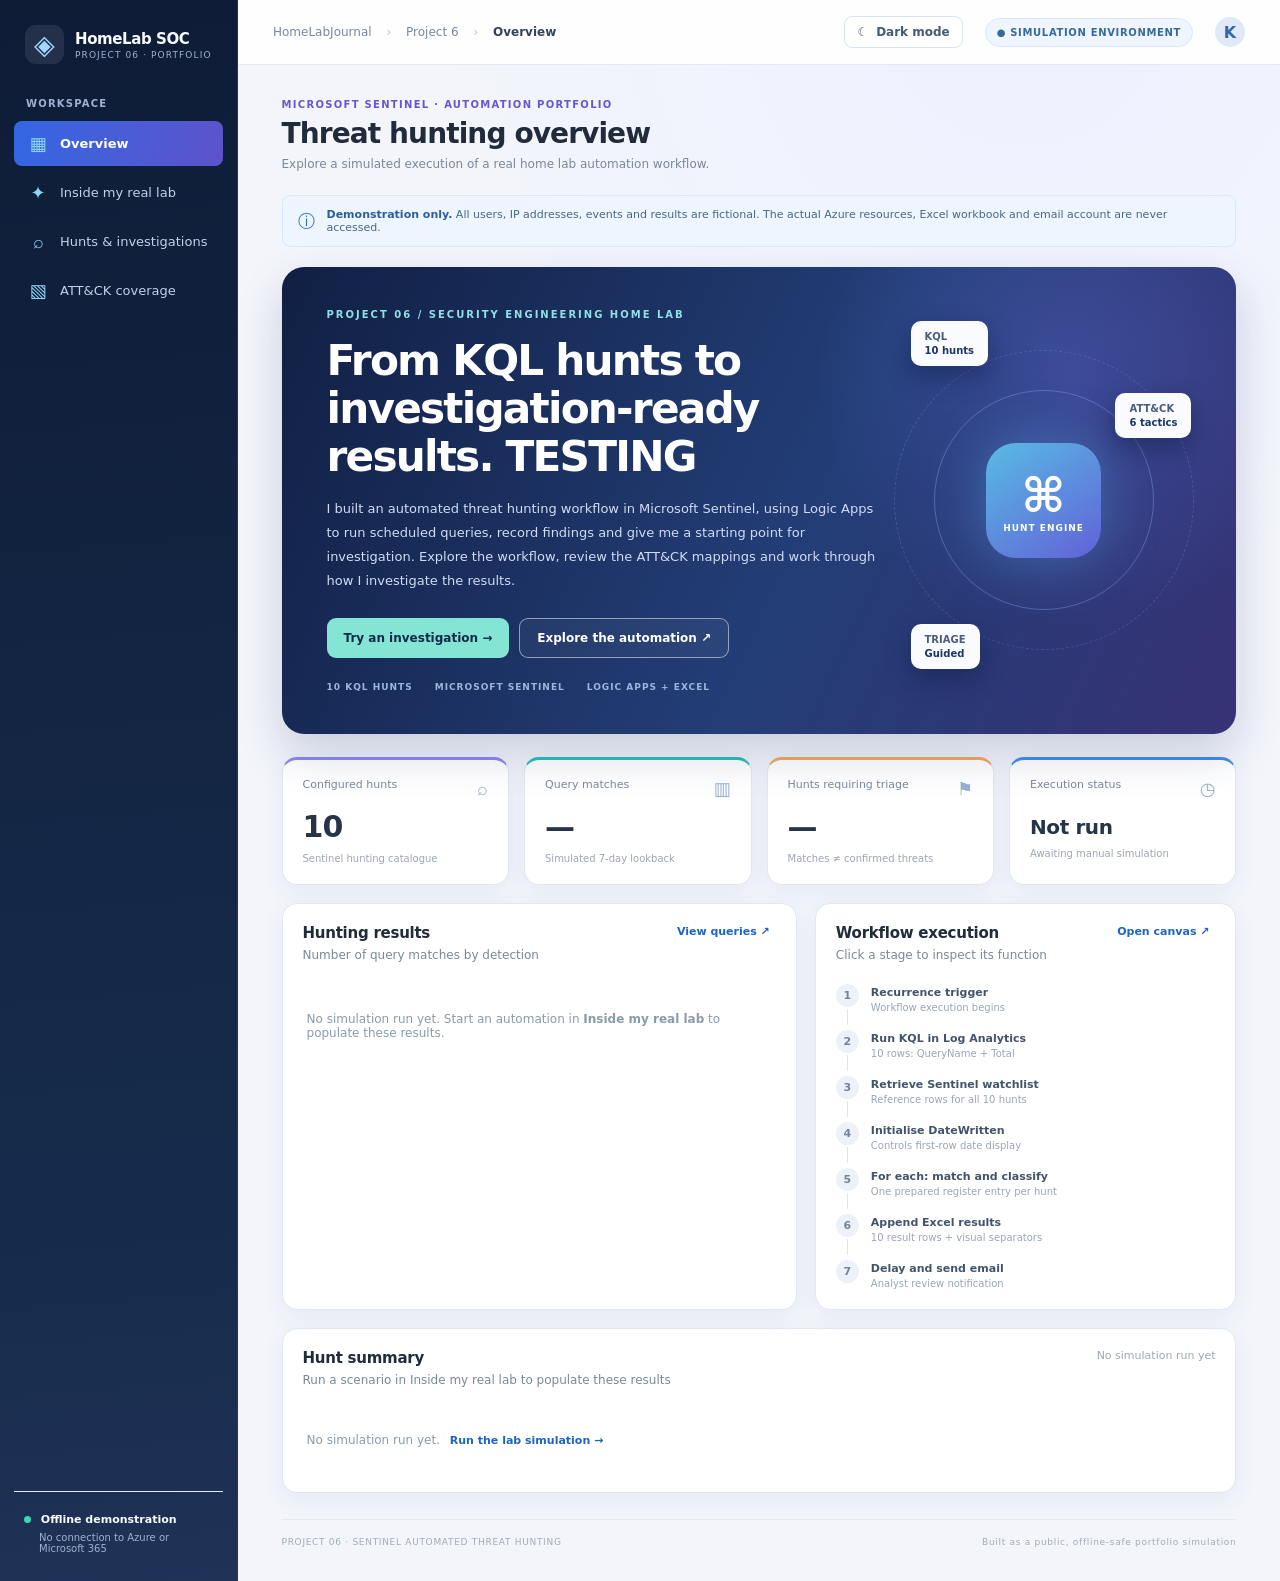
==== commit 2d281a53: "Publish interactive threat hunting simulator V16" ====
--- a/index.html
+++ b/index.html
@@ -1,11 +1,32 @@
 <!DOCTYPE html>
 <html lang="en"><head><meta charset="utf-8"/><meta content="width=device-width,initial-scale=1" name="viewport"/><meta content="light dark" name="color-scheme"/><title>Threat Hunting | HomeLab SOC</title><link rel="stylesheet" href="styles.css"/></head><body>
-<div class="app"><aside class="sidebar"><div class="brand"><span class="brandmark">◈</span><div><strong>HomeLab SOC</strong><small>PROJECT 06 · PORTFOLIO</small></div></div><div class="navcaption">WORKSPACE</div><nav><button class="nav active" data-page="overview"><span>▦</span> Overview</button><button class="nav" data-page="workflow"><span>◇</span> Automation workflow</button><button class="nav" data-page="explorer"><span>⌕</span> Hunt explorer</button><button class="nav" data-page="coverage"><span>▧</span> ATT&amp;CK coverage</button><button class="nav" data-page="register"><span>▤</span> Threat Hunt Register</button></nav><div class="sidebar-foot"><span class="status-dot"></span> Offline demonstration<small>No connection to Azure or Microsoft 365</small></div></aside>
-<div class="workspace"><header class="topbar"><div class="crumb">HomeLabJournal <span>›</span> Project 6 <span>›</span> <b id="crumbPage">Overview</b></div><div class="topright"><button aria-label="Switch to dark mode" class="theme-toggle" id="themeToggle" title="Switch theme" type="button">☾ <span>Dark mode</span></button><span class="demo-chip">● SIMULATION ENVIRONMENT</span><div class="avatar">K</div></div></header><main><div class="page-head"><div><div class="eyebrow">MICROSOFT SENTINEL · AUTOMATION PORTFOLIO</div><h1 id="pageTitle">Threat hunting overview</h1><p id="pageSub">Explore a simulated execution of a real home lab automation workflow.</p></div><div class="head-actions"><label class="scenario-label" for="scenario">Scenario</label><select id="scenario"><option value="baseline">Standard activity</option><option value="zero">Zero matches</option><option value="elevated">Elevated activity</option></select><button class="btn primary" id="run">▶ Run simulation</button></div></div>
+<div class="app"><aside class="sidebar"><div class="brand"><span class="brandmark">◈</span><div><strong>HomeLab SOC</strong><small>PROJECT 06 · PORTFOLIO</small></div></div><div class="navcaption">WORKSPACE</div><nav><button class="nav active" data-page="overview"><span>▦</span> Overview</button><button class="nav" data-page="labtour"><span>✦</span> Inside my real lab</button><button class="nav" data-page="explorer"><span>⌕</span> Hunts &amp; investigations</button><button class="nav" data-page="coverage"><span>▧</span> ATT&amp;CK coverage</button></nav><div class="sidebar-foot"><span class="status-dot"></span> Offline demonstration<small>No connection to Azure or Microsoft 365</small></div></aside>
+<div class="workspace"><header class="topbar"><div class="crumb">HomeLabJournal <span>›</span> Project 6 <span>›</span> <b id="crumbPage">Overview</b></div><div class="topright"><button aria-label="Switch to dark mode" class="theme-toggle" id="themeToggle" title="Switch theme" type="button">☾ <span>Dark mode</span></button><span class="demo-chip">● SIMULATION ENVIRONMENT</span><div class="avatar">K</div></div></header><main><div class="page-head"><div><div class="eyebrow">MICROSOFT SENTINEL · AUTOMATION PORTFOLIO</div><h1 id="pageTitle">Threat hunting overview</h1><p id="pageSub">Explore a simulated execution of a real home lab automation workflow.</p></div><div class="head-actions legacy-controls" hidden aria-hidden="true"><label class="scenario-label" for="scenario">Scenario</label><select id="scenario"><option value="baseline">Standard activity</option><option value="zero">Zero matches</option><option value="elevated">Elevated activity</option></select><button class="btn primary" id="run">▶ Run simulation</button></div></div>
 <div class="notice"><span class="notice-icon">ⓘ</span><span><b>Demonstration only.</b> All users, IP addresses, events and results are fictional. The actual Azure resources, Excel workbook and email account are never accessed.</span></div>
 <section class="page active" id="overview"><div class="portfolio-hero"><div class="hero-glow"></div><div class="hero-copy"><div class="hero-label">PROJECT 06 / SECURITY ENGINEERING HOME LAB</div><h2>From KQL hunts to<br><em>investigation-ready</em> results.</h2><p>I built an automated threat hunting workflow in Microsoft Sentinel, using Logic Apps to run scheduled queries, record findings and give me a starting point for investigation. Explore the workflow, review the ATT&CK mappings and work through how I investigate the results.</p><div class="hero-actions"><button class="hero-btn" data-hero-page="explorer">Try an investigation →</button><button class="hero-outline" data-hero-page="workflow">Explore the automation ↗</button></div><div class="hero-foot"><span>10 KQL HUNTS</span><span>MICROSOFT SENTINEL</span><span>LOGIC APPS + EXCEL</span></div></div><div class="hero-visual"><div class="hero-orbit orbit-one"></div><div class="hero-orbit orbit-two"></div><div class="hero-center">⌘<small>HUNT ENGINE</small></div><div class="hero-node node-a">KQL <b>10 hunts</b></div><div class="hero-node node-b">ATT&CK <b>6 tactics</b></div><div class="hero-node node-c">TRIAGE <b>Guided</b></div></div></div><div class="metrics"><div class="metric"><div class="metric-top">Configured hunts <span>⌕</span></div><strong>10</strong><small>Sentinel hunting catalogue</small></div><div class="metric"><div class="metric-top">Query matches <span>▥</span></div><strong id="matches">16</strong><small>Simulated 7-day lookback</small></div><div class="metric"><div class="metric-top">Hunts requiring triage <span>⚑</span></div><strong id="flagged">3</strong><small>Matches ≠ confirmed threats</small></div><div class="metric"><div class="metric-top">Execution status <span>◷</span></div><strong class="status-big" id="executionStatus">Not run</strong><small id="executionTime">Awaiting manual simulation</small></div></div>
 <div class="columns"><article class="panel"><div class="panelhead"><div><h2>Hunting results</h2><p>Number of query matches by detection</p></div><button class="link-btn" data-page="explorer">View queries ↗</button></div><div class="bars" id="bars"></div></article><article class="panel"><div class="panelhead"><div><h2>Workflow execution</h2><p>Click a stage to inspect its function</p></div><button class="link-btn" data-page="workflow">Open canvas ↗</button></div><div class="mini-steps" id="miniSteps"></div></article></div>
-<article class="panel"><div class="panelhead"><div><h2>Hunt summary</h2><p>Sample results generated from the selected scenario</p></div><span class="minor">10 detection rules</span></div><div class="table-scroll" id="summary"></div></article></section>
+<article class="panel"><div class="panelhead"><div><h2>Hunt summary</h2><p>Run a scenario in Inside my real lab to populate these results</p></div><span class="minor" id="summarySource">No simulation run yet</span></div><div class="table-scroll" id="summary"></div></article></section>
+<section class="page" id="labtour"><div class="lab-quickstart"><strong>Start here:</strong> Explore the actual workflow, then run a fictional scenario to watch Sentinel results appear in the Excel register and completion email. <span>Run it again to compare different outcomes.</span></div>
+ <article class="panel lab-intro"><div class="eyebrow">REAL IMPLEMENTATION · GUIDED TECHNICAL TOUR</div><h2>Inside the threat-hunting programme I built</h2><p>My home lab uses Microsoft Sentinel, Log Analytics, Azure Logic Apps, Sentinel watchlists and an Excel Threat Hunt Register. Follow how the components work together, then replay an <strong>offline, fictional example</strong> to see how a scheduled hunt becomes an analyst review task.</p><div class="lab-labels"><span>✓ Architecture based on my implemented lab</span><span>◇ Demonstration data is fictional</span><span>⊘ No access to my Azure tenant</span></div></article>
+ <div class="lab-grid"><article class="panel"><div class="panelhead"><div><h2>Explore the actual workflow</h2><p>Choose a component to see its purpose, inputs, outputs and design considerations</p></div></div><div class="lab-step-list" id="labSteps"></div></article><article class="panel"><div class="panelhead"><div><h2 id="labTitle">Scheduled hunting</h2><p id="labSubtitle">Implementation walkthrough</p></div><span class="tag">Real architecture</span></div><div id="labDetail" class="lab-detail"></div><div class="lab-nav"><button class="btn ghost" id="labPrev">← Previous</button><button class="btn primary" id="labNext">Next component →</button></div></article></div>
+ <article class="panel lab-console">
+  <div class="panelhead"><div><div class="eyebrow">INTERACTIVE · OFFLINE REPLAY</div><h2>Watch the automation run</h2><p>Follow a fictional execution through the real architecture, from Sentinel to the Excel register and completion email.</p></div><span class="tag">Simulated data · real workflow design</span></div>
+  <div class="lab-console-toolbar"><label for="labScenario">Hunting scenario</label><select id="labScenario"><option value="mixed">Identity administration · TH-001, TH-002 &amp; TH-005</option><option value="signin">Suspicious sign-in activity · TH-003 &amp; TH-006</option><option value="mail">Mailbox access &amp; forwarding · TH-008 &amp; TH-009</option><option value="privilege">Privileged group and CA changes · TH-004 &amp; TH-010</option><option value="account">Unexpected account creation · TH-007 &amp; TH-001</option><option value="empty">All ten hunts return zero matches</option></select><button class="btn primary" id="labReplay">▶ Start automation</button><button class="btn ghost" id="labPause" disabled>Ⅱ Pause</button><button class="btn ghost" id="labReset">↺ Reset</button><span class="lab-run-status" id="labRunStatus" role="status" aria-live="polite">Ready to run</span></div>
+  
+  <p class="lab-repeat-hint"><strong>Try multiple runs:</strong> Choose a scenario and press <strong>Start automation</strong> again. Each run adds another block to the register.</p>
+  <p class="lab-repeat-hint"><strong>Compare results:</strong> Click a <strong>bold run date</strong> or use the selector below to view its Hunts, email and execution log.</p>
+  <div class="lab-run-browser"><label for="labRunPicker">Explore a run</label><select id="labRunPicker" disabled><option value="">No completed runs yet</option></select><span id="labViewingRun" aria-live="polite">Run a scenario to explore its results</span></div>
+  
+  <div class="lab-console-grid">
+    <div class="lab-azure-window"><div class="lab-window-head"><span class="lab-window-icon">⬡</span><div><strong>la-automated-threat-hunting-lab</strong><small>Logic Apps · Consumption · UK South</small></div><span class="lab-live-label">DEMO</span></div><div class="lab-window-bar">Logic app designer <span>Read-only interactive recreation</span></div><div class="lab-pipeline" id="labPipeline"></div></div>
+    <div class="lab-data-window"><div class="lab-window-head"><span class="lab-window-icon">▦</span><div><strong>Microsoft Sentinel</strong><small>Hunting + ThreatHunting-ReviewRegister watchlist</small></div></div><div class="lab-data-tabs"><button class="lab-tab active" data-labtab="hunts">Hunts</button><button class="lab-tab" data-labtab="watchlist">Watchlist</button></div><div id="labDataPane" class="lab-data-pane"></div></div>
+  </div>
+  <div class="lab-excel-window"><div class="lab-window-head excel-head"><span class="lab-window-icon">X</span><div><strong>Threat Hunt Register.xlsx</strong><small>Weekly Hunt_Data_Log · fictional sample rows appended as the workflow runs</small></div><span class="lab-sheet-count" id="labRowCount">0 / 10 rows</span></div><div class="lab-excel-toolbar"><span>Home</span><span>Insert</span><span>Data</span><span>Review</span><span>View</span><span class="lab-excel-save" id="labExcelStatus">Waiting for automation</span></div><div class="lab-sheet-scroll"><table class="lab-sheet"><thead><tr><th class="lab-rownum">#</th><th>Week Commencing</th><th>Query Name</th><th>Total Query Matches</th><th>Action Required</th><th>Notes</th><th>Final Status</th><th>Logic Tuning</th><th>Reviewed By</th></tr></thead><tbody id="labExcelRows"><tr class="lab-placeholder"><td colspan="9">Press Start automation to watch results appear in the register…</td></tr></tbody></table></div><div class="lab-sheet-footer">▦ Weekly Hunt_Data_Log <span>Simulated workbook — nothing is written to OneDrive</span></div></div>
+  <div class="lab-bottom-grid"><div class="lab-mail-window"><div class="lab-window-head"><span class="lab-window-icon">✉</span><div><strong>Outlook · Completion notification</strong><small>Fictional email preview</small></div><span id="labMailState" class="lab-mail-state">Not sent</span></div><div id="labMailBody" class="lab-mail-empty">The completion email appears here after all ten hunt rows have been appended.</div></div><div class="lab-event-window"><div class="lab-window-head"><span class="lab-window-icon">☷</span><div><strong>Execution history</strong><small>Step-by-step demonstration log</small></div></div><ol id="labEventLog" class="lab-event-log" aria-live="polite"><li>Waiting for a simulated run.</li></ol></div></div>
+  <p class="lab-console-disclaimer">This is a browser-only animation of the implemented workflow. It does not run Azure Logic Apps, query Sentinel, access the actual watchlists, modify Excel or send email. Event counts, dates and messages are fictional.</p>
+ </article>
+ <article class="panel"><div class="panelhead"><div><h2>Implementation evidence and limitations</h2><p>What was built, and what this public demonstration can and cannot prove</p></div></div><div class="lab-evidence"><div><strong>Implemented in the lab</strong><p>Ten Sentinel hunts, a scheduled/manual Logic App, Log Analytics query execution, Sentinel watchlist reference data, Excel result logging and an email prompting review. The workflow has been run successfully during development.</p></div><div><strong>What is simulated here</strong><p>Counts, identities, event records, workflow progress and register entries on this site are fictional. No live telemetry, credentials, tenant identifiers or original private KQL are published.</p></div><div><strong>What I would improve</strong><p>Test each query against known events, document detection validation, strengthen monitoring and error handling, and move from a lab-friendly Excel register toward a more scalable operational datastore if the programme grows.</p></div></div></article>
+ </section>
 <section class="page" id="workflow"><div class="workflow-layout"><article class="panel"><div class="panelhead"><div><h2>Logic App execution map</h2><p>Representative of <code>la-automated-threat-hunting-lab</code></p></div><span class="minor">Select a node</span></div><div class="canvas"><div class="canvas-caption">RECURRENCE / MANUAL RUN <span>→</span> AGGREGATION <span>→</span> ENRICHMENT <span>→</span> REPORTING</div><div class="flow" id="flow"></div></div></article><article class="panel inspector"><div class="panelhead"><div><h2>Step inspector</h2><p>How each stage works</p></div></div><div id="inspector"></div><div class="inspector-note">The animation runs in your browser. It does not call Azure APIs, execute KQL or send notifications.</div></article></div><article class="panel"><div class="panelhead"><div><h2>Execution log</h2><p>Illustrative workflow events</p></div><span class="tag" id="logStatus">Ready</span></div><div class="log" id="log"><div>Ready to run a simulation.</div></div></article></section>
 <section class="page" id="explorer"><article class="panel journey-panel"><div class="panelhead"><div><div class="eyebrow">MY INVESTIGATION METHOD · INTERACTIVE WALKTHROUGH</div><h2>From a hunt match to an evidence-based decision</h2><p>When a hunt returns matches, I open the underlying logs to see what's actually happened. I work backwards from the scheduled KQL, examine the underlying activity, cross-check the evidence and record my decision.</p></div><span class="pill">Guided simulation · fictional evidence</span></div><div class="journey-intro"><div><strong id="journeyHuntTitle">TH-001 · Group Management</strong><p id="journeyHuntContext">Select a hunt below, then start a guided investigation.</p></div><button class="btn" id="journeyStart">▶ Start investigation</button></div><div class="journey-app" id="journeyApp"><div class="journey-empty">Choose a hunt and select <b>Start investigation</b>. I'll walk you through the evidence and the decisions I'd make in Sentinel.</div></div><div class="guide-note">This is an interactive demonstration, not a live Sentinel session. The records, identities and IP addresses are fictional. Only the TH-001 investigation pattern is based on the KQL and screenshots I've shared; other hunt walkthroughs are illustrative until their exact KQL is reviewed.</div></article><div class="explorer-grid"><article class="panel"><div class="panelhead"><div><h2>Hunting catalogue</h2><p>TH-001 through TH-010</p></div></div><div class="hunt-list" id="huntList"></div></article><div class="explorer-main"><article class="panel"><div class="panelhead"><div><div class="eyebrow" id="huntId">TH-001</div><h2 id="huntName">Entra ID Group Management Activity</h2><p id="huntDescription"></p></div><button class="btn ghost" id="copyKql">Copy KQL</button></div><div class="codebar"><span>⌘   KQL preview</span><span>Illustrative, not the exact original query</span></div><pre id="query"></pre></article><article class="panel"><div class="panelhead"><div><h2>Matching events</h2><p>Fictional investigation data · reserved example IP addresses</p></div><span class="tag" id="eventCount">0 matches</span></div><div class="table-scroll" id="events"></div></article></div></div></section>
 <section class="page" id="coverage"><article class="panel"><div class="panelhead"><div><h2>My ATT&amp;CK mapping overview</h2><p>A simple breakdown of mapped and unmapped tactics. This does not measure detection effectiveness.</p></div><span class="pill">Catalogue snapshot · not live</span></div><div class="enrich-grid" style="grid-template-columns:1fr"><div><div class="tactic-legend" id="tacticLegend"></div><a class="full-link" href="https://attack.mitre.org/matrices/enterprise/" rel="noopener noreferrer" target="_blank">Explore the complete Enterprise ATT&amp;CK matrix ↗</a><p style="margin-top:9px">Select any technique in the matrix below to inspect related hunts and open its official ATT&amp;CK description. Unmapped tactics are not automatically security gaps.</p></div></div></article><div class="metrics coverage-metrics"><div class="metric"><div class="metric-top">Mapped hunts <span>▦</span></div><strong id="covHunts">10</strong><small>Initial catalogue snapshot</small></div><div class="metric"><div class="metric-top">Unique mapped techniques <span>◇</span></div><strong id="covTechniques">—</strong><small>Including parent techniques</small></div><div class="metric"><div class="metric-top">Mappings reviewed <span>✓</span></div><strong id="covReviewed">2</strong><small>Not detection validation</small></div><div class="metric"><div class="metric-top">Validated hunts <span>◷</span></div><strong id="covValidated">0</strong><small>Tests not yet recorded</small></div></div><div class="coverage-layout"><article class="panel"><div class="panelhead"><div><h2>ATT&amp;CK coverage map</h2><p>Proposed and reviewed technique mappings — not confirmed adversary coverage</p></div><select aria-label="Filter by mapping status" id="covFilter"><option value="all">All mappings</option><option value="Reviewed">Mapping reviewed</option><option value="Candidate">Proposed mapping</option></select></div><div class="cov-legend"><span><i class="cov-dot reviewed"></i> Mapping reviewed</span><span><i class="cov-dot candidate"></i> Proposed mapping</span><span><i class="cov-dot empty"></i> Not mapped in this catalogue</span></div><div class="coverage-matrix" id="coverageMatrix"></div><div class="table-footer">ATT&amp;CK is much larger than this selected view. An unmapped technique is not automatically a detection gap; telemetry, applicability and existing controls must be assessed.</div></article><article class="panel cov-inspector"><div class="panelhead"><div><h2>Technique inspector</h2><p>Select a mapped technique</p></div></div><div class="cov-detail" id="coverageDetail"></div></article></div><article class="panel"><div class="panelhead"><div><h2>Detection development backlog</h2><p>Illustrative ideas to investigate, not verified gaps</p></div><span class="minor">Future hunts</span></div><div class="table-scroll"><table><thead><tr><th>Area</th><th>Candidate hunt</th><th>Data requirement</th><th>Status</th></tr></thead><tbody><tr><td>Credential Access</td><td>Password spray patterns across accounts</td><td>Entra SigninLogs</td><td><span class="tag muted">Assess existing TH-003</span></td></tr><tr><td>Persistence</td><td>Application credential additions by unexpected principals</td><td>Entra AuditLogs</td><td><span class="tag muted">Assess existing TH-005</span></td></tr><tr><td>Defense Evasion</td><td>Security monitoring configuration changes</td><td>Relevant audit telemetry</td><td><span class="tag muted">Telemetry review</span></td></tr><tr><td>Lateral Movement</td><td>Unusual remote access behaviour</td><td>Endpoint or network logs</td><td><span class="tag muted">Telemetry review</span></td></tr></tbody></table></div></article><div class="notice"><span class="notice-icon">ⓘ</span><span><b>Privacy by design:</b> This page contains catalogue metadata only. All ten queries remain Private, and no original KQL or tenant data is fetched. Future updates require a separately configured approved publishing pipeline.</span></div></section><section class="page" id="register"><article class="panel"><div class="panelhead"><div><h2>Weekly Hunt Data Log</h2><p>Read-only representation of your Excel Threat Hunt Register</p></div><div class="filters"><select id="registerFilter"><option value="all">All hunts</option><option value="matches">Matches only</option><option value="zero">Zero-match hunts</option></select><button class="btn ghost" id="csv">↓ Download sample CSV</button></div></div><div class="table-scroll" id="registerTable"></div><div class="table-footer">Automated notes are not evidence of analyst validation. Positive matches require manual triage.</div></article></section>
@@ -13,4 +34,6 @@
 <script src="data/walkthroughs.js"></script>
 <script src="data/site-copy.js"></script>
 <script src="data/journey-dialogue.js"></script>
-<script src="app.js"></script></body></html>
+<script src="app.js"></script>
+<script src="lab-tour.js"></script>
+<script src="lab-simulator.js"></script></body></html>
--- a/styles.css
+++ b/styles.css
@@ -52,3 +52,155 @@
 .enrich-grid{display:grid;grid-template-columns:minmax(320px,390px) minmax(0,1fr);gap:36px;align-items:center}.donut{width:min(100%,330px);aspect-ratio:1;height:auto;border-radius:50%;display:grid;place-items:center;margin:auto;position:relative;background:conic-gradient(#2c73c9 0 50%,#e2e8f0 50% 100%)}.donut:before{content:'';position:absolute;inset:52px;border-radius:50%;background:var(--card-bg,#fff)}.donut-center{position:relative;text-align:center}.donut-center strong{display:block;font-size:56px;line-height:1.1}.donut-center small{display:block;font-size:13px;color:#8090a0;max-width:160px;line-height:1.4;margin:6px auto 0}.tactic-legend{display:grid;gap:9px}.tactic-legend button{border:1px solid #e1e7ee;border-radius:8px;background:transparent;text-align:left;padding:10px;color:inherit}.tactic-legend button:hover{border-color:#4a8bdc}.tactic-legend b{float:right}.guide-step{padding:14px;border:1px solid #e1e8f1;border-radius:9px;margin:10px 0}.guide-step strong{display:block;margin-bottom:6px;font-size:13px}.guide-step p{font-size:12px}.guide-actions{display:flex;gap:8px;flex-wrap:wrap;margin:12px 0}.guide-actions button{border:1px solid #b9cfe9;background:#edf5ff;color:#205ca3;padding:8px 12px;border-radius:6px;font-size:11px}.guide-code{white-space:pre-wrap;max-height:270px;overflow:auto}.guide-note{font-size:11px;padding:12px;background:#edf5ff;border-radius:8px;color:#486785;margin:12px 0}.guide-table{width:100%;overflow:auto}.guide-meta{display:grid;grid-template-columns:repeat(2,1fr);gap:9px}.guide-meta div{background:#f4f7fb;border-radius:8px;padding:12px;font-size:11px}.guide-meta b{display:block;margin-bottom:5px}.full-link{display:inline-block;margin-top:10px;color:#2369c3;font-size:12px}.pill{font-size:10px;border:1px solid #dbe4ef;border-radius:15px;padding:5px 9px}@media(max-width:850px){.enrich-grid{grid-template-columns:1fr;gap:22px}.donut{width:min(100%,300px)}}
 html[data-theme=dark] .donut:before{background:#202b3a}html[data-theme=dark] .guide-meta div,html[data-theme=dark] .guide-note{background:#24354b;color:#cad8e8}html[data-theme=dark] .tactic-legend button,html[data-theme=dark] .guide-step{border-color:#405069;color:#d8e3f2}html[data-theme=dark] .guide-actions button{background:#233b5a;color:#d8eaff}
 
+
+/* Real lab tour — additive styles, no changes to existing components */
+.lab-intro{margin-bottom:18px}.lab-intro h2{font-size:26px;margin:10px 0}.lab-intro p{max-width:900px;line-height:1.7}.lab-labels{display:flex;gap:9px;flex-wrap:wrap;margin-top:14px}.lab-labels span{border:1px solid var(--line,#30455e);border-radius:99px;padding:7px 10px;font-size:12px}.lab-grid{display:grid;grid-template-columns:minmax(250px,.85fr) minmax(0,1.3fr);gap:18px;margin-bottom:18px}.lab-step-list{display:grid;gap:9px}.lab-step{display:flex;align-items:center;gap:12px;width:100%;text-align:left;border:1px solid #344761;background:transparent;color:inherit;border-radius:12px;padding:12px;cursor:pointer}.lab-step.active{border-color:#4e9aff;background:rgba(64,130,235,.15)}.lab-step b{display:block;font-size:13px}.lab-step small{display:block;opacity:.7;margin-top:4px}.lab-step .number{color:#7ebcff;font-weight:700}.lab-detail{min-height:270px;line-height:1.65}.lab-detail h3{font-size:20px;margin:10px 0}.lab-detail .eyebrow{margin-top:14px}.lab-detail p{margin:8px 0 15px}.lab-nav,.lab-actions{display:flex;gap:12px;align-items:center;flex-wrap:wrap;margin-top:18px}.lab-replay{margin-top:20px;border:1px solid #344761;border-radius:12px;padding:18px;min-height:80px}.lab-replay .lab-trail{display:flex;flex-wrap:wrap;gap:8px;margin-bottom:14px}.lab-replay .lab-trail span{padding:7px 9px;background:rgba(77,143,232,.14);border-radius:8px;font-size:12px}.lab-replay table{width:100%;border-collapse:collapse;font-size:13px}.lab-replay td,.lab-replay th{padding:10px;border-bottom:1px solid #344761;text-align:left}.lab-replay .lab-scroll{overflow-x:auto}.lab-replay .lab-email{margin-top:16px;border-left:3px solid #6ca9ff;padding:12px;background:rgba(77,143,232,.09)}.lab-evidence{display:grid;grid-template-columns:repeat(3,minmax(0,1fr));gap:16px}.lab-evidence>div{border:1px solid #344761;border-radius:12px;padding:15px}.lab-evidence p{line-height:1.6;font-size:13px;margin-bottom:0}@media(max-width:850px){.lab-grid,.lab-evidence{grid-template-columns:1fr}}
+/* Visual, browser-only lab execution replay */
+.lab-console{margin-top:18px}.lab-console-toolbar{display:flex;flex-wrap:wrap;align-items:center;gap:10px;margin:16px 0 20px}.lab-console-toolbar label{font-weight:700;font-size:12px}.lab-console-toolbar select{max-width:360px}.lab-run-status{font-size:12px;font-weight:700;color:#5370a0;margin-left:auto}.lab-console-grid{display:grid;grid-template-columns:minmax(320px,.85fr) minmax(350px,1.15fr);gap:14px}.lab-azure-window,.lab-data-window,.lab-excel-window,.lab-mail-window,.lab-event-window{border:1px solid #d9e3f2;border-radius:12px;background:#fff;overflow:hidden;color:#1b304d}.lab-window-head{display:flex;align-items:center;gap:10px;padding:13px 15px;background:#f7faff;border-bottom:1px solid #dfe8f5}.lab-window-head>div{display:flex;flex-direction:column;gap:2px;min-width:0}.lab-window-head strong{font-size:13px;overflow-wrap:anywhere}.lab-window-head small{font-size:11px;color:#6c7f9a}.lab-window-icon{display:grid;place-items:center;width:28px;height:28px;border-radius:7px;background:#e3eeff;color:#2167cb;font-weight:800}.lab-live-label,.lab-sheet-count,.lab-mail-state{margin-left:auto;white-space:nowrap;font-size:10px;font-weight:800;color:#55749d}.lab-window-bar{padding:9px 14px;font-size:11px;font-weight:700;border-bottom:1px solid #e9eef6}.lab-window-bar span{float:right;font-weight:400;color:#8290a5}.lab-pipeline{padding:15px 25px;max-height:575px;overflow:auto}.lab-pipe-node{border:1px solid #d3dfef;border-left:4px solid #9cb5d6;border-radius:8px;display:flex;align-items:center;gap:10px;padding:9px 11px;min-height:53px;transition:background .25s,border-color .25s}.lab-pipe-node>div{min-width:0;flex:1}.lab-pipe-node b{display:block;font-size:11px}.lab-pipe-node small{display:block;font-size:10px;color:#7b8aa1;margin-top:3px}.lab-node-icon{width:25px;height:25px;display:grid;place-items:center;border-radius:6px;background:#edf3fa;color:#52749c;font-size:12px;font-weight:800;flex-shrink:0}.lab-node-state{font-size:10px;color:#8898aa}.lab-pipe-node.processing{border-color:#3c7af4;border-left-color:#3779f8;background:#eef5ff;box-shadow:0 0 0 2px #e2ecff}.lab-pipe-node.processing .lab-node-state{color:#2563eb;font-weight:800}.lab-pipe-node.complete{border-left-color:#16a34a;background:#f4fff7}.lab-pipe-node.complete .lab-node-icon{background:#d9f8e3;color:#167e3a}.lab-pipe-node.complete .lab-node-state{color:#198548}.lab-pipe-arrow{text-align:center;height:16px;line-height:16px;color:#93a6c2}.lab-data-tabs{display:flex;border-bottom:1px solid #e3eaf3}.lab-tab{padding:11px 17px;border:0;border-bottom:2px solid transparent;background:none;color:#637895;cursor:pointer;font-size:12px;font-weight:700}.lab-tab.active{border-bottom-color:#2872eb;color:#2466c9}.lab-data-pane{height:560px;overflow:auto}.lab-data-hint{font-size:11px;color:#6d819b;padding:11px 13px;margin:0}.lab-mini-table{width:100%;border-collapse:collapse;font-size:11px}.lab-mini-table th{background:#f1f5fb;text-align:left;font-size:10px;color:#506681}.lab-mini-table th,.lab-mini-table td{border-bottom:1px solid #e7edf5;padding:9px 11px;vertical-align:top}.lab-mini-table td small{display:block;color:#8796a9;font-size:10px;margin-top:3px}.lab-match{color:#bc3446;font-weight:800}.lab-excel-window{margin-top:15px}.excel-head .lab-window-icon{background:#167346;color:#fff}.lab-excel-toolbar{display:flex;gap:19px;padding:10px 15px;background:#f3faf6;border-bottom:1px solid #d9e9dd;color:#366448;font-size:11px}.lab-excel-save{margin-left:auto;color:#218052}.lab-sheet-scroll{overflow:auto;max-height:340px;min-height:200px}.lab-sheet{border-collapse:collapse;min-width:1350px;width:100%;font-size:11px;color:#253951}.lab-sheet th{background:#2875ac;color:#fff;white-space:nowrap;text-align:left}.lab-sheet th,.lab-sheet td{border:1px solid #d7e3f0;padding:8px 9px;vertical-align:top}.lab-sheet tbody tr:nth-child(even){background:#eef4fc}.lab-sheet .lab-rownum{width:32px}.lab-sheet-new{animation:labRowFlash 1.2s ease}.lab-alert-cell{background:#fbd9df;color:#a72336;font-weight:800}.lab-placeholder td{text-align:center;color:#8293a9;padding:55px 12px}.lab-sheet-footer{display:flex;justify-content:space-between;gap:12px;background:#eef7f2;border-top:1px solid #d5e9dc;padding:10px 13px;font-size:11px;color:#236945}.lab-sheet-footer span{color:#698b79}.lab-bottom-grid{display:grid;grid-template-columns:1.2fr .8fr;gap:14px;margin-top:15px}.lab-mail-window,.lab-event-window{min-height:245px}.lab-mail-empty{padding:45px 20px;text-align:center;font-size:12px;color:#8a9ab0}.lab-mail-content{padding:15px 19px;font-size:12px;line-height:1.65}.lab-mail-content h3{font-size:15px;margin:14px 0 8px}.lab-mail-content p{margin:8px 0}.lab-mail-content ul{padding-left:18px}.lab-mail-meta{border-bottom:1px solid #e7edf5;padding-bottom:10px}.lab-mail-link{color:#246cc6;text-decoration:underline}.lab-mail-note{font-style:italic;color:#6e809a}.lab-mail-state.sent{color:#16874c}.lab-event-log{max-height:320px;overflow:auto;padding:15px 22px 15px 35px;font-size:11px;line-height:1.7;color:#506784;margin:0}.lab-event-log li{margin-bottom:7px}.lab-console-disclaimer{font-size:11px;color:#7385a0;margin:16px 0 0}.lab-console .lab-data-window,.lab-console .lab-azure-window{min-width:0}@keyframes labRowFlash{from{background:#c6f5d6}to{background:transparent}}@media(max-width:920px){.lab-console-grid,.lab-bottom-grid{grid-template-columns:1fr}.lab-data-pane{height:350px}.lab-pipeline{max-height:450px}}@media(max-width:560px){.lab-console-toolbar{align-items:stretch}.lab-console-toolbar select{max-width:100%;width:100%}.lab-run-status{width:100%;margin:0}.lab-window-bar span{display:none}}
+/* dark-theme compatibility with the site's existing theme control */
+[data-theme="dark"] .lab-azure-window,[data-theme="dark"] .lab-data-window,[data-theme="dark"] .lab-excel-window,[data-theme="dark"] .lab-mail-window,[data-theme="dark"] .lab-event-window{background:#17243a;color:#e2eaf8;border-color:#354561}
+[data-theme="dark"] .lab-window-head,[data-theme="dark"] .lab-window-bar,[data-theme="dark"] .lab-mini-table th,[data-theme="dark"] .lab-excel-toolbar,[data-theme="dark"] .lab-sheet-footer{background:#1d2e49;color:#e2eaf8;border-color:#354561}
+[data-theme="dark"] .lab-pipe-node{border-color:#3d5270;background:#20324d}[data-theme="dark"] .lab-pipe-node.complete{background:#173c35}[data-theme="dark"] .lab-pipe-node.processing{background:#1e3c69}[data-theme="dark"] .lab-sheet{color:#e2eaf8}[data-theme="dark"] .lab-sheet tbody tr:nth-child(even){background:#213451}[data-theme="dark"] .lab-sheet th{background:#235782}[data-theme="dark"] .lab-sheet td{border-color:#354561}[data-theme="dark"] .lab-mini-table td{border-color:#354561}
+
+/* Wide reference data in the Sentinel watchlist simulation */
+.lab-data-pane { overflow-x: auto; }
+.lab-data-pane .lab-mini-table:has(th:nth-child(4)) { min-width: 980px; }
+.lab-data-pane .lab-mini-table:has(th:nth-child(4)) td:last-child { min-width: 340px; white-space: normal; line-height: 1.5; }
+.lab-data-pane .lab-mini-table:has(th:nth-child(4)) td:first-child { min-width: 220px; }
+.lab-data-pane .lab-mini-table:has(th:nth-child(4)) td:nth-child(3) { min-width: 200px; }
+
+
+/* Drag the right edge of a table header to resize its column. */
+.lab-resizable-table{table-layout:fixed;min-width:100%;border-collapse:collapse}
+.lab-resizable-table th{position:relative;white-space:nowrap;padding-right:18px}
+.lab-resizable-table td{overflow-wrap:anywhere}
+.lab-col-resizer{position:absolute;right:0;top:0;bottom:0;width:11px;cursor:col-resize;touch-action:none;user-select:none;z-index:2}
+.lab-col-resizer::after{content:"";position:absolute;top:18%;bottom:18%;left:5px;width:2px;background:#b6c8de;opacity:.5;border-radius:2px}
+.lab-col-resizer:hover::after,.lab-col-resizer:focus-visible::after,.lab-col-resizer.dragging::after{background:#2872eb;opacity:1;width:3px}
+.lab-col-resizer:focus-visible{outline:2px solid #2872eb;outline-offset:-2px}
+
+/* Show the real nested For each actions while processing each hunt. */
+.lab-loop-details{margin:4px 8px 10px 20px;padding:9px 10px;border:1px solid #aabfdb;border-left:3px solid #4b79bc;border-radius:8px;background:#f6f9ff;color:#233c60}
+.lab-loop-caption{font-size:11px;font-weight:700;margin-bottom:7px}
+.lab-loop-step{display:flex;align-items:center;gap:7px;padding:7px 8px;margin:5px 0;border:1px solid #dce6f3;border-radius:6px;background:white;font-size:11px}
+.lab-loop-step b{flex:1;font-weight:650}.lab-loop-step small{font-size:10px;color:#64748b}
+.lab-loop-step.processing{border-color:#4f84ef;background:#eaf2ff;box-shadow:inset 3px 0 #2563eb}
+.lab-loop-step.complete{border-color:#9cdec1;background:#f0fff7}
+.lab-run-spacer td{height:25px!important;background:#e6edf7!important;border-top:2px solid #9eb4d1!important;border-bottom:2px solid #9eb4d1!important;padding:0!important}
+
+
+/* V8: Prevent fixed-layout columns from overlapping or bleeding into neighbours.
+   Existing min-width rules on watchlist cells must not override colgroup widths. */
+.lab-console .lab-resizable-table {
+  table-layout: fixed !important;
+  min-width: 0 !important;
+  max-width: none !important;
+  width: auto;
+}
+.lab-console .lab-resizable-table th,
+.lab-console .lab-resizable-table td,
+.lab-console .lab-data-pane .lab-mini-table:has(th:nth-child(4)) td:first-child,
+.lab-console .lab-data-pane .lab-mini-table:has(th:nth-child(4)) td:nth-child(3),
+.lab-console .lab-data-pane .lab-mini-table:has(th:nth-child(4)) td:last-child {
+  min-width: 0 !important;
+  max-width: none;
+  box-sizing: border-box;
+  overflow: hidden;
+  overflow-wrap: anywhere;
+  word-break: normal;
+  white-space: normal;
+}
+.lab-console .lab-resizable-table th {
+  white-space: nowrap;
+  text-overflow: ellipsis;
+  padding-right: 17px;
+}
+.lab-console .lab-resizable-table td { line-height: 1.45; }
+.lab-console .lab-resizable-table col { min-width: 0; }
+
+/* V9: show multiple completed reporting blocks without forcing a tiny spreadsheet viewport. */
+.lab-console .lab-sheet-scroll { max-height: 1350px; min-height: 400px; }
+.lab-repeat-hint { margin: 0 0 16px; padding: 12px 15px; border: 1px solid #cbdcf5; background: #f1f6ff; color: #31517b; border-radius: 10px; font-size: 12px; line-height: 1.6; }
+[data-theme="dark"] .lab-repeat-hint { background: #1e304d; color: #d5e4ff; border-color: #435b7e; }
+@media (max-width: 600px) { .lab-console .lab-sheet-scroll { max-height: 950px; min-height: 330px; } }
+
+/* V10: uniform register rows, repeat headings at every new reporting block. */
+.lab-console .lab-sheet tbody tr:not(.lab-run-spacer):not(.lab-run-repeat-header):not(.lab-placeholder) { height: 56px; }
+.lab-console .lab-sheet tbody tr:not(.lab-run-spacer):not(.lab-run-repeat-header):not(.lab-placeholder) td { height: 56px; padding: 7px 9px; vertical-align: middle; }
+.lab-console .lab-sheet .lab-cell-content { display: -webkit-box; -webkit-box-orient: vertical; -webkit-line-clamp: 2; line-clamp: 2; overflow: hidden; max-height: 34px; line-height: 17px; overflow-wrap: anywhere; }
+.lab-console .lab-sheet .lab-run-repeat-header { height: 34px; }
+.lab-console .lab-sheet .lab-run-repeat-header th { background: #2875ac; color: #fff; padding: 8px 9px; font-size: 10px; white-space: nowrap; overflow: hidden; text-overflow: ellipsis; border: 1px solid #d7e3f0; }
+[data-theme="dark"] .lab-console .lab-sheet .lab-run-repeat-header th { background: #235782; }
+
+/* V11: compact, consistent register rows; allow the Notes column more room. */
+.lab-console .lab-sheet tbody tr:not(.lab-run-spacer):not(.lab-run-repeat-header):not(.lab-placeholder) { height: 40px; }
+.lab-console .lab-sheet tbody tr:not(.lab-run-spacer):not(.lab-run-repeat-header):not(.lab-placeholder) td { height: 40px; padding: 4px 8px; vertical-align: middle; }
+.lab-console .lab-sheet .lab-cell-content { max-height: 30px; line-height: 15px; }
+
+/* V12: consistent watchlist grid rows and comparison controls */
+.lab-console .lab-data-pane .lab-mini-table:has(th:nth-child(4)) tbody tr{height:43px!important;max-height:43px!important}
+.lab-console .lab-data-pane .lab-mini-table:has(th:nth-child(4)) tbody td{height:43px!important;max-height:43px!important;min-height:43px!important;padding:5px 10px!important;vertical-align:middle!important;overflow:hidden!important;text-overflow:ellipsis!important;white-space:nowrap!important;line-height:1.4!important}
+.lab-console .lab-data-pane .lab-mini-table:has(th:nth-child(4)) tbody td:last-child{white-space:nowrap!important}
+.lab-run-browser{display:flex;align-items:center;flex-wrap:wrap;gap:10px;padding:10px 13px;margin:10px 0 15px;border:1px solid #d9e3f2;border-radius:9px;background:#f7faff;color:#263d60;font-size:12px}
+.lab-run-browser label{font-weight:800}.lab-run-browser select{max-width:400px;min-width:230px;padding:7px 9px;border-radius:6px;border:1px solid #c4d6ed;background:#fff;color:#18365c}.lab-run-browser span{color:#526b8d}
+.lab-run-date{font:inherit;color:#2266bf;border:1px solid transparent;border-radius:5px;background:transparent;padding:4px 5px;cursor:pointer;text-decoration:underline;text-underline-offset:2px;text-align:left}
+.lab-run-date:hover,.lab-run-date:focus-visible{background:#e4efff;border-color:#8db6f0}
+.lab-run-date.selected{background:#e4efff;border-color:#76a6e9;font-weight:800}
+.lab-sheet tbody tr[data-run-id]{cursor:pointer}
+.lab-sheet tbody tr[data-run-id]:hover td{box-shadow:inset 0 0 0 1px #b6d5f7}
+[data-theme="dark"] .lab-run-browser{background:#1d2e49;color:#e2eaf8;border-color:#354561}
+[data-theme="dark"] .lab-run-browser select{background:#17243a;color:#e2eaf8}
+[data-theme="dark"] .lab-run-date{color:#91c3ff}
+
+
+/* V13: show the entire watchlist content without clipped notes. */
+.lab-console .lab-data-pane .lab-mini-table:has(th:nth-child(4)) tbody tr {
+  height:auto !important; max-height:none !important;
+}
+.lab-console .lab-data-pane .lab-mini-table:has(th:nth-child(4)) tbody td,
+.lab-console .lab-data-pane .lab-mini-table:has(th:nth-child(4)) tbody td:last-child {
+  height:auto !important; max-height:none !important; min-height:0 !important;
+  padding:10px 11px !important; vertical-align:top !important;
+  overflow:visible !important; text-overflow:clip !important;
+  white-space:normal !important; overflow-wrap:break-word !important;
+  line-height:1.55 !important;
+}
+/* Keep each watchlist row visually uniform across its columns, with natural height. */
+.lab-console .lab-data-pane .lab-mini-table:has(th:nth-child(4)) tbody tr { border-bottom:1px solid #e7edf5; }
+/* Make clickable dates resemble ordinary spreadsheet text rather than blue buttons. */
+.lab-console .lab-run-date,
+[data-theme="dark"] .lab-console .lab-run-date {
+  color:inherit; font-weight:800; text-decoration:none; border:0;
+  background:transparent; border-radius:0; padding:2px 0;
+}
+.lab-console .lab-run-date.selected,
+.lab-console .lab-run-date:hover {
+  color:inherit; background:transparent; border:0; text-decoration:underline;
+  text-underline-offset:3px;
+}
+.lab-console .lab-run-date:focus-visible { outline:2px solid #2872eb; outline-offset:2px; }
+
+/* V14 streamlined navigation, with legacy sections preserved for editor compatibility. */
+.lab-quickstart{margin:0 0 18px;padding:13px 17px;border:1px solid #c9d9f2;border-radius:12px;background:#f3f7ff;color:#25436f;font-size:13px;line-height:1.55}
+.lab-quickstart strong{color:#152d56}.lab-quickstart span{color:#506c93}
+[data-theme="dark"] .lab-quickstart{background:#1c2b47;border-color:#3b5074;color:#e1ebfc}
+[data-theme="dark"] .lab-quickstart strong{color:#fff}
+.lab-data-pane .lab-mini-table:has(th:nth-child(4)) tbody tr{height:52px}
+.lab-data-pane .lab-mini-table:has(th:nth-child(4)) tbody td{height:52px;min-height:52px;max-height:52px;box-sizing:border-box;vertical-align:middle;line-height:1.4;overflow:hidden}
+@media(max-width:700px){.lab-quickstart{font-size:12px;padding:11px 12px}}
+
+/* V15: Keep the legacy overview simulator wired for compatibility, but remove
+   its duplicate controls from the visitor experience. */
+.head-actions.legacy-controls { display:none !important; }
+
+/* Watchlist: generous Notes and LogicTuning columns keep each row compact.
+   The existing horizontal scroll and draggable column dividers remain. */
+.lab-console .lab-data-pane .lab-mini-table:has(th:nth-child(4)) tbody tr {
+  height:44px !important; max-height:44px !important;
+}
+.lab-console .lab-data-pane .lab-mini-table:has(th:nth-child(4)) tbody td {
+  height:44px !important; min-height:44px !important; max-height:44px !important;
+  padding:8px 11px !important; vertical-align:middle !important;
+  white-space:nowrap !important; overflow:hidden !important;
+  text-overflow:clip !important; overflow-wrap:normal !important;
+}
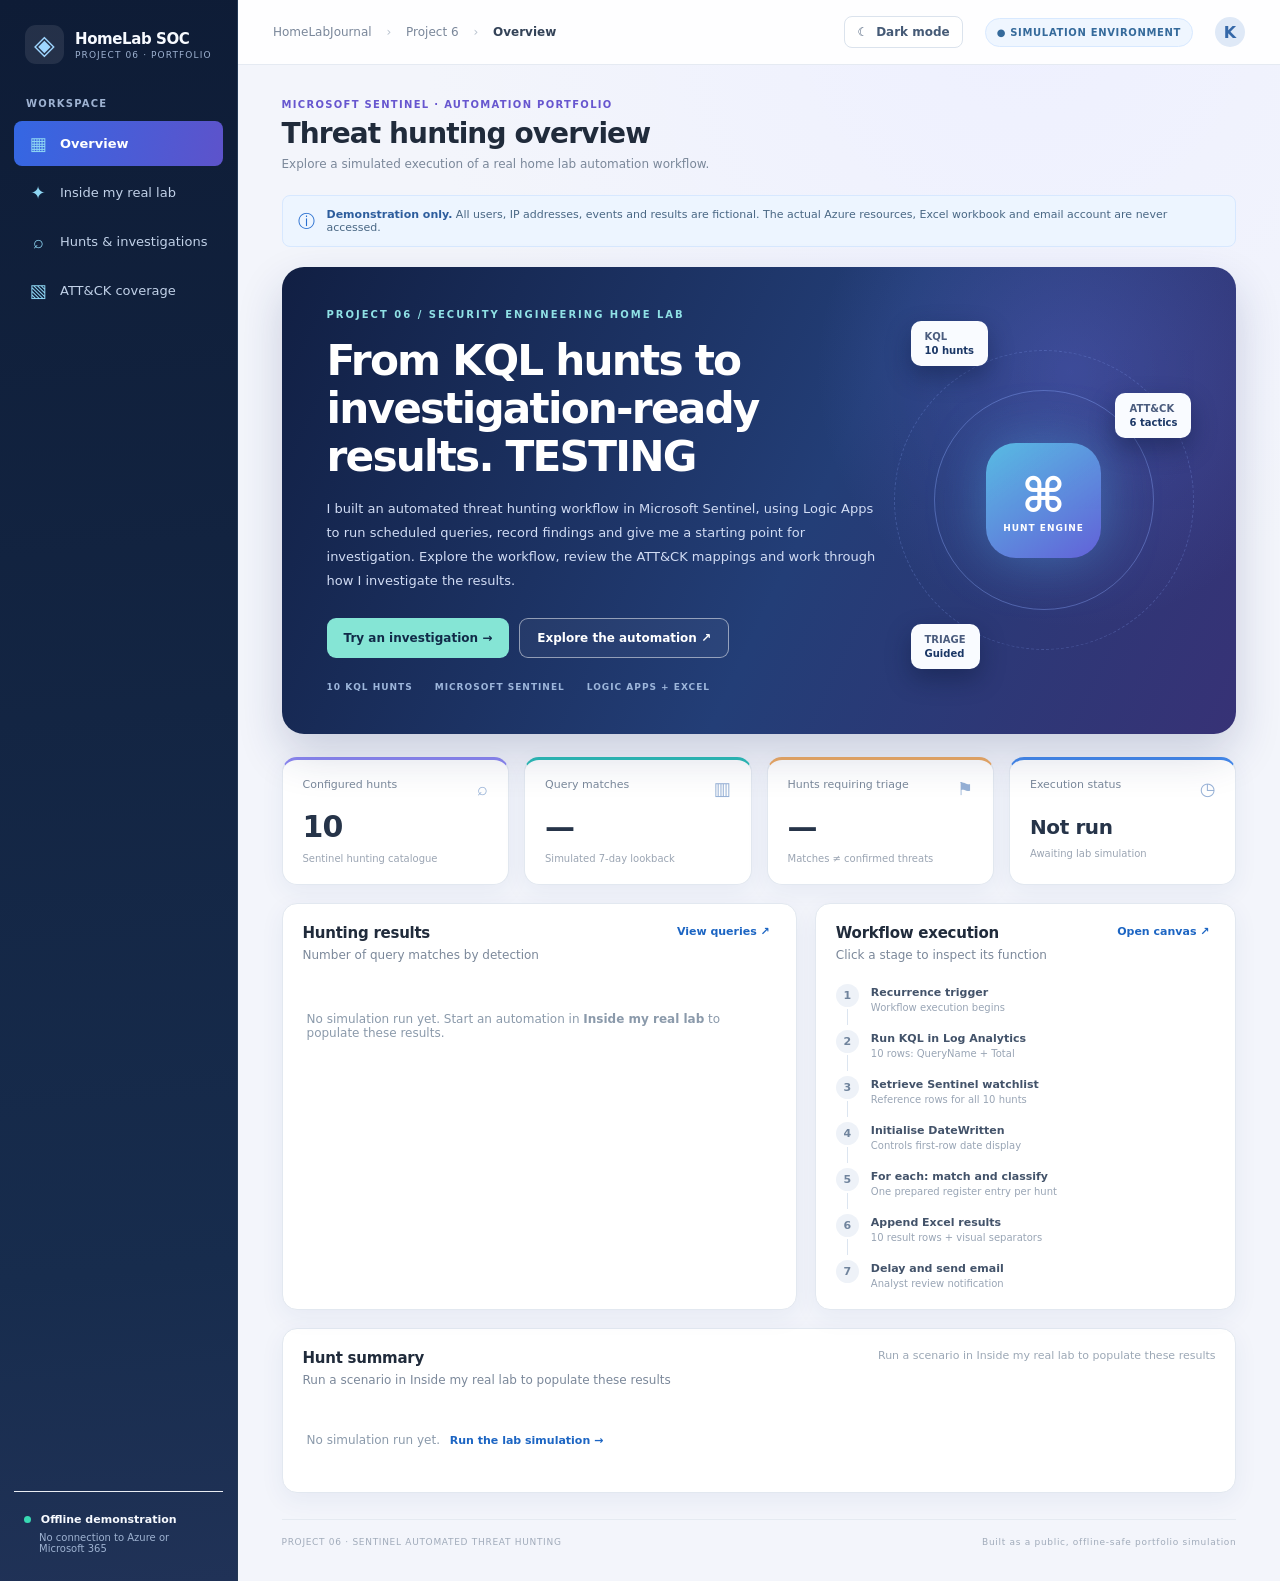
==== commit 5c653b06: "Add editable content support for Inside My Real Lab Update the real-lab walkthrough to support the p" ====
--- a/index.html
+++ b/index.html
@@ -6,11 +6,11 @@
 <section class="page active" id="overview"><div class="portfolio-hero"><div class="hero-glow"></div><div class="hero-copy"><div class="hero-label">PROJECT 06 / SECURITY ENGINEERING HOME LAB</div><h2>From KQL hunts to<br><em>investigation-ready</em> results.</h2><p>I built an automated threat hunting workflow in Microsoft Sentinel, using Logic Apps to run scheduled queries, record findings and give me a starting point for investigation. Explore the workflow, review the ATT&CK mappings and work through how I investigate the results.</p><div class="hero-actions"><button class="hero-btn" data-hero-page="explorer">Try an investigation →</button><button class="hero-outline" data-hero-page="workflow">Explore the automation ↗</button></div><div class="hero-foot"><span>10 KQL HUNTS</span><span>MICROSOFT SENTINEL</span><span>LOGIC APPS + EXCEL</span></div></div><div class="hero-visual"><div class="hero-orbit orbit-one"></div><div class="hero-orbit orbit-two"></div><div class="hero-center">⌘<small>HUNT ENGINE</small></div><div class="hero-node node-a">KQL <b>10 hunts</b></div><div class="hero-node node-b">ATT&CK <b>6 tactics</b></div><div class="hero-node node-c">TRIAGE <b>Guided</b></div></div></div><div class="metrics"><div class="metric"><div class="metric-top">Configured hunts <span>⌕</span></div><strong>10</strong><small>Sentinel hunting catalogue</small></div><div class="metric"><div class="metric-top">Query matches <span>▥</span></div><strong id="matches">16</strong><small>Simulated 7-day lookback</small></div><div class="metric"><div class="metric-top">Hunts requiring triage <span>⚑</span></div><strong id="flagged">3</strong><small>Matches ≠ confirmed threats</small></div><div class="metric"><div class="metric-top">Execution status <span>◷</span></div><strong class="status-big" id="executionStatus">Not run</strong><small id="executionTime">Awaiting manual simulation</small></div></div>
 <div class="columns"><article class="panel"><div class="panelhead"><div><h2>Hunting results</h2><p>Number of query matches by detection</p></div><button class="link-btn" data-page="explorer">View queries ↗</button></div><div class="bars" id="bars"></div></article><article class="panel"><div class="panelhead"><div><h2>Workflow execution</h2><p>Click a stage to inspect its function</p></div><button class="link-btn" data-page="workflow">Open canvas ↗</button></div><div class="mini-steps" id="miniSteps"></div></article></div>
 <article class="panel"><div class="panelhead"><div><h2>Hunt summary</h2><p>Run a scenario in Inside my real lab to populate these results</p></div><span class="minor" id="summarySource">No simulation run yet</span></div><div class="table-scroll" id="summary"></div></article></section>
-<section class="page" id="labtour"><div class="lab-quickstart"><strong>Start here:</strong> Explore the actual workflow, then run a fictional scenario to watch Sentinel results appear in the Excel register and completion email. <span>Run it again to compare different outcomes.</span></div>
- <article class="panel lab-intro"><div class="eyebrow">REAL IMPLEMENTATION · GUIDED TECHNICAL TOUR</div><h2>Inside the threat-hunting programme I built</h2><p>My home lab uses Microsoft Sentinel, Log Analytics, Azure Logic Apps, Sentinel watchlists and an Excel Threat Hunt Register. Follow how the components work together, then replay an <strong>offline, fictional example</strong> to see how a scheduled hunt becomes an analyst review task.</p><div class="lab-labels"><span>✓ Architecture based on my implemented lab</span><span>◇ Demonstration data is fictional</span><span>⊘ No access to my Azure tenant</span></div></article>
- <div class="lab-grid"><article class="panel"><div class="panelhead"><div><h2>Explore the actual workflow</h2><p>Choose a component to see its purpose, inputs, outputs and design considerations</p></div></div><div class="lab-step-list" id="labSteps"></div></article><article class="panel"><div class="panelhead"><div><h2 id="labTitle">Scheduled hunting</h2><p id="labSubtitle">Implementation walkthrough</p></div><span class="tag">Real architecture</span></div><div id="labDetail" class="lab-detail"></div><div class="lab-nav"><button class="btn ghost" id="labPrev">← Previous</button><button class="btn primary" id="labNext">Next component →</button></div></article></div>
+<section class="page" id="labtour"><div class="lab-quickstart"><strong>Start here:</strong> <span data-lab-copy="startHere">Explore the actual workflow, then run a fictional scenario to watch Sentinel results appear in the Excel register and completion email.</span> <span data-lab-copy="startHereExtra">Run it again to compare different outcomes.</span></div>
+ <article class="panel lab-intro"><div class="eyebrow">REAL IMPLEMENTATION · GUIDED TECHNICAL TOUR</div><h2 data-lab-copy="introTitle">Inside the threat-hunting programme I built</h2><p data-lab-copy="introDescription">My home lab uses Microsoft Sentinel, Log Analytics, Azure Logic Apps, Sentinel watchlists and an Excel Threat Hunt Register. Follow how the components work together, then replay an offline, fictional example to see how a scheduled hunt becomes an analyst review task.</p><div class="lab-labels"><span>✓ Architecture based on my implemented lab</span><span>◇ Demonstration data is fictional</span><span>⊘ No access to my Azure tenant</span></div></article>
+ <div class="lab-grid"><article class="panel"><div class="panelhead"><div><h2 data-lab-copy="workflowTitle">Explore the actual workflow</h2><p data-lab-copy="workflowDescription">Choose a component to see its purpose, inputs, outputs and design considerations</p></div></div><div class="lab-step-list" id="labSteps"></div></article><article class="panel"><div class="panelhead"><div><h2 id="labTitle">Scheduled hunting</h2><p id="labSubtitle">Implementation walkthrough</p></div><span class="tag">Real architecture</span></div><div id="labDetail" class="lab-detail"></div><div class="lab-nav"><button class="btn ghost" id="labPrev">← Previous</button><button class="btn primary" id="labNext">Next component →</button></div></article></div>
  <article class="panel lab-console">
-  <div class="panelhead"><div><div class="eyebrow">INTERACTIVE · OFFLINE REPLAY</div><h2>Watch the automation run</h2><p>Follow a fictional execution through the real architecture, from Sentinel to the Excel register and completion email.</p></div><span class="tag">Simulated data · real workflow design</span></div>
+  <div class="panelhead"><div><div class="eyebrow">INTERACTIVE · OFFLINE REPLAY</div><h2 data-lab-copy="replayTitle">Watch the automation run</h2><p data-lab-copy="replayDescription">Follow a fictional execution through the real architecture, from Sentinel to the Excel register and completion email.</p></div><span class="tag">Simulated data · real workflow design</span></div>
   <div class="lab-console-toolbar"><label for="labScenario">Hunting scenario</label><select id="labScenario"><option value="mixed">Identity administration · TH-001, TH-002 &amp; TH-005</option><option value="signin">Suspicious sign-in activity · TH-003 &amp; TH-006</option><option value="mail">Mailbox access &amp; forwarding · TH-008 &amp; TH-009</option><option value="privilege">Privileged group and CA changes · TH-004 &amp; TH-010</option><option value="account">Unexpected account creation · TH-007 &amp; TH-001</option><option value="empty">All ten hunts return zero matches</option></select><button class="btn primary" id="labReplay">▶ Start automation</button><button class="btn ghost" id="labPause" disabled>Ⅱ Pause</button><button class="btn ghost" id="labReset">↺ Reset</button><span class="lab-run-status" id="labRunStatus" role="status" aria-live="polite">Ready to run</span></div>
   
   <p class="lab-repeat-hint"><strong>Try multiple runs:</strong> Choose a scenario and press <strong>Start automation</strong> again. Each run adds another block to the register.</p>
@@ -35,5 +35,5 @@
 <script src="data/site-copy.js"></script>
 <script src="data/journey-dialogue.js"></script>
 <script src="app.js"></script>
-<script src="lab-tour.js"></script>
+<script src="data/lab-copy.js"></script><script src="lab-tour.js"></script>
 <script src="lab-simulator.js"></script></body></html>
